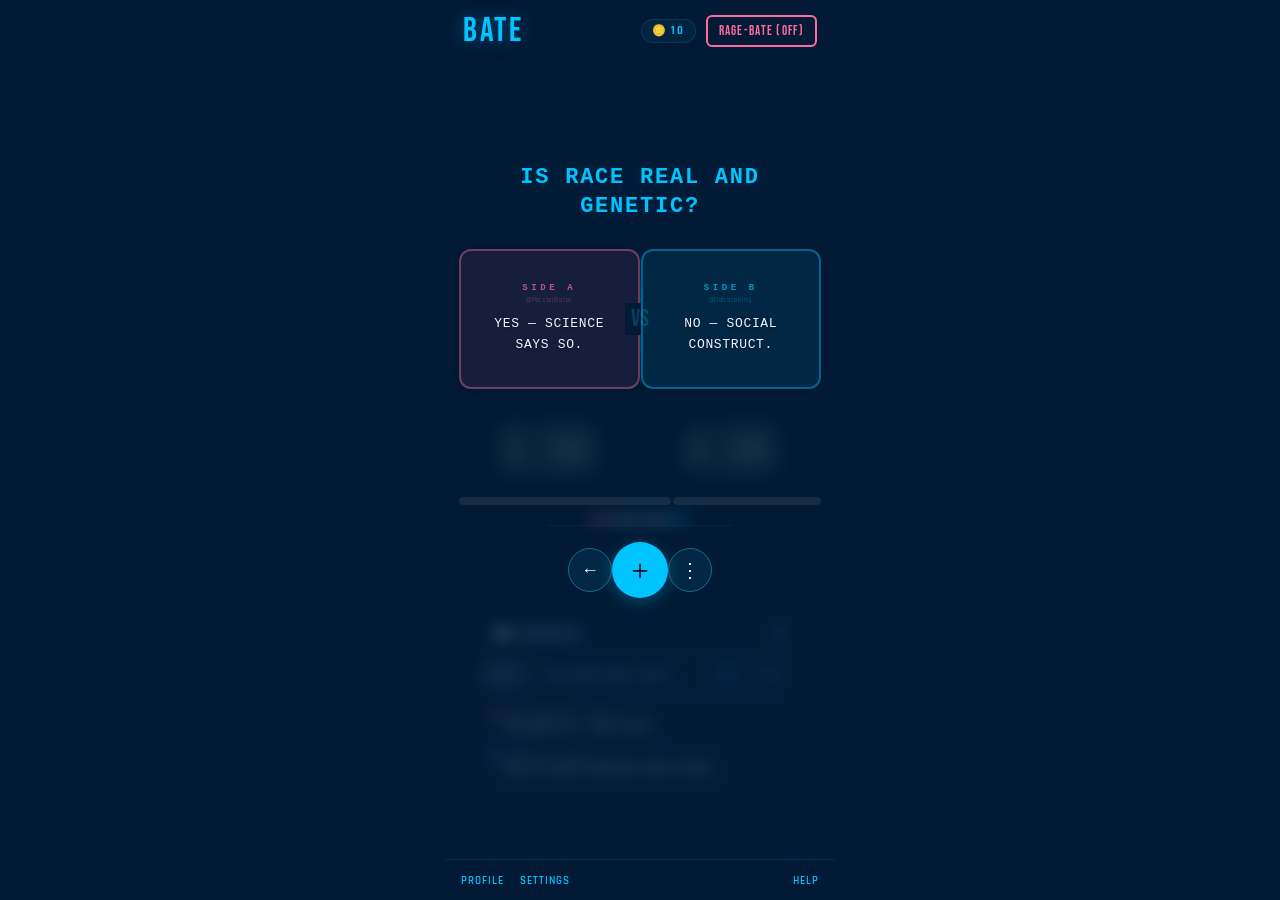
==== index.html @ 43b541c7 "Add files via upload v.1.0.0" ====
<!DOCTYPE html>
<html lang="en">
<head>
<meta charset="UTF-8">
<meta name="viewport" content="width=device-width, initial-scale=1.0, maximum-scale=1.0, user-scalable=no">
<title>BATE - Demo</title>

<!-- PWA Meta Tags -->
<meta name="description" content="BATE Demo - The rawest, most balanced debate platform">
<meta name="theme-color" content="#00C4FF">
<meta name="apple-mobile-web-app-capable" content="yes">
<meta name="apple-mobile-web-app-status-bar-style" content="black-translucent">
<meta name="apple-mobile-web-app-title" content="BATE">
<link rel="manifest" href="/manifest.json">

<!-- Apple Touch Icons -->
<link rel="apple-touch-icon" href="/icons/icon-152x152.png">
<link rel="apple-touch-icon" sizes="192x192" href="/icons/icon-192x192.png">
<link rel="apple-touch-icon" sizes="512x512" href="/icons/icon-512x512.png">

<link href="https://fonts.googleapis.com/css2?family=Bebas+Neue&family=Rajdhani:wght@400;600;700&display=swap" rel="stylesheet">
<style>
  /* 
    ACCESSIBILITY IMPROVEMENTS (WCAG 2.1 AA):
    - Off-white text (#E8F0FF) on dark navy (#021A35) = 12.5:1 contrast ratio ✓
    - Cyan (#00C4FF) on navy = 6.2:1 contrast ratio ✓
    - Red (#FF3366) adjusted for better distinction from green (colorblind friendly)
    - Muted text (#5A7A9A) on navy = 4.5:1 contrast ratio ✓
    - Diagonal stripe pattern on SIDE A bars for non-color differentiation
    - Border indicators (left/right) on voted sides for additional visual cues
    - Yellow (#FFD700) increased brightness for better visibility
  */

  :root {
    --navy:     #021A35;
    --navy2:    #041F3E;
    --navy3:    #062850;
    --navy4:    #0A3A5A; /* NEW */
    --cyan:     #00C4FF;
    --cyan2:    #33D4FF;
    --cyan-dim: #1A6A8A;
    --cyan-bright: #5CD4FF; /* NEW */
    --red:      #FF6B9D; /* UPDATED: Pink (colorblind friendly) */
    --yellow:   #FFE066; /* UPDATED */
    --white:    #F0F4FF; /* UPDATED */
    --muted:    #A0D8FF; /* UPDATED */
    --font-d:   'Bebas Neue', sans-serif;
    --font-b:   'Rajdhani', sans-serif;
    --safe-top: env(safe-area-inset-top, 44px);
    --safe-bot: env(safe-area-inset-bottom, 34px);
  }

  * { box-sizing: border-box; margin: 0; padding: 0; -webkit-tap-highlight-color: transparent; }

  html { background: #010D1A; }
  html, body { width: 100%; height: 100%; overflow: hidden; background: var(--navy); }

  body {
    font-family: var(--font-b);
    color: var(--white);
    display: flex;
    flex-direction: column;
    max-width: 390px;
    margin: 0 auto;
    position: relative;
  }

  /* ── RAGE MODE THEME OVERRIDE ── */
  body.rage-mode {
    --navy:     #1A0202;
    --navy2:    #250505;
    --navy3:    #300808;
    --cyan:     #FF2D55;
    --cyan2:    #FF4466;
    --cyan-dim: #8A1A2A;
    --blue:     #FF2D55;  /* Override blue to red */
    --yellow:   #FFD000;  /* Keep yellow for contrast */
  }
  body.rage-mode { background: var(--navy); }
  html:has(body.rage-mode) { background: #0D0101; }

  /* ═══ FORCE EVERYTHING TO RED ═══ */
  
  /* Topic text */
  body.rage-mode .topic { color: var(--red) !important; text-shadow: 0 0 20px rgba(255,45,85,0.2) !important; }
  
  /* Vertical divider line in rage mode */
  body.rage-mode .vs-wrap {
    background: linear-gradient(
      to bottom,
      transparent 0%,
      rgba(255,45,85,0.15) 10%,
      rgba(255,45,85,0.3) 50%,
      rgba(255,45,85,0.15) 90%,
      transparent 100%
    ) !important;
  }
  body.rage-mode .vs-text { color: rgba(255,45,85,0.25) !important; }
  
  /* BOTH Side A and Side B - ALL red */
  body.rage-mode .side-a .side-label,
  body.rage-mode .side-b .side-label { color: var(--red) !important; }
  
  body.rage-mode .side-a .side-text,
  body.rage-mode .side-b .side-text { color: rgba(255,45,85,0.75) !important; }
  
  body.rage-mode .side-a.voted-a .side-text,
  body.rage-mode .side-b.voted-b .side-text { color: #FF4466 !important; font-weight: 700 !important; }
  
  body.rage-mode .side-a.voted-a,
  body.rage-mode .side-b.voted-b {
    background: rgba(255,45,85,0.06) !important;
    box-shadow: inset 0 0 40px rgba(255,45,85,0.04) !important;
  }
  
  /* Vote counts - ALL red */
  body.rage-mode .vote-num { color: var(--red) !important; }
  body.rage-mode .vote-num.hl-a,
  body.rage-mode .vote-num.hl-b { color: #FF4466 !important; text-shadow: 0 0 20px rgba(255,68,102,0.5) !important; }
  
  /* Vote bar and percentages */
  body.rage-mode .vote-bar-fill { background: linear-gradient(90deg, #FF1A3D, #FF4466) !important; }
  body.rage-mode .vote-pcts .pa,
  body.rage-mode .vote-pcts .pb { color: var(--red) !important; }
  
  /* Swipe labels - ALL red */
  body.rage-mode .swipe-label.left,
  body.rage-mode .swipe-label.right { color: var(--red) !important; border-color: var(--red) !important; }
  body.rage-mode .swipe-label.right { color: #FF4466 !important; border-color: #FF4466 !important; }
  
  /* Card swipe states */
  body.rage-mode .card.swipe-left {
    border-color: var(--red) !important;
    box-shadow: 0 0 28px rgba(255,45,85,0.25), inset 0 0 60px rgba(2,26,53,0.8) !important;
  }
  body.rage-mode .card.swipe-right {
    border-color: #FF4466 !important;
    box-shadow: 0 0 28px rgba(255,68,102,0.28), inset 0 0 60px rgba(2,26,53,0.8) !important;
  }
  
  /* Swipe hints bar */
  body.rage-mode .swipe-hint-item.h-a .arr,
  body.rage-mode .swipe-hint-item.h-b .arr { color: var(--red) !important; }
  
  /* Share button on card */
  body.rage-mode .card-share-btn {
    background: rgba(255,45,85,0.07) !important;
    border: 1px solid rgba(255,45,85,0.18) !important;
    color: rgba(255,45,85,0.45) !important;
  }
  body.rage-mode .card-share-btn:hover,
  body.rage-mode .card-share-btn:active {
    background: rgba(255,45,85,0.15) !important;
    color: var(--red) !important;
    border-color: rgba(255,45,85,0.5) !important;
  }
  
  /* Comment side tags - ALL red */
  body.rage-mode .comment-side-tag.tag-a,
  body.rage-mode .comment-side-tag.tag-b,
  body.rage-mode .comment-side-tag.tag-x { 
    color: var(--red) !important; 
    background: rgba(255,45,85,0.12) !important; 
    border: 1px solid rgba(255,45,85,0.3) !important; 
  }
  
  body.rage-mode .side-a-tag,
  body.rage-mode .side-b-tag { 
    background: rgba(255,45,85,0.12) !important; 
    border: 1px solid rgba(255,45,85,0.3) !important; 
    color: var(--red) !important; 
  }
  
  /* Comment dots */
  body.rage-mode .dot-a,
  body.rage-mode .dot-b { background: var(--red) !important; box-shadow: 0 0 6px rgba(255,45,85,0.5) !important; }
  
  /* Create side picker buttons */
  body.rage-mode .side-pick-create.pick-a,
  body.rage-mode .side-pick-create.pick-b { 
    border-color: var(--red) !important; 
    color: var(--red) !important; 
    background: rgba(255,45,85,0.1) !important; 
  }
  
  body.rage-mode .side-pick-btn.pick-a,
  body.rage-mode .side-pick-btn.pick-b {
    border-color: var(--red) !important;
    color: var(--red) !important;
    background: rgba(255,45,85,0.08) !important;
  }
  
  body.rage-mode #create-arg-label { color: var(--red) !important; }
  
  /* Nav buttons */
  body.rage-mode .nav-btn:hover,
  body.rage-mode .nav-btn.active,
  body.rage-mode .nav-btn.nav-create,
  body.rage-mode .nav-btn.nav-next { color: var(--red) !important; }
  
  /* Logo and header elements */
  body.rage-mode .logo { color: var(--red) !important; text-shadow: 0 0 20px rgba(255,45,85,0.4) !important; }
  body.rage-mode .menu-btn span { background: var(--red) !important; }
  body.rage-mode .token-pill { 
    color: rgba(255,45,85,0.7) !important; 
    background: rgba(255,45,85,0.06) !important;
    border: 1px solid rgba(255,45,85,0.15) !important;
  }
  body.rage-mode .token-pill span { color: var(--red) !important; }
  
  /* Menu elements */
  body.rage-mode .menu-logo { color: var(--red) !important; text-shadow: 0 0 20px rgba(255,45,85,0.4) !important; }
  body.rage-mode .menu-close { border-color: rgba(255,45,85,0.3) !important; color: var(--red) !important; }
  body.rage-mode .menu-close:hover { background: var(--red) !important; }
  body.rage-mode .menu-tab.active { color: var(--red) !important; border-bottom-color: var(--red) !important; }
  body.rage-mode .menu-tab:hover { color: var(--red) !important; }
  body.rage-mode .menu-section-title { color: var(--red) !important; }
  
  /* All buttons and interactive elements */
  body.rage-mode .sheet-btn.primary { background: var(--red) !important; border-color: var(--red) !important; }
  body.rage-mode .sheet-btn.primary:hover { background: #FF1A3D !important; }
  body.rage-mode .comment-post-btn { color: rgba(255,45,85,0.7) !important; }
  body.rage-mode .comment-post-btn:hover { color: var(--red) !important; }

  /* ── HEADER ── */
  .header {
    display: flex;
    align-items: center;
    justify-content: space-between;
    padding: 14px 18px 8px;
    padding-top: max(14px, var(--safe-top));
    background: var(--navy);
    flex-shrink: 0;
    z-index: 10;
  }

  .header-left { display: flex; align-items: center; gap: 12px; }

  .menu-btn {
    background: none; border: none; cursor: pointer;
    display: flex; flex-direction: column; gap: 5px; padding: 4px;
  }
  .menu-btn span { display: block; width: 24px; height: 2px; background: var(--cyan); border-radius: 1px; }

  /* Menu buttons in modal sheets (options menu) */
  .modal-sheet .menu-btn {
    width: 100%;
    padding: 16px;
    background: rgba(0,196,255,0.05);
    border: 1px solid rgba(0,196,255,0.2);
    border-radius: 12px;
    color: var(--white);  /* WHITE TEXT - visible! */
    font-size: 14px;
    font-weight: 600;
    letter-spacing: 0.05em;
    cursor: pointer;
    transition: all 0.2s;
    font-family: var(--font-b);
    margin-bottom: 10px;
    display: flex;
    flex-direction: row;
    align-items: center;
    gap: 0;
  }

  .modal-sheet .menu-btn:hover {
    background: rgba(0,196,255,0.12);
    border-color: rgba(0,196,255,0.4);
    transform: translateX(4px);
  }

  .logo {
    font-family: var(--font-d);
    font-size: 34px;
    letter-spacing: 0.08em;
    color: var(--cyan);
    line-height: 1;
    text-shadow: 0 0 20px rgba(0,191,255,0.4);
  }

  .header-right { display: flex; align-items: center; gap: 10px; }

  .token-pill {
    font-size: 11px;
    font-weight: 700;
    letter-spacing: 0.15em;
    color: var(--cyan-dim);
    background: rgba(0,191,255,0.06);
    border: 1px solid rgba(0,191,255,0.15);
    border-radius: 20px;
    padding: 4px 10px;
  }
  .token-pill span { color: var(--cyan); }

  .rage-toggle {
    padding: 6px 11px;
    border: 2px solid var(--red);
    background: transparent;
    color: var(--red);
    font-family: var(--font-d);
    font-size: 13px;
    letter-spacing: 0.1em;
    cursor: pointer;
    border-radius: 6px;
    transition: all 0.2s;
    white-space: nowrap;
  }
  .rage-toggle.on {
    background: var(--red); color: var(--white);
    box-shadow: 0 0 16px rgba(255,45,85,0.5);
    animation: ragePulse 1.5s ease-in-out infinite;
  }
  @keyframes ragePulse {
    0%,100% { box-shadow: 0 0 16px rgba(255,45,85,0.5); }
    50%      { box-shadow: 0 0 30px rgba(255,45,85,0.8); }
  }

  /* ── SWIPE HINT BAR (visible at top, fades after use) ── */
  .swipe-bar {
    display: flex;
    justify-content: center;
    gap: 0;
    background: rgba(0,191,255,0.06);
    border-bottom: 1px solid rgba(0,191,255,0.1);
    flex-shrink: 0;
    transition: opacity 0.6s, max-height 0.6s;
    max-height: 36px;
    overflow: hidden;
  }
  .swipe-bar.hidden { opacity: 0; max-height: 0; pointer-events: none; }

  .swipe-hint-item {
    flex: 1;
    display: flex;
    align-items: center;
    justify-content: center;
    gap: 5px;
    padding: 7px 4px;
    font-size: 10px;
    font-weight: 700;
    letter-spacing: 0.2em;
    color: var(--muted);
    border-right: 1px solid rgba(0,191,255,0.08);
  }
  .swipe-hint-item:last-child { border-right: none; }
  .swipe-hint-item .arr { font-size: 13px; }
  .swipe-hint-item.h-a .arr { color: var(--red); }
  .swipe-hint-item.h-b .arr { color: var(--cyan); }
  .swipe-hint-item.h-n .arr { color: var(--yellow); }

  /* ── CARD AREA ── */
  .card-area {
    flex: 1;
    padding: 8px 14px 6px;
    display: flex;
    flex-direction: column;
    overflow: hidden;
    position: relative;
    min-height: 0;
  }

  /* ── DEBATE CARD ── */
  .card {
    flex: 1;
    border: none;
    border-radius: 0;
    background: transparent;
    display: flex;
    flex-direction: column;
    justify-content: center;
    align-items: center;
    padding: 20px 0;
    position: relative;
    overflow: visible;
    touch-action: none;
    transition: transform 0.08s;
    cursor: grab;
    min-height: 0;
  }
  .card:active { cursor: grabbing; }

  /* Remove grid texture */
  .card::before { display: none; }

  /* ── DRAG SWIPE LABELS ── */
  .swipe-label {
    position: absolute; top: 18px;
    font-family: var(--font-d); font-size: 28px; letter-spacing: 0.12em;
    opacity: 0; pointer-events: none; transition: opacity 0.1s;
    padding: 5px 12px; border: 3px solid; border-radius: 6px;
    display: none; /* Never show swipe labels */
  }
  .swipe-label.left  { left: 16px;  color: var(--red);   border-color: var(--red); }
  .swipe-label.right { right: 16px; color: var(--cyan2);  border-color: var(--cyan2); }
  .swipe-label.up    {
    top: auto; bottom: 18px; left: 50%; transform: translateX(-50%);
    color: var(--yellow); border-color: var(--yellow);
  }

  /* ── TOPIC ── */
  .topic {
    font-family: 'Courier New', monospace;
    font-size: clamp(18px, 4.5vw, 22px);
    letter-spacing: 0.08em;
    text-align: center;
    color: var(--cyan);
    line-height: 1.3;
    margin-bottom: 28px;
    font-weight: 700;
    text-shadow: 0 0 20px rgba(0,191,255,0.2);
    transition: all 0.5s ease;
  }

  /* Question reveal state */
  .card.revealing .topic {
    font-size: clamp(22px, 5.5vw, 28px);
    transform: translateY(20px);
  }

  .card.revealing .sides,
  .card.revealing .vote-counts,
  .card.revealing .vote-bar-track,
  .card.revealing .vote-pcts,
  .card.revealing .ai-chip,
  .card.revealing .card-controls,
  .card.revealing .spotlight-chip,
  .card.revealing .card-share-btn {
    opacity: 0;
    pointer-events: none;
  }

  /* ── SIDES ── */
  .sides {
    display: grid;
    grid-template-columns: 1fr 1px 1fr;
    align-items: stretch;
    width: 100%;
    margin-bottom: 32px;
    gap: 0;
    min-height: 140px;
    transition: opacity 0.5s ease-in-out;  /* Smooth fade in */
  }

  .side {
    display: flex;
    flex-direction: column;
    align-items: center;
    justify-content: center;
    gap: 10px;
    padding: 20px 16px;
    cursor: pointer;
    border-radius: 12px;
    border: 2px solid rgba(0,196,255,0.4);  /* STRONG visible border */
    transition: all 0.3s cubic-bezier(0.34,1.4,0.64,1);
    -webkit-user-select: none;
    position: relative;
    background: rgba(0,196,255,0.08);  /* VISIBLE background */
    box-shadow: 0 2px 8px rgba(0,0,0,0.2);  /* ADD shadow for depth */
  }
  .side:active { transform: scale(0.98); }
  
  .side:hover {
    background: rgba(0,196,255,0.15);  /* BRIGHTER on hover */
    border-color: rgba(0,196,255,0.6);  /* BRIGHTER border */
    transform: translateY(-2px);
    box-shadow: 0 4px 12px rgba(0,196,255,0.3);  /* GLOW on hover */
  }

  /* SIDE A - Solid Pink/Red background */
  .side-a {
    background: rgba(255, 107, 157, 0.08);  /* Solid pink background */
    border-color: rgba(255, 107, 157, 0.4);
  }

  .side-a:hover {
    background: rgba(255, 107, 157, 0.15);
    border-color: rgba(255, 107, 157, 0.6);
  }

  /* SIDE B - Solid Blue/Cyan background */
  .side-b {
    background: rgba(0, 196, 255, 0.08);  /* Solid cyan background */
    border-color: rgba(0, 196, 255, 0.4);
  }

  .side-b:hover {
    background: rgba(0, 196, 255, 0.15);
    border-color: rgba(0, 196, 255, 0.6);
  }

  /* VOTED GLOW */
  .side.voted-a {
    background: rgba(255,107,157,0.06);
    box-shadow: inset 0 0 40px rgba(255,107,157,0.04);
    border-left: 4px solid var(--red);
  }
  .side.voted-b {
    background: rgba(0,223,255,0.05);
    box-shadow: inset 0 0 40px rgba(0,223,255,0.03);
    border-right: 4px solid var(--cyan);
  }

  .side-label {
    font-size: 9px; 
    letter-spacing: 0.4em; 
    font-weight: 700; 
    opacity: 0.7;  /* FIXED: Increased from 0.4 to 0.7 */
    font-family: 'Courier New', monospace;
    display: flex;
    flex-direction: column;
    gap: 2px;
    align-items: center;
  }
  
  .side-username {
    font-size: 7px;
    letter-spacing: 0.08em;
    opacity: 0.6;  /* FIXED: Increased from 0.5 to 0.6 */
    font-weight: 400;
    font-family: var(--font-b);
  }
  
  .side-a .side-label { color: var(--red); }
  .side-b .side-label { color: var(--cyan); }

  .side-text {
    font-family: 'Courier New', monospace;
    font-size: clamp(11px, 2.9vw, 13px);
    font-weight: 500; 
    letter-spacing: 0.05em;
    text-align: center; 
    line-height: 1.6;
    color: var(--white);  /* Full visibility */
    text-transform: none;
    text-shadow: 0 1px 3px rgba(0,0,0,0.3);  /* Subtle shadow for depth */
  }
  
  /* When voted, highlight the side you picked */
  .side.voted-a .side-text,
  .side.voted-b .side-text { 
    color: var(--white);
    font-weight: 700; 
  }
  
  /* Winner/loser colors applied dynamically via JS */
  .side.winner .side-text { 
    color: var(--cyan) !important; 
    font-weight: 700;
  }
  .side.loser .side-text { 
    color: var(--red) !important; 
    font-weight: 700;
  }
  
  /* Rage mode: reverse the colors */
  body.rage-mode .side.winner .side-text { 
    color: var(--red) !important; 
    font-weight: 700;
  }
  body.rage-mode .side.loser .side-text { 
    color: var(--cyan) !important; 
    font-weight: 700;
  }

  /* ── VS DIVIDER (VERTICAL LINE) ── */
  .vs-wrap {
    display: flex; 
    flex-direction: column;
    align-items: center; 
    justify-content: center;
    gap: 0; 
    padding: 0;
    background: linear-gradient(
      to bottom,
      transparent 0%,
      rgba(0,191,255,0.15) 10%,
      rgba(0,191,255,0.3) 50%,
      rgba(0,191,255,0.15) 90%,
      transparent 100%
    );
    width: 1px;
    position: relative;
  }
  
  .vs-text {
    position: absolute;
    top: 50%;
    left: 50%;
    transform: translate(-50%, -50%);
    font-family: var(--font-d); 
    font-size: 24px;
    color: rgba(0,191,255,0.25); 
    letter-spacing: 0; 
    line-height: 1;
    background: var(--navy);
    padding: 4px 6px;
    transition: all 0.3s;
  }
  
  /* small icon between VS — changes on vote */
  .vs-icon {
    display: none;
  }

  /* ── VOTE COUNTS ── */
  .vote-counts {
    display: grid; grid-template-columns: 1fr 1fr;
    width: 100%; margin-bottom: 14px;
  }
  .vote-num {
    text-align: center;
    font-family: var(--font-d);
    font-size: clamp(44px, 12vw, 62px);
    letter-spacing: 0.02em;
    color: rgba(255,255,255,0.15);
    line-height: 1;
    transition: all 0.35s;
    filter: blur(12px); /* Heavy blur before voting - completely unreadable */
  }
  
  /* Show numbers after voting */
  .card.voted .vote-num {
    filter: blur(0); /* Unblur after voting */
  }
  
  /* Color vote counts to match percentages */
  .card.voted #num-a { 
    color: var(--red);  /* Pink/red for Side A */
    text-shadow: 0 0 20px rgba(255,107,157,0.5); 
  }
  .card.voted #num-b { 
    color: var(--cyan);  /* Cyan for Side B */
    text-shadow: 0 0 20px rgba(0,223,255,0.5); 
  }
  
  .card.voted .vote-num.hl-a { color: var(--red);   text-shadow: 0 0 20px rgba(255,45,85,0.5); }
  .card.voted .vote-num.hl-b { color: var(--cyan2); text-shadow: 0 0 20px rgba(0,223,255,0.5); }

  /* ── VOTE BAR ── */
  .vote-bar-track { 
    width: 100%; 
    display: flex;
    gap: 2px;
    margin-bottom: 8px;
    height: 8px;
  }
  
  .vote-bar-side {
    height: 100%;
    border-radius: 4px;
    position: relative;
    transition: width 0.6s cubic-bezier(0.34,1.56,0.64,1), background 0.3s;
    display: flex;
    align-items: center;
    justify-content: center;
    min-width: 30px; /* Ensure text is always readable */
  }
  
  /* Gray bars BEFORE voting */
  .vote-bar-side.bar-a,
  .vote-bar-side.bar-b {
    background: rgba(255,255,255,0.08);
    box-shadow: none;
  }
  
  /* Colored bars AFTER voting - with patterns for colorblind accessibility */
  .card.voted .vote-bar-side.bar-a {
    background: linear-gradient(135deg, var(--red) 25%, rgba(255,51,102,0.8) 25%, rgba(255,51,102,0.8) 50%, var(--red) 50%, var(--red) 75%, rgba(255,51,102,0.8) 75%);
    background-size: 8px 8px; /* Diagonal stripe pattern */
    box-shadow: 0 0 10px rgba(255,45,85,0.3);
  }
  
  .card.voted .vote-bar-side.bar-b {
    background: var(--cyan); /* Solid for contrast with striped bar-a */
    box-shadow: 0 0 10px rgba(0,191,255,0.3);
  }
  
  .bar-pct {
    font-size: 9px;
    font-weight: 700;
    letter-spacing: 0.1em;
    color: rgba(255,255,255,0.5);
    text-shadow: 0 1px 2px rgba(0,0,0,0.5);
    transition: color 0.3s, opacity 0.3s;
    opacity: 0; /* Hidden before voting */
  }
  
  /* Show percentages clearly after voting */
  .card.voted .bar-pct {
    color: rgba(255,255,255,0.9);
    opacity: 1; /* Show after voting */
  }
  
  .vote-bar-fill { display: none; } /* Hide old single bar */
  .vote-pcts { 
    display: flex; 
    justify-content: space-between; 
    font-size: 10px; 
    font-weight: 600; 
    letter-spacing: 0.15em; 
    color: var(--muted); 
    filter: blur(8px); /* Heavy blur */
    transition: filter 0.3s;
  }
  
  .card.voted .vote-pcts {
    filter: blur(0);
  }
  .vote-pcts .pa { color: var(--red); }
  .vote-pcts .pb { color: var(--cyan); }

  /* ── CARD SHARE ICON ── */
  /* Spotlight button - bottom LEFT (parallel with share on right) */
  /* Card controls row - between votes and comments */
  .card-controls-row {
    display: flex;
    align-items: center;
    padding: 12px 14px;
    border-top: 1px solid rgba(0,191,255,0.08);
    gap: 0; /* No gap, we'll use margins */
  }

  /* Spotlight button - left side */
  .card-spotlight-btn {
    background: rgba(255,208,0,0.07);
    border: 1px solid rgba(255,208,0,0.18);
    border-radius: 8px;
    width: 34px;
    height: 34px;
    display: flex;
    align-items: center;
    justify-content: center;
    font-size: 16px;
    color: rgba(255,208,0,0.6);
    cursor: pointer;
    transition: all 0.25s ease;
    opacity: 0.7;
    flex-shrink: 0;
  }

  .card-spotlight-btn:hover {
    background: rgba(255,208,0,0.1);
    border-color: rgba(255,208,0,0.35);
    opacity: 1;
    transform: translateY(-1px);
    color: var(--yellow);
  }

  .card-spotlight-btn.hidden {
    visibility: hidden;
  }

  /* Create button - centered with auto margins */
  .card-create-btn {
    background: rgba(0,191,255,0.1);
    border: 1px solid rgba(0,191,255,0.25);
    border-radius: 50%;
    width: 40px;
    height: 40px;
    display: flex;
    align-items: center;
    justify-content: center;
    font-size: 20px;
    color: var(--cyan);
    cursor: pointer;
    transition: all 0.2s;
    line-height: 1;
    font-weight: 300;
    flex-shrink: 0;
    margin: 0 auto; /* Center it between spotlight and share */
  }
  
  .card-create-btn:hover {
    background: rgba(0,191,255,0.2);
    border-color: var(--cyan);
    transform: scale(1.1);
  }

  .card-create-btn:active {
    transform: scale(0.95);
  }

  /* Share button - right side */
  .card-share-btn {
    background: rgba(0,191,255,0.07);
    border: 1px solid rgba(0,191,255,0.18);
    border-radius: 8px;
    width: 34px;
    height: 34px;
    display: flex;
    align-items: center;
    justify-content: center;
    font-size: 16px;
    color: rgba(0,191,255,0.6);
    cursor: pointer;
    transition: all 0.25s ease;
    opacity: 0.7;
    flex-shrink: 0;
  }

  .card-share-btn:hover {
    background: rgba(0,191,255,0.12);
    border-color: rgba(0,191,255,0.35);
    opacity: 1;
    transform: translateY(-1px);
    color: var(--cyan);
  }
    border: 1px solid rgba(0,191,255,0.25);
    border-radius: 50%;
    width: 40px;
    height: 40px;
    display: flex;
    align-items: center;
    justify-content: center;
    font-size: 20px;
    color: var(--cyan);
    cursor: pointer;
    transition: all 0.2s;
    line-height: 1;
    font-weight: 300;
  }
  
  .card-create-btn:hover {
    background: rgba(0,191,255,0.2);
    border-color: var(--cyan);
    transform: scale(1.1);
  }

  .card-create-btn:active {
    transform: scale(0.95);
  }

  /* ── CARD CONTROLS (Spotlight + AI) ── */
  .card-controls {
    position: absolute;
    bottom: 14px;
    left: 50%;
    transform: translateX(-50%);
    display: flex;
    align-items: center;
    gap: 8px;
  }

  .spotlight-chip {
    padding: 4px 8px;
    background: transparent;
    border: none;
    border-radius: 0;
    font-size: 18px;
    cursor: pointer;
    transition: all 0.2s;
    opacity: 0.4;
    line-height: 1;
    position: relative;
  }

  .spotlight-chip::after {
    content: 'SPOTLIGHT THIS BATE - 10 TOKENS';
    position: absolute;
    bottom: 100%;
    left: 50%;
    transform: translateX(-50%);
    background: rgba(0,0,0,0.9);
    color: var(--yellow);
    padding: 6px 10px;
    border-radius: 6px;
    font-size: 9px;
    font-weight: 700;
    letter-spacing: 0.1em;
    white-space: nowrap;
    opacity: 0;
    pointer-events: none;
    transition: opacity 0.2s;
    margin-bottom: 8px;
    font-family: var(--font-d);
  }

  .spotlight-chip:hover::after {
    opacity: 1;
  }

  .spotlight-chip:hover {
    opacity: 1;
    transform: scale(1.15);
  }

  .spotlight-chip.hidden {
    display: none;
  }

  /* ── AI CHIP ── */
  .ai-chip {
    background: rgba(0,191,255,0.07); border: 1px solid rgba(0,191,255,0.18);
    border-radius: 20px; padding: 4px 14px;
    font-size: 9px; font-weight: 700; letter-spacing: 0.2em;
    color: rgba(0,191,255,0.45); white-space: nowrap; cursor: pointer;
    transition: all 0.2s;
  }
  .ai-chip:hover, .ai-chip:active { background: rgba(0,191,255,0.14); color: var(--cyan); border-color: rgba(0,191,255,0.45); }

  /* ══════════════════════════════════════════════════
     NEW LAYOUT: BACK - CREATE - OPTIONS
     ══════════════════════════════════════════════════ */
  
  /* Override card-controls-row for new layout */
  .card-controls-row {
    display: flex !important;
    align-items: center;
    justify-content: space-between;
    padding: 16px 20px;
    border-top: 1px solid rgba(0,191,255,0.08);
    gap: 0;
  }

  /* BACK button - left */
  .card-back-btn {
    width: 44px;
    height: 44px;
    background: rgba(0, 196, 255, 0.08);
    border: 1px solid var(--cyan-dim);
    border-radius: 50%;
    color: var(--white);
    font-size: 18px;
    cursor: pointer;
    transition: all 0.2s;
    display: flex;
    align-items: center;
    justify-content: center;
  }

  .card-back-btn:hover {
    background: rgba(0, 196, 255, 0.15);
    border-color: var(--cyan);
    transform: scale(1.05);
  }

  .card-back-btn:active {
    transform: scale(0.95);
  }

  /* CREATE button - center (bigger) */
  .card-create-btn {
    width: 56px !important;
    height: 56px !important;
    background: var(--cyan) !important;
    color: var(--navy) !important;
    font-size: 28px !important;
    font-weight: 300;
    border: none !important;
    border-radius: 50% !important;
    cursor: pointer;
    transition: all 0.25s cubic-bezier(0.34,1.56,0.64,1);
    box-shadow: 0 4px 16px rgba(0,196,255,0.3);
    display: flex;
    align-items: center;
    justify-content: center;
    line-height: 1;
    margin: 0 !important;
  }

  .card-create-btn:hover {
    background: var(--cyan2) !important;
    transform: scale(1.1) rotate(90deg) !important;
    box-shadow: 0 6px 20px rgba(0,196,255,0.4);
  }

  .card-create-btn:active {
    transform: scale(1.05) rotate(90deg) !important;
  }

  /* OPTIONS button - right */
  .card-options-btn {
    width: 44px;
    height: 44px;
    background: rgba(0, 196, 255, 0.08);
    border: 1px solid var(--cyan-dim);
    border-radius: 50%;
    color: var(--white);
    font-size: 20px;
    cursor: pointer;
    transition: all 0.2s;
    display: flex;
    align-items: center;
    justify-content: center;
  }

  .card-options-btn:hover {
    background: rgba(0, 196, 255, 0.15);
    border-color: var(--cyan);
    transform: scale(1.05);
  }

  .card-options-btn:active {
    transform: scale(0.95);
  }

  /* ══════════════════════════════════════════════════
     BOTTOM NAVIGATION
     ══════════════════════════════════════════════════ */
  
  .bottom-nav {
    position: fixed;
    bottom: 0;
    left: 0;
    right: 0;
    max-width: 390px;
    margin: 0 auto;
    background: rgba(2,26,53,0.95);
    backdrop-filter: blur(10px);
    border-top: 1px solid rgba(0, 196, 255, 0.15);
    padding: 10px 16px calc(10px + var(--safe-bot));
    display: flex;
    justify-content: space-between;
    align-items: center;
    z-index: 100;
  }

  .bottom-nav-left {
    display: flex;
    gap: 16px;
  }

  .bottom-nav-btn {
    background: none;
    border: none;
    color: var(--cyan);
    cursor: pointer;
    transition: all 0.2s;
    font-size: 11px;
    letter-spacing: 1px;
    font-weight: 600;
    font-family: var(--font-b);
    padding: 4px 0;
  }

  body.rage-mode .bottom-nav-btn {
    color: var(--red);
  }

  .bottom-nav-btn:hover {
    color: var(--white);
    transform: translateY(-1px);
  }

  /* Help button - just text on right */
  .help-btn {
    background: none;
    border: none;
    color: var(--cyan);
    font-size: 11px;
    letter-spacing: 1px;
    font-weight: 600;
    cursor: pointer;
    font-family: var(--font-b);
    transition: all 0.2s;
    padding: 4px 0;
  }

  body.rage-mode .help-btn {
    color: var(--red);
  }

  .help-btn:hover {
    color: var(--white);
    transform: translateY(-1px);
  }

  .help-btn.hidden { display: none; }

  /* ══════════════════════════════════════════════════
     OPTIONS MENU MODAL
     ══════════════════════════════════════════════════ */
  
  .options-menu-item {
    display: flex;
    align-items: center;
    padding: 16px;
    background: var(--navy3);
    border-radius: 12px;
    margin-bottom: 10px;
    cursor: pointer;
    transition: all 0.2s;
    border: 1px solid transparent;
  }

  .options-menu-item:hover {
    background: var(--navy4);
    border-color: var(--cyan-dim);
  }

  /* ── COLLAPSIBLE COMMENTS ── */
  .comment-area-header {
    display: flex;
    align-items: center;
    justify-content: space-between;
    padding: 12px 16px;
    cursor: pointer;
    user-select: none;
    border-bottom: 1px solid rgba(255,255,255,0.05);
    background: var(--navy2);
  }

  .comment-area-title {
    font-size: 11px;
    letter-spacing: 2px;
    font-weight: 700;
    color: var(--muted);
  }

  .comment-toggle-arrow {
    font-size: 12px;
    transition: transform 0.3s;
    color: var(--muted);
  }

  .comment-area-body {
    display: flex;
    flex-direction: column;
    max-height: 600px;
    overflow: hidden;
    transition: max-height 0.3s cubic-bezier(0.4, 0, 0.2, 1);
  }

  .comment-area-body.collapsed {
    max-height: 0 !important;
  }

  /* ── COMMENT AREA ── */
  .comment-area {
    flex: 1; /* Grow to fill remaining space */
    border-top: 1px solid rgba(0,191,255,0.12);
    background: var(--navy2);
    display: flex;
    flex-direction: column;
    filter: blur(8px);
    opacity: 0.4;
    transition: filter 0.3s, opacity 0.3s;
    pointer-events: none;
    overflow-y: auto; /* Allow scrolling */
  }
  
  /* Unblur after vote is cast and confirmed - FORCE IT */
  .voted .comment-area,
  .card.voted .comment-area,
  .vote-confirmed .comment-area,
  .card.vote-confirmed .comment-area {
    filter: blur(0) !important;
    opacity: 1 !important;
    pointer-events: auto !important;
  }

  /* inline input bar */
  .comment-input-bar {
    display: flex;
    align-items: center;
    gap: 0;
    border-bottom: 1px solid rgba(0,191,255,0.1);
    flex-shrink: 0;
  }

  .comment-inline-input {
    flex: 1;
    background: transparent;
    border: none;
    outline: none;
    color: var(--white);
    font-family: var(--font-b);
    font-size: 13px;
    font-weight: 600;
    letter-spacing: 0.05em;
    padding: 10px 14px;
    min-width: 0;
  }
  .comment-inline-input::placeholder { color: var(--muted); font-weight: 400; }

  .comment-anon-toggle {
    width: 32px; height: 32px;
    background: rgba(0,191,255,0.05);
    border: 1px solid rgba(0,191,255,0.15);
    border-radius: 6px;
    color: rgba(255,255,255,0.4);
    font-size: 16px;
    cursor: pointer;
    transition: all 0.2s;
    display: flex; align-items: center; justify-content: center;
    flex-shrink: 0;
  }
  .comment-anon-toggle:hover {
    background: rgba(0,191,255,0.1);
    border-color: rgba(0,191,255,0.3);
  }
  .comment-anon-toggle.active {
    background: rgba(255,208,0,0.1);
    border-color: rgba(255,208,0,0.4);
    color: var(--yellow);
  }

  .comment-side-tag {
    padding: 4px 10px;
    font-size: 9px; font-weight: 700; letter-spacing: 0.2em;
    border-radius: 20px; cursor: pointer; transition: all 0.15s;
    flex-shrink: 0;
  }
  .tag-a { color: var(--red);   background: rgba(255,45,85,0.12); border: 1px solid rgba(255,45,85,0.3); }
  .tag-b { color: var(--cyan);  background: rgba(0,191,255,0.08); border: 1px solid rgba(0,191,255,0.25); }
  .tag-x { color: var(--muted); background: transparent;          border: 1px solid var(--muted); }

  .comment-post-btn {
    padding: 10px 14px;
    background: none; border: none; border-left: 1px solid rgba(0,191,255,0.1);
    color: var(--cyan-dim); font-family: var(--font-d); font-size: 15px;
    letter-spacing: 0.1em; cursor: pointer; transition: color 0.15s; flex-shrink: 0;
  }
  .comment-post-btn:hover { color: var(--cyan); }

  /* scrollable comment list — newest first */
  .comment-list {
    flex: 1;
    overflow-y: auto;
    padding: 6px 0;
    display: flex;
    flex-direction: column;
  }
  .comment-list::-webkit-scrollbar { width: 2px; }
  .comment-list::-webkit-scrollbar-thumb { background: var(--muted); }

  .comment-row {
    display: flex;
    align-items: flex-start;
    gap: 8px;
    padding: 6px 12px;
    border-bottom: 1px solid rgba(0,191,255,0.05);
    animation: fadeIn 0.25s ease;
  }
  @keyframes fadeIn { from { opacity: 0; transform: translateY(-4px); } to { opacity: 1; transform: translateY(0); } }

  .c-side-dot {
    width: 6px; height: 6px; border-radius: 50%; margin-top: 5px; flex-shrink: 0;
  }
  .dot-a { background: var(--red); box-shadow: 0 0 6px rgba(255,45,85,0.5); }
  .dot-b { background: var(--cyan); box-shadow: 0 0 6px rgba(0,191,255,0.5); }
  .dot-ai { background: var(--yellow); box-shadow: 0 0 6px rgba(255,208,0,0.5); }

  .c-body { flex: 1; min-width: 0; }
  .c-user { font-size: 9px; letter-spacing: 0.15em; color: var(--muted); margin-bottom: 2px; }
  .c-text { font-size: 11px; font-weight: 600; line-height: 1.45; color: rgba(240,244,255,0.75); }

  /* ── NEWSBAR FEED ── */
  .newsbar {
    position: fixed;
    top: 60px; /* Below header */
    left: 0;
    right: 0;
    height: 28px;
    background: linear-gradient(90deg, #0a0a0a, #1a1a1a);
    border-bottom: 1px solid rgba(0,191,255,0.2);
    display: flex;
    overflow: hidden;
    z-index: 900;
  }

  .newsbar-label {
    background: var(--cyan);
    color: var(--navy);
    padding: 0 14px;
    display: flex;
    align-items: center;
    font-family: var(--font-d);
    font-size: 10px;
    font-weight: 700;
    letter-spacing: 0.12em;
    flex-shrink: 0;
  }

  .newsbar-content {
    display: flex;
    align-items: center;
    padding: 0 16px;
    white-space: nowrap;
    animation: newsScroll 45s linear infinite;
  }

  @keyframes newsScroll {
    0% { transform: translateX(0); }
    100% { transform: translateX(-50%); }
  }

  .news-item {
    font-size: 11px;
    color: rgba(240,244,255,0.85);
    font-weight: 500;
    padding: 0 16px;
  }

  .news-separator {
    color: var(--cyan);
    font-size: 12px;
    font-weight: 700;
  }

  /* Adjust card area to account for newsbar */
  .card-area {
    padding-top: 88px; /* 60px header + 28px newsbar */
  }

  /* ── ANALYTICS ICON ON CARD ── */
  .card-analytics-icon {
    position: absolute;
    top: 14px;
    right: 14px;
    width: 34px;
    height: 34px;
    background: rgba(0,191,255,0.04);
    border: 1px solid rgba(0,191,255,0.12);
    border-radius: 8px;
    display: flex;
    align-items: center;
    justify-content: center;
    cursor: pointer;
    transition: all 0.25s ease;
    opacity: 0.4;
    z-index: 10;
    color: rgba(0,191,255,0.6);
  }

  .card-analytics-icon svg {
    transition: all 0.25s ease;
  }

  .card-analytics-icon:hover {
    background: rgba(0,191,255,0.1);
    border-color: rgba(0,191,255,0.35);
    opacity: 1;
    transform: translateY(-1px);
    color: var(--cyan);
  }

  .card-analytics-icon:active {
    transform: translateY(0);
  }

  .card-analytics-icon.hidden {
    display: none;
  }

  /* Hide during reveal */
  .card.revealing .card-analytics-icon {
    opacity: 0;
    pointer-events: none;
  }

  /* ── REVOTE ICON ON CARD ── */
  .card-revote-icon {
    position: absolute;
    top: 14px; /* Same as analytics - parallel */
    left: 14px; /* LEFT side */
    width: 34px;
    height: 34px;
    background: rgba(255,208,0,0.04);
    border: 1px solid rgba(255,208,0,0.12);
    border-radius: 8px;
    display: flex;
    align-items: center;
    justify-content: center;
    cursor: pointer;
    transition: all 0.25s ease;
    opacity: 0.4;
    z-index: 10;
    color: rgba(255,208,0,0.6);
  }

  .card-revote-icon svg {
    transition: all 0.25s ease;
  }

  .card-revote-icon:hover {
    background: rgba(255,208,0,0.1);
    border-color: rgba(255,208,0,0.35);
    opacity: 1;
    transform: translateY(-1px);
    color: var(--yellow);
  }

  .card-revote-icon:active {
    transform: translateY(0);
  }

  .card-revote-icon.hidden {
    display: none;
  }

  /* Hide during reveal */
  .card.revealing .card-revote-icon {
    opacity: 0;
    pointer-events: none;
  }

  /* ── VOTE CONFIRMATION MODAL ── */
  .confirm-box {
    background: linear-gradient(135deg, #1a1a2e, #0f0f1e);
    border: 2px solid var(--cyan);
    border-radius: 16px;
    padding: 28px;
    max-width: 380px;
    width: 100%;
    box-shadow: 0 8px 32px rgba(0,191,255,0.3);
    animation: confirmAppear 0.3s ease-out;
    user-select: none;
  }

  @keyframes confirmAppear {
    from {
      transform: scale(0.9);
      opacity: 0;
    }
    to {
      transform: scale(1);
      opacity: 1;
    }
  }

  .confirm-icon {
    font-size: 48px;
    text-align: center;
    margin-bottom: 14px;
  }

  .confirm-title {
    font-family: var(--font-d);
    font-size: 16px;
    font-weight: 700;
    letter-spacing: 0.1em;
    color: var(--cyan);
    text-align: center;
    margin-bottom: 12px;
  }

  .confirm-question {
    font-family: 'Courier New', monospace;
    font-size: 13px;
    font-weight: 700;
    color: rgba(240,244,255,0.85);
    text-align: center;
    margin-bottom: 10px;
    letter-spacing: 0.02em;
  }

  .confirm-side {
    font-size: 12px;
    color: rgba(240,244,255,0.7);
    text-align: center;
    margin-bottom: 18px;
  }

  .confirm-text {
    font-size: 13px;
    line-height: 1.6;
    color: rgba(240,244,255,0.8);
    text-align: center;
    margin-bottom: 18px;
  }

  .confirm-text strong {
    color: var(--cyan);
    font-weight: 700;
  }

  .confirm-arrows {
    display: flex;
    justify-content: space-between;
    gap: 12px;
  }

  .arrow-hint {
    flex: 1;
    padding: 10px;
    border-radius: 8px;
    font-family: var(--font-d);
    font-size: 11px;
    font-weight: 700;
    letter-spacing: 0.1em;
    text-align: center;
    transition: all 0.2s;
    cursor: pointer;
    border: none;
    background: none;
  }

  .arrow-hint.left {
    background: rgba(255,45,85,0.1);
    border: 1px solid rgba(255,45,85,0.3);
    color: var(--red);
  }

  .arrow-hint.left:hover {
    background: rgba(255,45,85,0.2);
    border-color: rgba(255,45,85,0.5);
    transform: translateX(-3px);
  }

  .arrow-hint.left:active {
    transform: translateX(-1px);
  }

  .arrow-hint.right {
    background: rgba(0,255,100,0.1);
    border: 1px solid rgba(0,255,100,0.3);
    color: #0F0;
  }

  .arrow-hint.right:hover {
    background: rgba(0,255,100,0.2);
    border-color: rgba(0,255,100,0.5);
    transform: translateX(3px);
  }

  .arrow-hint.right:active {
    transform: translateX(1px);
  }

  .confirm-disable {
    margin-top: 16px;
    padding-top: 16px;
    border-top: 1px solid rgba(255,255,255,0.1);
    text-align: center;
  }

  .confirm-disable a {
    font-size: 10px;
    color: var(--muted);
    text-decoration: none;
    transition: color 0.2s;
  }

  .confirm-disable a:hover {
    color: var(--cyan);
    text-decoration: underline;
  }

  /* ── WARNING MODAL ── */
  .modal-overlay {
    position: fixed;
    top: 0;
    left: 0;
    right: 0;
    bottom: 0;
    background: rgba(0,0,0,0.88);
    display: none;
    align-items: center;
    justify-content: center;
    z-index: 9999;
    padding: 20px;
  }

  .modal-overlay.show {
    display: flex;
  }

  .warning-box {
    background: linear-gradient(135deg, #1a1a2e, #0f0f1e);
    border: 2px solid var(--yellow);
    border-radius: 16px;
    padding: 28px;
    max-width: 380px;
    width: 100%;
    box-shadow: 0 8px 32px rgba(255,208,0,0.3);
    animation: warningAppear 0.3s ease-out;
  }

  @keyframes warningAppear {
    from {
      transform: scale(0.9);
      opacity: 0;
    }
    to {
      transform: scale(1);
      opacity: 1;
    }
  }

  .warning-icon {
    font-size: 42px;
    text-align: center;
    margin-bottom: 14px;
  }

  .warning-title {
    font-family: var(--font-d);
    font-size: 15px;
    font-weight: 700;
    letter-spacing: 0.08em;
    color: var(--yellow);
    text-align: center;
    margin-bottom: 14px;
  }

  .warning-text {
    font-size: 12px;
    line-height: 1.6;
    color: rgba(240,244,255,0.8);
    text-align: center;
    margin-bottom: 22px;
  }

  .warning-text strong {
    color: var(--yellow);
    font-weight: 700;
  }

  .warning-buttons {
    display: flex;
    gap: 10px;
  }

  .warning-cancel,
  .warning-proceed {
    flex: 1;
    padding: 11px;
    border-radius: 8px;
    font-family: var(--font-d);
    font-size: 11px;
    font-weight: 700;
    letter-spacing: 0.1em;
    cursor: pointer;
    transition: all 0.2s;
    border: none;
  }

  .warning-cancel {
    background: rgba(255,255,255,0.08);
    color: rgba(240,244,255,0.7);
    border: 1px solid rgba(255,255,255,0.15);
  }

  .warning-cancel:hover {
    background: rgba(255,255,255,0.12);
  }

  .warning-proceed {
    background: var(--yellow);
    color: var(--navy);
  }

  .warning-proceed:hover {
    background: #FFE066;
    transform: translateY(-2px);
  }
  
  /* Revote modal specific */
  .revote-box {
    border-color: var(--yellow);
  }
  
  .revote-proceed {
    background: var(--yellow);
  }
  
  .revote-proceed:hover {
    background: #FFE066;
  }

  /* ── ANALYTICS MODAL ── */
  .modal-bg {
    position: fixed;
    top: 0;
    left: 0;
    right: 0;
    bottom: 0;
    background: rgba(0,0,0,0.7);
    display: none;
    align-items: flex-end;
    justify-content: center;
    z-index: 9998;
  }

  .modal-bg.show {
    display: flex;
  }

  .analytics-question {
    margin-bottom: 18px;
  }

  .analytics-label {
    font-size: 9px;
    font-weight: 700;
    letter-spacing: 0.12em;
    color: var(--cyan);
    margin-bottom: 6px;
  }

  .analytics-topic {
    font-family: 'Courier New', monospace;
    font-size: 15px;
    font-weight: 700;
    color: rgba(240,244,255,0.95);
    letter-spacing: 0.02em;
  }

  .analytics-breakdown {
    margin-bottom: 18px;
  }

  .breakdown-side {
    margin-bottom: 10px;
  }

  .breakdown-label {
    font-size: 10px;
    color: var(--muted);
    margin-bottom: 4px;
    font-weight: 600;
  }

  .breakdown-a .breakdown-label {
    color: rgba(255,45,85,0.7);
  }

  .breakdown-b .breakdown-label {
    color: rgba(0,191,255,0.7);
  }

  .breakdown-percent {
    font-size: 22px;
    font-weight: 700;
    font-family: var(--font-d);
    margin-bottom: 4px;
  }

  .breakdown-a .breakdown-percent {
    color: var(--red);
  }

  .breakdown-b .breakdown-percent {
    color: var(--cyan);
  }

  .breakdown-bar {
    height: 8px;
    border-radius: 4px;
    transition: width 0.3s;
  }

  .breakdown-a .breakdown-bar {
    background: var(--red);
  }

  .breakdown-b .breakdown-bar {
    background: var(--cyan);
  }

  .analytics-stats {
    display: flex;
    gap: 10px;
    margin-bottom: 18px;
  }

  .stat-box {
    flex: 1;
    text-align: center;
    padding: 10px;
    background: rgba(0,191,255,0.06);
    border-radius: 8px;
  }

  .stat-value {
    font-size: 16px;
    font-weight: 700;
    color: var(--cyan);
    font-family: var(--font-d);
  }

  .stat-label {
    font-size: 9px;
    color: var(--muted);
    margin-top: 2px;
  }

  .analytics-filters {
    display: flex;
    gap: 8px;
    margin-bottom: 18px;
  }

  .analytics-filter {
    flex: 1;
    padding: 9px;
    background: rgba(0,191,255,0.08);
    border: 1px solid rgba(0,191,255,0.2);
    border-radius: 8px;
    color: var(--white);
    font-size: 11px;
    font-weight: 600;
    font-family: var(--font-b);
    cursor: pointer;
  }

  .demographics-section {
    margin-bottom: 18px;
    padding: 12px;
    background: rgba(0,0,0,0.2);
    border-radius: 10px;
  }

  .demo-header {
    font-size: 11px;
    font-weight: 700;
    color: var(--cyan);
    margin-bottom: 10px;
    letter-spacing: 0.1em;
  }

  .demo-row {
    display: flex;
    gap: 10px;
    align-items: center;
    margin-bottom: 8px;
  }

  .demo-row:last-child {
    margin-bottom: 0;
  }

  .demo-label {
    font-size: 10px;
    color: rgba(240,244,255,0.7);
    min-width: 90px;
    font-weight: 600;
  }

  .demo-bars {
    flex: 1;
    display: flex;
    height: 20px;
    border-radius: 4px;
    overflow: hidden;
  }

  .demo-bar {
    display: flex;
    align-items: center;
    justify-content: center;
    font-size: 9px;
    font-weight: 700;
    color: white;
    transition: width 0.3s;
  }

  .demo-bar-a {
    background: var(--red);
  }

  .demo-bar-b {
    background: var(--cyan);
  }

  /* ── BOTTOM NAV ── */
  .bottom-nav {
    display: flex;
    border-top: 1px solid rgba(0,191,255,0.15);
    padding-bottom: max(8px, var(--safe-bot));
    flex-shrink: 0; background: var(--navy);
  }
  .nav-btn {
    flex: 1; display: flex; flex-direction: column; align-items: center;
    justify-content: center; padding: 11px 0 9px;
    background: none; border: none; cursor: pointer;
    font-family: var(--font-d); font-size: 15px; letter-spacing: 0.12em;
    color: var(--muted); transition: color 0.15s;
  }
  .nav-btn:hover, .nav-btn:active { color: var(--cyan); }
  .nav-btn.nav-create { color: var(--cyan); font-size: 16px; }
  .nav-btn.nav-next   { color: var(--cyan); font-size: 17px; }
  
  .nav-btn.nav-create-solo {
    color: var(--cyan);
    font-size: 20px;
    flex: none;
    width: 100%;
    padding: 14px 0 12px;
  }

  /* ── MODALS / SHEETS ── */
  .modal-overlay {
    display: none; position: fixed; inset: 0;
    background: rgba(1,10,22,0.94); z-index: 200;
    align-items: flex-end; justify-content: center;
  }
  .modal-overlay.show { display: flex; }

  .modal-sheet {
    width: 100%; max-width: 390px;
    background: var(--navy2);
    border-top: 2px solid var(--cyan);
    border-radius: 20px 20px 0 0;
    padding: 20px 22px 36px;
    animation: sheetUp 0.3s cubic-bezier(0.34,1.2,0.64,1);
    max-height: 90vh; overflow-y: auto;
  }
  @keyframes sheetUp { from { transform: translateY(100%); } to { transform: translateY(0); } }

  .sheet-handle { width: 40px; height: 4px; background: var(--muted); border-radius: 2px; margin: 0 auto 18px; }
  
  .sheet-header {
    display: flex;
    align-items: center;
    justify-content: space-between;
    margin-bottom: 18px;
  }
  
  .sheet-back {
    font-family: var(--font-d);
    font-size: 13px;
    font-weight: 700;
    letter-spacing: 0.1em;
    color: var(--cyan);
    background: transparent;
    border: none;
    cursor: pointer;
    padding: 8px 0;
    transition: all 0.2s;
  }
  
  .sheet-back:hover {
    color: var(--cyan2);
    transform: translateX(-3px);
  }
  
  .sheet-title  { font-family: var(--font-d); font-size: 28px; letter-spacing: 0.1em; color: var(--cyan); margin: 0; flex: 1; text-align: center; }
  
  .sheet-close {
    font-size: 24px;
    color: var(--muted);
    background: transparent;
    border: none;
    cursor: pointer;
    padding: 8px;
    line-height: 1;
    transition: all 0.2s;
    width: 40px;
    text-align: right;
  }
  
  .sheet-close:hover {
    color: var(--white);
    transform: rotate(90deg);
  }
  
  .sheet-sub    { font-size: 11px; letter-spacing: 0.15em; color: var(--muted); margin-bottom: 18px; font-weight: 600; }

  /* CREATE ARGUMENT sheet */
  .create-sheet .sheet-title { color: var(--cyan); }

  .create-field-label {
    font-size: 10px; font-weight: 700; letter-spacing: 0.25em;
    margin-bottom: 6px; display: flex; align-items: center; gap: 8px;
  }
  .lbl-a { color: var(--red); }

  .create-anon-row {
    display: flex; align-items: center; gap: 10px;
    margin-bottom: 12px; padding: 8px 12px;
    background: rgba(0,191,255,0.03);
    border: 1px solid rgba(0,191,255,0.1);
    border-radius: 8px;
  }
  .create-anon-label {
    font-size: 10px; letter-spacing: 0.1em;
    color: var(--muted); font-weight: 600;
  }
  .create-anon-toggle {
    flex: 1; padding: 6px 12px;
    background: rgba(0,191,255,0.06);
    border: 1px solid rgba(0,191,255,0.2);
    border-radius: 6px; color: var(--cyan);
    font-size: 11px; font-weight: 700;
    letter-spacing: 0.08em; cursor: pointer;
    transition: all 0.2s;
    display: flex; align-items: center; justify-content: space-between;
    font-family: var(--font-b);
  }
  .create-anon-toggle:hover {
    background: rgba(0,191,255,0.1);
    border-color: rgba(0,191,255,0.4);
  }
  .create-anon-toggle.anonymous {
    background: rgba(255,208,0,0.08);
    border-color: rgba(255,208,0,0.3);
    color: var(--yellow);
  }
  .anon-switch-icon { font-size: 10px; opacity: 0.5; }
  .lbl-b { color: var(--cyan); }
  .lbl-q { color: var(--yellow); }

  .create-input {
    width: 100%;
    background: rgba(0,191,255,0.04);
    border: 1px solid rgba(0,191,255,0.18);
    border-radius: 10px;
    padding: 11px 13px;
    color: var(--white);
    font-family: var(--font-b);
    font-size: 14px; font-weight: 600;
    outline: none; resize: none;
    letter-spacing: 0.04em;
    transition: border-color 0.2s;
    margin-bottom: 14px;
  }
  .create-input:focus { border-color: rgba(0,191,255,0.45); }
  .create-input::placeholder { color: var(--muted); font-weight: 400; }

  /* Polish My Take button — inside create flow */
  .polish-btn {
    display: flex; align-items: center; gap: 8px;
    background: rgba(255,208,0,0.06); border: 1px solid rgba(255,208,0,0.2);
    border-radius: 8px; padding: 8px 12px; cursor: pointer;
    font-size: 11px; font-weight: 700; letter-spacing: 0.2em;
    color: rgba(255,208,0,0.6); transition: all 0.2s; margin-bottom: 14px; width: 100%;
  }
  .polish-btn:hover { background: rgba(255,208,0,0.1); color: var(--yellow); border-color: rgba(255,208,0,0.4); }
  .polish-btn .p-icon { font-size: 14px; }

  .char-count { font-size: 9px; letter-spacing: 0.1em; color: var(--muted); text-align: right; margin-top: -10px; margin-bottom: 14px; }
  .char-count.warn { color: var(--red); }

  .side-pick-create {
    flex: 1; padding: 10px;
    border-radius: 8px; font-family: var(--font-d);
    font-size: 17px; letter-spacing: 0.1em;
    cursor: pointer; border: 2px solid var(--muted);
    background: transparent; color: var(--muted); transition: all 0.15s;
  }
  .side-pick-create.pick-a { border-color: var(--red);  color: var(--red);  background: rgba(255,45,85,0.1); }
  .side-pick-create.pick-b { border-color: var(--cyan); color: var(--cyan); background: rgba(0,191,255,0.08); }

  .create-pending-note {
    font-size: 11px; font-weight: 600; letter-spacing: 0.1em;
    color: var(--muted); text-align: center;
    border: 1px dashed rgba(0,191,255,0.15);
    border-radius: 8px; padding: 10px 12px; margin-bottom: 14px;
    line-height: 1.5;
  }

  /* ── SHARE COMPLETE SHEET ── */
  .share-link-box {
    background: rgba(0,191,255,0.06);
    border: 1px solid rgba(0,191,255,0.2);
    border-radius: 10px; padding: 14px;
    font-size: 13px; font-weight: 700; letter-spacing: 0.1em;
    color: var(--cyan); text-align: center;
    margin-bottom: 14px; cursor: pointer;
    transition: background 0.2s;
    word-break: break-all;
  }
  .share-link-box:hover { background: rgba(0,191,255,0.12); }
  .share-link-label { font-size: 10px; letter-spacing: 0.2em; color: var(--muted); margin-bottom: 6px; }

  .token-note {
    font-size: 11px; letter-spacing: 0.1em; color: var(--muted);
    text-align: center; margin-bottom: 14px;
    padding: 8px; border: 1px solid rgba(0,191,255,0.1); border-radius: 8px;
  }
  .token-note span { color: var(--yellow); }

  .sheet-btn {
    width: 100%; padding: 14px; border-radius: 10px;
    font-family: var(--font-d); font-size: 21px; letter-spacing: 0.12em;
    cursor: pointer; transition: all 0.15s; margin-bottom: 10px; border: 2px solid;
  }
  .sheet-btn.primary { background: var(--cyan); color: var(--navy); border-color: var(--cyan); }
  .sheet-btn.primary:hover { background: var(--cyan2); }
  .sheet-btn.danger  { background: var(--red);  color: var(--white); border-color: var(--red); }
  .sheet-btn.ghost   { background: transparent; color: var(--muted); border-color: var(--muted); font-size: 15px; font-family: var(--font-b); letter-spacing: 0.15em; }

  .rage-warning {
    background: rgba(255,45,85,0.06); border: 1px solid rgba(255,45,85,0.2);
    border-radius: 10px; padding: 13px;
    font-size: 13px; font-weight: 400; line-height: 1.65;
    color: rgba(255,45,85,0.7); margin-bottom: 18px;
  }
  .rage-sheet { border-top-color: var(--red); }
  .rage-sheet .sheet-title { color: var(--red); }

  /* ── RAGE WARNING MODAL (NEW DESIGN) ── */
  .rage-warning-overlay {
    background: rgba(0,0,0,0.97);
    backdrop-filter: blur(8px);
  }

  .rage-warning-card {
    width: 100%; max-width: 360px;
    background: #1A0202;
    border: 3px solid var(--red);
    border-radius: 20px;
    padding: 32px 24px 28px;
    box-shadow: 0 0 60px rgba(255,45,85,0.4), inset 0 0 80px rgba(255,45,85,0.03);
    animation: rageAppear 0.4s cubic-bezier(0.34,1.56,0.64,1);
    position: relative;
  }

  @keyframes rageAppear {
    from { transform: scale(0.9); opacity: 0; }
    to { transform: scale(1); opacity: 1; }
  }

  .rage-icon {
    font-size: 64px; text-align: center; margin-bottom: 12px;
    animation: pulseWarn 1.5s ease-in-out infinite;
    filter: drop-shadow(0 0 20px rgba(255,45,85,0.6));
  }

  @keyframes pulseWarn {
    0%,100% { transform: scale(1); opacity: 1; }
    50% { transform: scale(1.1); opacity: 0.8; }
  }

  .rage-warning-title {
    font-family: var(--font-d);
    font-size: 48px; letter-spacing: 0.15em;
    color: var(--red); text-align: center;
    text-shadow: 0 0 30px rgba(255,45,85,0.6);
    margin-bottom: 6px; line-height: 1;
  }

  .rage-warning-subtitle {
    font-size: 11px; letter-spacing: 0.25em;
    color: rgba(255,45,85,0.6); text-align: center;
    margin-bottom: 28px; font-weight: 700;
  }

  .rage-warning-content {
    display: flex; flex-direction: column; gap: 14px;
    margin-bottom: 24px;
    padding: 20px 16px;
    background: rgba(255,45,85,0.04);
    border: 1px solid rgba(255,45,85,0.15);
    border-radius: 12px;
  }

  .warning-rule {
    display: flex; align-items: flex-start; gap: 12px;
  }

  .rule-icon {
    font-size: 20px; line-height: 1; flex-shrink: 0;
    filter: drop-shadow(0 0 8px rgba(255,45,85,0.4));
  }

  .rule-text {
    font-size: 13px; font-weight: 600; line-height: 1.5;
    color: rgba(255,45,85,0.85); letter-spacing: 0.03em;
  }

  .rage-warning-disclaimer {
    font-size: 11px; line-height: 1.6; text-align: center;
    color: rgba(255,45,85,0.5); margin-bottom: 24px;
    padding: 12px; border: 1px dashed rgba(255,45,85,0.2);
    border-radius: 8px; background: rgba(255,45,85,0.02);
  }

  .rage-warning-actions {
    display: flex; flex-direction: column; gap: 10px;
  }

  .rage-enter-btn {
    width: 100%; padding: 16px 20px;
    background: var(--red);
    border: 2px solid var(--red);
    border-radius: 12px;
    cursor: pointer; transition: all 0.2s;
    display: flex; flex-direction: column; align-items: center; gap: 4px;
    box-shadow: 0 4px 16px rgba(255,45,85,0.3);
  }

  .rage-enter-btn:hover {
    background: #FF1A3D;
    box-shadow: 0 6px 24px rgba(255,45,85,0.5);
    transform: translateY(-2px);
  }

  .rage-enter-btn:active {
    transform: translateY(0);
  }

  .btn-main {
    font-family: var(--font-d);
    font-size: 20px; letter-spacing: 0.12em;
    color: #FFF;
  }

  .btn-sub {
    font-family: var(--font-b);
    font-size: 10px; letter-spacing: 0.15em;
    color: rgba(255,255,255,0.7);
  }

  .rage-cancel-btn {
    width: 100%; padding: 12px;
    background: transparent;
    border: 1px solid rgba(255,45,85,0.3);
    border-radius: 10px;
    color: rgba(255,45,85,0.6);
    font-family: var(--font-b);
    font-size: 13px; font-weight: 600; letter-spacing: 0.12em;
    cursor: pointer; transition: all 0.2s;
  }

  .rage-cancel-btn:hover {
    background: rgba(255,45,85,0.08);
    border-color: rgba(255,45,85,0.5);
    color: var(--red);
  }

  /* ── WELCOME SCREEN ── */
  .welcome-screen {
    position: fixed;
    inset: 0;
    background: var(--navy);
    z-index: 400;
    display: flex;
    align-items: center;
    justify-content: center;
    max-width: 390px;
    margin: 0 auto;
    padding: 40px 32px;
  }

  .welcome-screen.hidden { display: none; }

  .welcome-content {
    text-align: center;
    max-width: 340px;
  }

  .welcome-logo {
    font-family: var(--font-d);
    font-size: 72px;
    letter-spacing: 0.15em;
    color: var(--cyan);
    text-shadow: 0 0 40px rgba(0,191,255,0.5);
    margin-bottom: 12px;
    line-height: 1;
  }

  .welcome-tagline {
    font-size: 12px;
    font-weight: 700;
    letter-spacing: 0.3em;
    color: var(--muted);
    margin-bottom: 32px;
  }

  .welcome-blurb {
    font-size: 15px;
    font-weight: 400;
    line-height: 1.8;
    color: rgba(240,244,255,0.7);
    letter-spacing: 0.02em;
    margin-bottom: 28px;
    text-align: left;
  }

  .welcome-tokens-section {
    width: 100%;
    background: rgba(0,191,255,0.04);
    border: 1px solid rgba(0,191,255,0.15);
    border-radius: 12px;
    padding: 16px;
    margin-bottom: 28px;
  }

  .welcome-section-title {
    font-size: 13px;
    font-weight: 700;
    letter-spacing: 0.2em;
    color: var(--cyan);
    margin-bottom: 12px;
    text-align: center;
  }

  .welcome-token-row {
    display: flex;
    align-items: center;
    gap: 10px;
    padding: 8px 0;
    font-size: 13px;
    color: rgba(240,244,255,0.75);
    line-height: 1.5;
  }

  .token-icon {
    font-size: 16px;
    width: 24px;
    text-align: center;
    flex-shrink: 0;
  }

  .token-text {
    flex: 1;
    font-weight: 500;
    letter-spacing: 0.02em;
  }

  .welcome-btn {
    width: 100%;
    padding: 16px;
    background: var(--cyan);
    border: 2px solid var(--cyan);
    border-radius: 12px;
    color: var(--navy);
    font-family: var(--font-d);
    font-size: 22px;
    letter-spacing: 0.15em;
    cursor: pointer;
    transition: all 0.2s;
    box-shadow: 0 4px 20px rgba(0,191,255,0.3);
  }

  .welcome-btn:hover {
    background: var(--cyan2);
    box-shadow: 0 6px 28px rgba(0,191,255,0.4);
    transform: translateY(-2px);
  }

  /* ── INTERACTIVE TUTORIAL OVERLAY ── */
  .tutorial-overlay {
    position: fixed;
    top: 50%;  /* Position in middle vertically */
    left: 0;
    right: 0;
    background: transparent;
    z-index: 300;
    display: flex;
    align-items: center;
    justify-content: center;
    max-width: 390px;
    margin: 0 auto;
    pointer-events: none;
  }

  .tutorial-overlay.hidden { display: none; }

  .tutorial-step {
    position: absolute;
    inset: 0;
    display: none;
    align-items: center;
    justify-content: center;
    flex-direction: column;
    gap: 0;
    padding: 0;
    pointer-events: none;
  }

  .tutorial-step.active { display: flex; }

  .tutorial-bubble {
    background: transparent;
    backdrop-filter: none;
    border: none;
    border-radius: 0;
    padding: 8px 16px;
    box-shadow: none;
    text-align: center;
    animation: tutBubbleFloat 3s ease-in-out infinite;
    position: absolute;
  }

  /* Position bubbles higher - above bottom icons and newsbar */
  .tut-left { 
    top: 55%; /* Moved up from 70% */
    left: 24%; 
    transform: translate(-50%, -50%); 
  }
  .tut-right { 
    top: 55%; /* Moved up from 70% */
    left: 76%; 
    transform: translate(-50%, -50%); 
  }
  .tut-up { 
    bottom: 200px; /* Moved up from 160px */
    left: 50%; 
    transform: translateX(-50%); 
  }

  @keyframes tutBubbleFloat {
    0%, 100% { opacity: 0.7; }
    50% { opacity: 1; }
  }

  .tut-right {
    animation: tutBubbleFloatRight 3s ease-in-out infinite;
  }

  @keyframes tutBubbleFloatRight {
    0%, 100% { opacity: 0.7; }
    50% { opacity: 1; }
  }

  .tut-up {
    animation: tutBubbleFloatUp 3s ease-in-out infinite;
  }

  @keyframes tutBubbleFloatUp {
    0%, 100% { opacity: 0.7; }
    50% { opacity: 1; }
  }

  .tut-title {
    font-family: var(--font-d);
    font-size: 11px;
    letter-spacing: 0.15em;
    color: var(--cyan);
    margin-bottom: 2px;
    text-shadow: 0 0 15px rgba(0,191,255,0.6), 0 1px 3px rgba(0,0,0,0.8);
    white-space: nowrap;
  }

  .tut-desc {
    font-family: var(--font-b);
    font-size: 8px;
    font-weight: 400;
    letter-spacing: 0.08em;
    color: rgba(255,255,255,0.7);
    line-height: 1.3;
    text-shadow: 0 1px 2px rgba(0,0,0,0.8);
  }

  .tut-hint {
    font-family: var(--font-b);
    font-size: 7px;
    font-weight: 300;
    letter-spacing: 0.05em;
    color: rgba(255,255,255,0.4);
    margin-top: 4px;
    font-style: italic;
  }

  /* Tutorial close button - tiny, right above the T in LEFT */
  .tut-close-btn {
    position: absolute;
    top: 70%;
    left: 24%;
    transform: translate(10px, -28px);
    width: 16px;
    height: 16px;
    border-radius: 50%;
    background: rgba(0,0,0,0.8);
    border: 1px solid rgba(0,191,255,0.5);
    color: var(--cyan);
    font-size: 10px;
    cursor: pointer;
    z-index: 10;
    display: flex;
    align-items: center;
    justify-content: center;
    font-family: var(--font-d);
    transition: all 0.2s;
    pointer-events: all;
    line-height: 1;
  }

  .tut-close-btn:hover {
    background: var(--cyan);
    color: var(--navy);
    border-color: var(--cyan);
    transform: translate(10px, -28px) scale(1.2);
  }

  /* Help button - bottom right */

  /* Swipe arrows - positioned near bubbles */
  .swipe-arrow {
    position: absolute;
    animation: arrowPulse 1.5s ease-in-out infinite;
  }

  @keyframes arrowPulse {
    0%, 100% { opacity: 0.7; }
    50% { opacity: 1; }
  }

  /* Arrow for LEFT swipe - points RIGHT toward Side A */
  .arrow-left {
    width: 60px;
    height: 3px;
    top: 70%;
    left: 24%;
    transform: translate(-50%, 30px) rotate(180deg);
  }

  /* Arrow for RIGHT swipe - points LEFT toward Side B */
  .arrow-right {
    width: 60px;
    height: 3px;
    top: 70%;
    left: 76%;
    transform: translate(-50%, 30px);
  }

  /* Arrow for UP swipe - points UP */
  .arrow-up {
    width: 3px;
    height: 60px;
    bottom: 130px;
    left: 50%;
    transform: translate(-50%, 0) rotate(270deg);
  }

  .arrow-line {
    width: 100%;
    height: 100%;
    background: linear-gradient(90deg, transparent, var(--cyan), var(--cyan));
    border-radius: 2px;
    box-shadow: 0 0 20px rgba(0,191,255,0.6);
  }

  .arrow-head {
    position: absolute;
    right: -2px;
    top: 50%;
    transform: translateY(-50%);
    width: 0;
    height: 0;
    border-left: 14px solid var(--cyan);
    border-top: 8px solid transparent;
    border-bottom: 8px solid transparent;
    filter: drop-shadow(0 0 12px rgba(0,191,255,0.7));
  }

  .tutorial-blocker {
    position: absolute;
    inset: 0;
    z-index: 1;
    pointer-events: all;
  }

  .tutorial-bubble,
  .swipe-arrow {
    position: absolute;
    z-index: 2;
    pointer-events: none;
  }

  /* ── SPOTLIGHT FEATURES ── */
  /* Creator spotlight row - above comments */
  .creator-spotlight-row {
    display: flex;
    align-items: center;
    gap: 8px;
    padding: 8px 12px;
    margin: 12px 0 8px;
    background: transparent;
    border: 1px solid rgba(255,208,0,0.2);
    border-radius: 8px;
  }

  .spotlight-icon {
    font-size: 14px;
    line-height: 1;
  }

  .spotlight-text {
    flex: 1;
    font-size: 10px;
    font-weight: 700;
    letter-spacing: 0.12em;
    color: rgba(255,208,0,0.7);
    font-family: var(--font-d);
  }

  .spotlight-cost {
    font-size: 9px;
    font-weight: 700;
    letter-spacing: 0.1em;
    color: rgba(255,208,0,0.5);
    font-family: 'Courier New', monospace;
  }

  .spotlight-buy-btn {
    padding: 4px 10px;
    background: rgba(255,208,0,0.1);
    border: 1px solid rgba(255,208,0,0.3);
    border-radius: 6px;
    color: var(--yellow);
    font-size: 9px;
    font-weight: 700;
    letter-spacing: 0.15em;
    cursor: pointer;
    transition: all 0.2s;
    font-family: var(--font-d);
  }

  .spotlight-buy-btn:hover {
    background: rgba(255,208,0,0.2);
    border-color: rgba(255,208,0,0.5);
  }

  .creator-spotlight-row.hidden {
    display: none;
  }

  /* Create modal spotlight */
  .create-spotlight-row {
    display: flex; align-items: center; justify-content: space-between;
    padding: 14px; margin-bottom: 18px;
    background: rgba(255,208,0,0.06); border: 1px solid rgba(255,208,0,0.2);
    border-radius: 10px;
  }
  .spotlight-info { flex: 1; }
  .spotlight-label {
    font-size: 13px; font-weight: 700; letter-spacing: 0.1em;
    color: var(--yellow); margin-bottom: 3px;
  }
  .spotlight-desc {
    font-size: 10px; font-weight: 400; color: rgba(255,208,0,0.6);
    line-height: 1.4; letter-spacing: 0.03em;
  }

  /* ── MENU MODAL ── */
  .menu-overlay { align-items: flex-start; background: rgba(0,0,0,0.95); }
  .menu-overlay.show { display: flex; }

  .menu-panel {
    width: 100%; max-width: 390px;
    background: var(--navy); color: var(--white);
    max-height: 100vh; overflow-y: auto;
    padding: 0 0 max(30px, var(--safe-bot));
    animation: menuSlide 0.3s ease;
  }
  @keyframes menuSlide { from { transform: translateX(-100%); } to { transform: translateX(0); } }

  .menu-header {
    display: flex; align-items: center; justify-content: space-between;
    padding: 18px 18px 14px;
    padding-top: max(18px, var(--safe-top));
    border-bottom: 1px solid rgba(0,191,255,0.2);
    background: var(--navy2);
  }

  .menu-logo {
    font-family: var(--font-d);
    font-size: 32px; letter-spacing: 0.12em;
    color: var(--cyan); text-shadow: 0 0 20px rgba(0,191,255,0.4);
  }

  .menu-close {
    background: none; border: 2px solid rgba(0,191,255,0.3); color: var(--cyan);
    width: 36px; height: 36px; border-radius: 50%;
    font-size: 18px; cursor: pointer; transition: all 0.2s;
    display: flex; align-items: center; justify-content: center;
    font-family: var(--font-d);
  }
  .menu-close:hover { background: var(--cyan); color: var(--navy); border-color: var(--cyan); }

  /* Menu Tabs */
  .menu-tabs {
    display: flex; border-bottom: 1px solid rgba(0,191,255,0.2);
    background: var(--navy2);
  }
  .menu-tab {
    flex: 1; padding: 14px 0;
    background: none; border: none; border-bottom: 3px solid transparent;
    color: var(--muted); font-family: var(--font-d);
    font-size: 18px; letter-spacing: 0.12em;
    cursor: pointer; transition: all 0.2s;
  }
  .menu-tab.active {
    color: var(--cyan); border-bottom-color: var(--cyan);
  }
  .menu-tab:hover { color: var(--cyan); }

  .menu-tab-content { display: block; }
  .menu-tab-content.hidden { display: none; }

  .menu-section {
    padding: 18px 18px 16px;
    border-bottom: 1px solid rgba(0,191,255,0.08);
  }

  .menu-section-title {
    font-family: var(--font-d);
    font-size: 20px; letter-spacing: 0.15em;
    color: var(--cyan); margin-bottom: 12px;
  }

  /* BATE Summary */
  .bate-summary-box {
    background: rgba(0,191,255,0.04);
    border: 1px solid rgba(0,191,255,0.15);
    border-left: 3px solid var(--cyan);
    padding: 14px;
    margin-bottom: 12px;
    font-size: 13px; line-height: 1.65;
    color: rgba(240,244,255,0.8);
  }

  .menu-btn-secondary {
    padding: 9px 14px;
    background: rgba(0,191,255,0.06);
    border: 1px solid rgba(0,191,255,0.2);
    border-radius: 8px;
    color: var(--cyan); font-size: 12px; font-weight: 700;
    letter-spacing: 0.1em; cursor: pointer; transition: all 0.2s;
    font-family: var(--font-b);
  }
  .menu-btn-secondary:hover { background: rgba(0,191,255,0.12); border-color: rgba(0,191,255,0.4); }

  /* Profile Info */
  .profile-info { display: flex; flex-direction: column; gap: 10px; }
  .profile-row {
    display: flex; justify-content: space-between;
    padding: 10px 0; font-size: 13px;
    border-bottom: 1px solid rgba(0,191,255,0.06);
  }
  .p-label { color: var(--muted); letter-spacing: 0.08em; }
  .p-value { color: var(--cyan); font-weight: 700; }

  /* Vote History */
  .vote-history-list {
    display: flex; flex-direction: column; gap: 8px;
    max-height: 240px; overflow-y: auto;
  }
  .vote-history-list::-webkit-scrollbar { width: 3px; }
  .vote-history-list::-webkit-scrollbar-thumb { background: var(--muted); border-radius: 2px; }

  .search-box {
    margin-bottom: 12px;
  }

  .search-input {
    width: 100%;
    padding: 10px 14px;
    background: rgba(0,191,255,0.04);
    border: 1px solid rgba(0,191,255,0.15);
    border-radius: 8px;
    color: var(--white);
    font-family: var(--font-b);
    font-size: 13px;
    font-weight: 600;
    outline: none;
    letter-spacing: 0.03em;
    transition: border-color 0.2s;
  }

  .search-input:focus {
    border-color: rgba(0,191,255,0.4);
  }

  .search-input::placeholder {
    color: var(--muted);
    font-weight: 400;
  }

  .vh-item {
    display: flex; align-items: center; gap: 10px;
    padding: 10px 12px;
    background: rgba(0,191,255,0.03);
    border: 1px solid rgba(0,191,255,0.1);
    border-radius: 8px;
    transition: all 0.2s;
    cursor: pointer;
  }
  .vh-item:hover { background: rgba(0,191,255,0.08); border-color: rgba(0,191,255,0.25); }

  .vh-item.create-item {
    flex-direction: column;
    align-items: flex-start;
    gap: 8px;
  }

  .vh-num {
    font-size: 11px; font-weight: 700; color: var(--muted);
    min-width: 60px; letter-spacing: 0.05em;
  }
  .vh-topic {
    flex: 1; font-size: 12px; color: rgba(240,244,255,0.75);
    font-weight: 600; line-height: 1.4;
  }
  .vh-side {
    font-size: 9px; font-weight: 700; letter-spacing: 0.2em;
    padding: 3px 8px; border-radius: 12px;
  }
  .side-a-tag { background: rgba(255,45,85,0.15); border: 1px solid rgba(255,45,85,0.3); color: var(--red); }
  .side-b-tag { background: rgba(0,191,255,0.12); border: 1px solid rgba(0,191,255,0.3); color: var(--cyan); }

  .vh-stats {
    display: flex;
    gap: 6px;
    flex-wrap: wrap;
  }

  .stat-badge {
    font-size: 9px;
    font-weight: 700;
    letter-spacing: 0.1em;
    padding: 3px 8px;
    border-radius: 10px;
    background: rgba(0,191,255,0.08);
    border: 1px solid rgba(0,191,255,0.2);
    color: var(--cyan);
  }

  .stat-badge.pending {
    background: rgba(255,208,0,0.08);
    border-color: rgba(255,208,0,0.3);
    color: var(--yellow);
  }

  .stat-badge.live {
    background: rgba(0,255,100,0.08);
    border-color: rgba(0,255,100,0.3);
    color: #0F0;
  }

  /* Purchase Buttons */
  .purchase-btn {
    width: 100%; padding: 16px 14px;
    border: 2px solid rgba(0,191,255,0.25);
    background: rgba(0,191,255,0.04);
    border-radius: 12px;
    color: var(--white); cursor: pointer; transition: all 0.2s;
    margin-bottom: 10px;
    display: flex; align-items: center; gap: 14px;
  }
  .purchase-btn:hover {
    background: rgba(0,191,255,0.1);
    border-color: rgba(0,191,255,0.5);
    transform: translateY(-2px);
  }

  .pur-icon { font-size: 32px; line-height: 1; }
  .pur-content { flex: 1; text-align: left; }
  .pur-title {
    font-family: var(--font-d);
    font-size: 18px; letter-spacing: 0.12em;
    color: var(--cyan); margin-bottom: 4px;
  }
  .pur-price {
    font-size: 12px; color: var(--muted);
    letter-spacing: 0.05em; margin-bottom: 4px;
  }
  .pur-features {
    font-size: 10px; color: rgba(0,191,255,0.5);
    letter-spacing: 0.08em;
  }

  /* Settings */
  .settings-list { display: flex; flex-direction: column; gap: 14px; }

  .setting-row {
    display: flex; align-items: center; justify-content: space-between;
    padding: 12px 0;
    border-bottom: 1px solid rgba(0,191,255,0.06);
  }

  .setting-info { flex: 1; }
  .setting-label {
    font-size: 14px; font-weight: 700; color: var(--white);
    letter-spacing: 0.05em; margin-bottom: 3px;
  }
  .setting-desc {
    font-size: 11px; color: var(--muted);
    letter-spacing: 0.03em; line-height: 1.4;
  }

  .toggle {
    position: relative; display: inline-block;
    width: 52px; height: 28px; flex-shrink: 0;
  }
  .toggle input { opacity: 0; width: 0; height: 0; }
  .toggle-slider {
    position: absolute; cursor: pointer; inset: 0;
    background: rgba(0,191,255,0.1);
    border: 1.5px solid rgba(0,191,255,0.25);
    border-radius: 28px; transition: 0.3s;
  }
  .toggle-slider::before {
    content: ''; position: absolute;
    height: 20px; width: 20px; left: 3px; bottom: 2.5px;
    background: var(--muted); border-radius: 50%; transition: 0.3s;
  }
  .toggle input:checked + .toggle-slider {
    background: rgba(0,191,255,0.2);
    border-color: var(--cyan);
  }
  .toggle input:checked + .toggle-slider::before {
    background: var(--cyan);
    transform: translateX(24px);
  }

  /* NSFW toggle variant - red when ON */
  #nsfw-toggle:checked + .toggle-slider {
    background: rgba(255,45,85,0.2);
    border-color: var(--red);
  }
  #nsfw-toggle:checked + .toggle-slider::before {
    background: var(--red);
  }

  .setting-btn {
    width: 100%; padding: 12px;
    background: transparent;
    border: 1px solid rgba(0,191,255,0.2);
    border-radius: 8px;
    color: var(--cyan); font-size: 13px; font-weight: 600;
    letter-spacing: 0.08em; cursor: pointer; transition: all 0.2s;
    font-family: var(--font-b);
    margin-bottom: 8px;
  }
  .setting-btn:hover {
    background: rgba(0,191,255,0.08);
    border-color: rgba(0,191,255,0.4);
  }
  .setting-btn.danger {
    border-color: rgba(255,45,85,0.3);
    color: var(--red);
  }
  .setting-btn.danger:hover {
    background: rgba(255,45,85,0.08);
    border-color: rgba(255,45,85,0.5);
  }

  .app-info {
    font-size: 11px; color: var(--muted);
    text-align: center; letter-spacing: 0.05em;
    line-height: 1.6; padding: 10px 0;
  }

  /* ── TOAST ── */
  .toast {
    position: fixed;
    top: max(70px, calc(var(--safe-top) + 70px));
    left: 50%; transform: translateX(-50%) translateY(-8px);
    background: var(--navy3); border: 1px solid rgba(0,191,255,0.3);
    border-radius: 20px; padding: 8px 20px;
    font-size: 12px; font-weight: 700; letter-spacing: 0.15em;
    color: var(--cyan); z-index: 999; opacity: 0;
    transition: all 0.25s; white-space: nowrap; pointer-events: none;
  }
  .toast.show { opacity: 1; transform: translateX(-50%) translateY(0); }
  .toast.t-red    { border-color: rgba(255,45,85,0.4);  color: var(--red); }
  .toast.t-yellow { border-color: rgba(255,208,0,0.4);  color: var(--yellow); }
</style>
</head>
<body>

<!-- ═══ WELCOME SCREEN ═══ -->
<div class="welcome-screen" id="welcome-screen" style="display: none;">
  <div class="welcome-content">
    <div class="welcome-logo">BATE</div>
    <div class="welcome-tagline">ARGUE BOTH SIDES. VOTE YOUR TRUTH.</div>
    <div class="welcome-blurb">
      BATE forces you to see both sides before you vote. Every debate shows two arguments — one for, one against. Swipe to pick the stronger case. The best arguments rise to the top. No echo chambers. No bias. Just raw debate.
    </div>
    
    <div class="welcome-tokens-section">
      <div class="welcome-section-title">🪙 HOW TOKENS WORK</div>
      <div class="welcome-token-row">
        <span class="token-icon">✓</span>
        <span class="token-text">Vote 10 times = Earn 1 token</span>
      </div>
      <div class="welcome-token-row">
        <span class="token-icon">💬</span>
        <span class="token-text">1 token = Create a debate</span>
      </div>
      <div class="welcome-token-row">
        <span class="token-icon">🔦</span>
        <span class="token-text">Or buy token bundles ($0.99 for 10)</span>
      </div>
      <div class="welcome-token-row">
        <span class="token-icon">⭐</span>
        <span class="token-text">PRO: Unlimited tokens + Ad-free ($2.99/mo)</span>
      </div>
    </div>
    
    <button class="welcome-btn" onclick="showTutorial()">GET STARTED</button>
  </div>
</div>

<!-- ═══ INTERACTIVE TUTORIAL OVERLAY ═══ -->
<div class="tutorial-overlay hidden" id="tutorial">
  
  <!-- Step 1: Swipe Left -->
  <div class="tutorial-step active" id="tut-step-1" onclick="nextTutorialStep()">
    <button class="tut-close-btn" onclick="event.stopPropagation(); skipTutorial()">✕</button>
    <div class="tutorial-bubble tut-left">
      <div class="tut-title">SWIPE LEFT</div>
      <div class="tut-desc">Vote for Side A</div>
      <div class="tut-hint">(or tap to continue)</div>
    </div>
    <div class="swipe-arrow arrow-left">
      <div class="arrow-line"></div>
      <div class="arrow-head"></div>
    </div>
  </div>

  <!-- Step 2: Swipe Right -->
  <div class="tutorial-step" id="tut-step-2" onclick="nextTutorialStep()">
    <button class="tut-close-btn" onclick="event.stopPropagation(); skipTutorial()">✕</button>
    <div class="tutorial-bubble tut-right">
      <div class="tut-title">SWIPE RIGHT</div>
      <div class="tut-desc">Vote for Side B</div>
      <div class="tut-hint">(or tap to continue)</div>
    </div>
    <div class="swipe-arrow arrow-right">
      <div class="arrow-line"></div>
      <div class="arrow-head"></div>
    </div>
  </div>

  <!-- Step 3: Swipe Up -->
  <div class="tutorial-step" id="tut-step-3" onclick="nextTutorialStep()">
    <button class="tut-close-btn" onclick="event.stopPropagation(); skipTutorial()">✕</button>
    <div class="tutorial-bubble tut-up">
      <div class="tut-title">SWIPE UP</div>
      <div class="tut-desc">Next Debate</div>
      <div class="tut-hint">(or tap to start)</div>
    </div>
    <div class="swipe-arrow arrow-up">
      <div class="arrow-line"></div>
      <div class="arrow-head"></div>
    </div>
  </div>

  <!-- Tutorial blocker - captures swipes -->
  <div class="tutorial-blocker" id="tut-blocker"
    ontouchstart="tutorialSwipeStart(event)"
    ontouchmove="tutorialSwipeMove(event)"
    ontouchend="tutorialSwipeEnd(event)"
    onclick="nextTutorialStep()"></div>
</div>

<!-- ═══ RAGE WARNING ═══ -->
<div class="modal-overlay rage-warning-overlay" id="rage-modal">
  <div class="rage-warning-card">
    <div class="rage-icon">⚠</div>
    <div class="rage-warning-title">RAGE-BATE</div>
    <div class="rage-warning-subtitle">EXTREME UNFILTERED ZONE • 18+ ONLY</div>
    
    <div class="rage-warning-content">
      <div class="warning-rule">
        <div class="rule-icon">🔥</div>
        <div class="rule-text">NO CENSORSHIP — Real free speech within legal limits</div>
      </div>
      <div class="warning-rule">
        <div class="rule-icon">🚫</div>
        <div class="rule-text">community-driven moderation — No shadowbans, no safe spaces</div>
      </div>
      <div class="warning-rule">
        <div class="rule-icon">⚡</div>
        <div class="rule-text">NO LIMITS — Extreme debates designed to provoke</div>
      </div>
    </div>

    <div class="rage-warning-disclaimer">
      By entering, you confirm you are 18+ and understand this content is unfiltered and may be deeply offensive.
    </div>

    <div class="rage-warning-actions">
      <button class="rage-enter-btn" onclick="enableRage()">
        <span class="btn-main">I AM 18+ — ENTER RAGE-BATE</span>
        <span class="btn-sub">Accept unfiltered content</span>
      </button>
      <button class="rage-cancel-btn" onclick="closeModal('rage-modal')">STAY IN GENERAL MODE</button>
    </div>
  </div>
</div>

<!-- ═══ CREATE ARGUMENT ═══ -->
<div class="modal-overlay" id="create-modal">
  <div class="modal-sheet create-sheet">
    <div class="sheet-handle"></div>
    <div class="sheet-title">CREATE ARGUMENT</div>
    <div class="sheet-sub">YOU ARGUE ONE SIDE — SHARE FOR SOMEONE ELSE TO COMPLETE</div>

    <div class="create-field-label lbl-q">❓ DEBATE QUESTION</div>
    <input class="create-input" id="create-topic" type="text" placeholder="SHOULD WE...? IS IT...? DOES...?" maxlength="120" oninput="ccCount()">
    <div class="char-count" id="cc-topic">0 / 120</div>

    <!-- Side picker -->
    <div class="create-field-label lbl-q">YOUR SIDE</div>
    <div style="display:flex;gap:8px;margin-bottom:14px;">
      <button class="side-pick-create" id="cp-a" onclick="pickCreateSide('A')">← SIDE A</button>
      <button class="side-pick-create" id="cp-b" onclick="pickCreateSide('B')">SIDE B →</button>
    </div>

    <div class="create-field-label" id="create-arg-label" style="color:var(--muted)">YOUR ARGUMENT</div>
    
    <div class="create-anon-row">
      <span class="create-anon-label">Post as:</span>
      <button class="create-anon-toggle" id="create-anon-btn" onclick="toggleCreateAnon()">
        <span id="create-anon-text">@MasterBater</span>
        <span class="anon-switch-icon">↔</span>
      </button>
    </div>
    
    <textarea class="create-input" id="create-arg" rows="4" placeholder="MAKE THE STRONGEST CASE FOR YOUR SIDE..." maxlength="750" oninput="ccCount()"></textarea>
    <div class="char-count" id="cc-a">0 / 750</div>

    <button class="polish-btn" onclick="polishCreateArg()">
      <span class="p-icon">✦</span> POLISH MY ARGUMENT — AI REWRITES FOR IMPACT
      <span style="margin-left:auto;font-size:9px;opacity:0.6">1/MONTH FREE</span>
    </button>

    <div class="create-pending-note">
      ⏳ THE OTHER SIDE STAYS BLANK UNTIL SOMEONE ACCEPTS YOUR SHARE LINK
    </div>

    <div class="token-note">🪙 COSTS <span>1 TOKEN</span> TO SUBMIT &nbsp;|&nbsp; YOU HAVE <span id="create-token-display">10</span></div>

    <div class="create-spotlight-row">
      <div class="spotlight-info">
        <div class="spotlight-label">🔦 SPOTLIGHT THIS DEBATE</div>
        <div class="spotlight-desc">10 tokens — Feature to 10,000+ viewers for 24 hours</div>
      </div>
      <label class="toggle">
        <input type="checkbox" id="spotlight-create-toggle">
        <span class="toggle-slider"></span>
      </label>
    </div>

    <button class="sheet-btn primary" onclick="submitCreate()">SUBMIT &amp; GET SHARE LINK</button>
    <button class="sheet-btn ghost"   onclick="closeModal('create-modal')">CANCEL</button>
  </div>
</div>

<!-- ═══ SHARE LINK MODAL ═══ -->
<div class="modal-overlay" id="share-modal">
  <div class="modal-sheet">
    <div class="sheet-handle"></div>
    <div class="sheet-title">ARGUMENT LIVE 🎉</div>
    <div class="sheet-sub">SHARE THIS LINK — THEY ARGUE THE OTHER SIDE</div>
    <div class="share-link-label">TAP TO COPY LINK</div>
    <div class="share-link-box" id="share-link-box" onclick="copyShareLink()">
      bate.app/debate/xxxxxxxx
    </div>
    <div style="font-size:11px;color:var(--muted);letter-spacing:0.1em;text-align:center;margin-bottom:18px;line-height:1.6">
      ONCE THEY COMPLETE THE OTHER SIDE,<br>THE DEBATE GOES LIVE FOR EVERYONE TO VOTE ON
    </div>
    <button class="sheet-btn primary" onclick="nativeShare()">↗ SHARE NOW</button>
    <button class="sheet-btn ghost"   onclick="closeModal('share-modal')">DONE</button>
  </div>
</div>

<!-- ═══ MENU MODAL ═══ -->
<div class="modal-overlay menu-overlay" id="menu-modal">
  <div class="menu-panel">
    <div class="menu-header">
      <div class="menu-logo">BATE</div>
      <button class="menu-close" onclick="closeModal('menu-modal')">✕</button>
    </div>

    <!-- Menu Tabs -->
    <div class="menu-tabs">
      <button class="menu-tab active" id="tab-profile" onclick="switchMenuTab('profile')">PROFILE</button>
      <button class="menu-tab" id="tab-settings" onclick="switchMenuTab('settings')">SETTINGS</button>
    </div>

    <!-- PROFILE TAB -->
    <div class="menu-tab-content" id="content-profile">
      
      <!-- BATE Summary -->
      <div class="menu-section">
        <div class="menu-section-title">BATE SUMMARY</div>
        <div class="bate-summary-box">
          Optimistic reformer focused on tech solutions and progressive policy. Frequently supports free-market solutions while acknowledging externalities.
        </div>
        <button class="menu-btn-secondary" onclick="toast('REGENERATE COMING SOON','yellow')">🔄 REGENERATE SUMMARY</button>
      </div>

      <!-- Account Info -->
      <div class="menu-section">
        <div class="menu-section-title">ACCOUNT</div>
        <div class="profile-info">
          <div class="profile-row"><span class="p-label">Username</span> <span class="p-value" id="display-username">MasterBater</span></div>
          <div class="profile-row"><span class="p-label">Name</span> <span class="p-value">Chazz Wade</span></div>
          <div class="profile-row"><span class="p-label">Email</span> <span class="p-value"><a href="/cdn-cgi/l/email-protection" class="__cf_email__" data-cfemail="711219100b0b31161c10181d5f121e1c">[email&#160;protected]</a></span></div>
          <div class="profile-row">
            <span class="p-label">Post Anonymously</span>
            <label class="toggle">
              <input type="checkbox" id="anon-toggle" onchange="toggleAnonymous()">
              <span class="toggle-slider"></span>
            </label>
          </div>
        </div>
      </div>

      <!-- Vote History -->
      <div class="menu-section">
        <div class="menu-section-title">VOTE HISTORY</div>
        <div class="search-box">
          <input type="text" class="search-input" placeholder="Search your votes..." id="vote-search" oninput="filterVoteHistory()">
        </div>
        <div class="vote-history-list" id="vote-history-list">
          <div class="vh-item" onclick="toast('DEBATE COMING SOON','')">
            <div class="vh-num">#64898</div>
            <div class="vh-topic">Should voting be mandatory?</div>
            <div class="vh-side side-a-tag">SIDE A</div>
          </div>
          <div class="vh-item" onclick="toast('DEBATE COMING SOON','')">
            <div class="vh-num">#1000687</div>
            <div class="vh-topic">Should AI have rights?</div>
            <div class="vh-side side-b-tag">SIDE B</div>
          </div>
          <div class="vh-item" onclick="toast('DEBATE COMING SOON','')">
            <div class="vh-num">#645</div>
            <div class="vh-topic">Is Bitcoin real money?</div>
            <div class="vh-side side-a-tag">SIDE A</div>
          </div>
          <div class="vh-item" onclick="toast('DEBATE COMING SOON','')">
            <div class="vh-num">#32009</div>
            <div class="vh-topic">Should social media be regulated?</div>
            <div class="vh-side side-b-tag">SIDE B</div>
          </div>
        </div>
      </div>

      <!-- My Creates -->
      <div class="menu-section">
        <div class="menu-section-title">MY CREATES</div>
        <div class="search-box">
          <input type="text" class="search-input" placeholder="Search your debates..." id="create-search" oninput="filterMyCreates()">
        </div>
        <div class="vote-history-list" id="my-creates-list">
          <div class="vh-item create-item" onclick="toast('DEBATE COMING SOON','')">
            <div class="vh-num">#42017</div>
            <div class="vh-topic">Is remote work killing innovation?</div>
            <div class="vh-stats">
              <span class="stat-badge">1.2K votes</span>
              <span class="stat-badge pending">Pending completion</span>
            </div>
          </div>
          <div class="vh-item create-item" onclick="toast('DEBATE COMING SOON','')">
            <div class="vh-num">#38291</div>
            <div class="vh-topic">Should tipping be abolished?</div>
            <div class="vh-stats">
              <span class="stat-badge">4.8K votes</span>
              <span class="stat-badge live">Live</span>
            </div>
          </div>
        </div>
      </div>

      <!-- Purchase -->
      <div class="menu-section">
        <div class="menu-section-title">PURCHASE</div>
        <button class="purchase-btn pro-btn" onclick="toast('PURCHASE COMING SOON','yellow')">
          <div class="pur-icon">⭐</div>
          <div class="pur-content">
            <div class="pur-title">PRO BATER</div>
            <div class="pur-price">$2.99/mo or $19.99/yr</div>
            <div class="pur-features">Unlimited tokens • Ad-free • Unlimited Polish</div>
          </div>
        </button>
        <button class="purchase-btn token-btn" onclick="toast('PURCHASE COMING SOON','yellow')">
          <div class="pur-icon">🪙</div>
          <div class="pur-content">
            <div class="pur-title">10 TOKENS</div>
            <div class="pur-price">$0.99</div>
          </div>
        </button>
      </div>

    </div>

    <!-- SETTINGS TAB -->
    <div class="menu-tab-content hidden" id="content-settings">
      
      <!-- Preferences -->
      <div class="menu-section" id="settings-section">
        <div class="menu-section-title">PREFERENCES</div>
        <div class="settings-list">
          <div class="setting-row">
            <div class="setting-info">
              <div class="setting-label">Vote Confirmation</div>
              <div class="setting-desc">Require confirmation before finalizing votes</div>
            </div>
            <label class="toggle">
              <input type="checkbox" id="vote-confirm-toggle" checked onchange="toggleVoteConfirmation()">
              <span class="toggle-slider"></span>
            </label>
          </div>
          <div class="setting-row">
            <div class="setting-info">
              <div class="setting-label">NSFW Content Filter</div>
              <div class="setting-desc">Block Rage-Bate and extreme content</div>
            </div>
            <label class="toggle">
              <input type="checkbox" id="nsfw-toggle" checked onchange="toggleNSFW()">
              <span class="toggle-slider"></span>
            </label>
          </div>
          <div class="setting-row">
            <div class="setting-info">
              <div class="setting-label">Enable Notifications</div>
              <div class="setting-desc">Get notified when debates go viral</div>
            </div>
            <label class="toggle">
              <input type="checkbox" id="notif-toggle">
              <span class="toggle-slider"></span>
            </label>
          </div>
        </div>
      </div>

      <!-- Privacy & Legal -->
      <div class="menu-section">
        <div class="menu-section-title">PRIVACY & LEGAL</div>
        <button class="setting-btn" onclick="toast('PRIVACY POLICY','')">Privacy Policy</button>
        <button class="setting-btn" onclick="toast('TERMS OF SERVICE','')">Terms of Service</button>
        <button class="setting-btn" onclick="toast('COMMUNITY GUIDELINES','')">Community Guidelines</button>
      </div>

      <!-- Data & Account -->
      <div class="menu-section">
        <div class="menu-section-title">DATA & ACCOUNT</div>
        <button class="setting-btn" onclick="toast('DOWNLOAD DATA COMING SOON','')">Download My Data</button>
        <button class="setting-btn danger" onclick="confirmDelete()">Delete All My Data</button>
        <button class="setting-btn" onclick="logout()">Logout</button>
      </div>

      <!-- App Info -->
      <div class="menu-section">
        <div class="app-info">
          BATE v0.1 (Prototype)<br>
          Made with fury by the BATE team
        </div>
      </div>

    </div>

  </div>
</div>

<!-- ═══════════ APP ═══════════ -->


<div class="header">
  <div class="header-left">
    <div class="logo">BATE</div>
  </div>
  <div class="header-right">
    <div class="token-pill">🪙 <span id="token-count">10</span></div>
    <button class="rage-toggle" id="rage-btn" onclick="triggerRage()">RAGE-BATE (OFF)</button>
  </div>
</div>

<!-- CARD -->
<div class="card-area">
  <div class="card" id="main-card"
    ontouchstart="ts(event)" ontouchmove="tm(event)" ontouchend="te(event)"
    onmousedown="ms(event)" onmousemove="mm(event)" onmouseup="me(event)" onmouseleave="ml(event)">

    <div class="swipe-label left"  id="sl-l">SIDE A</div>
    <div class="swipe-label right" id="sl-r">SIDE B</div>
    <div class="swipe-label up"    id="sl-u">NEXT</div>

    <div class="topic" id="topic-text">SHOULD VOTING BE MANDATORY?</div>

    <div class="sides">
      <div class="side side-a" id="side-a" onclick="castVote('A')">
        <div class="side-label">
          SIDE A <span class="side-username">@MasterBater</span>
        </div>
        <div class="side-text" id="text-a">DEMOCRACY REQUIRES PARTICIPATION.</div>
      </div>

      <div class="vs-wrap">
        <div class="vs-text">VS</div>
        <div class="vs-icon" id="vs-icon">⚡</div>
      </div>

      <div class="side side-b" id="side-b" onclick="castVote('B')">
        <div class="side-label">
          SIDE B <span class="side-username">@DebateKing</span>
        </div>
        <div class="side-text" id="text-b">FORCED VOTING VIOLATES FREEDOM.</div>
      </div>
    </div>

    <div class="vote-counts">
      <div class="vote-num" id="num-a">47</div>
      <div class="vote-num" id="num-b">53</div>
    </div>

    <div class="vote-bar-track">
      <div class="vote-bar-side bar-a" id="bar-a" style="width: 47%">
        <span class="bar-pct" id="bar-pct-a">47%</span>
      </div>
      <div class="vote-bar-side bar-b" id="bar-b" style="width: 53%">
        <span class="bar-pct" id="bar-pct-b">53%</span>
      </div>
    </div>
    <div class="vote-pcts">
      <span class="pa" id="pct-a">47%</span>
      <span id="total-votes" style="color:var(--muted)">100 votes</span>
      <span class="pb" id="pct-b">53%</span>
    </div>

    <!-- NEW LAYOUT: Back - Create - Options -->
    <div class="card-controls-row">
      <button class="card-back-btn" onclick="handlePrevDebate()" title="Previous Debate">
        ←
      </button>
      <button class="card-create-btn" onclick="openCreate()" title="Create Debate">
        ＋
      </button>
      <button class="card-options-btn" onclick="toggleOptionsMenu()" title="Options">
        ⋮
      </button>
    </div>

    <!-- COMMENT AREA - COLLAPSIBLE -->
    <div class="comment-area">
      <div class="comment-area-header" onclick="toggleComments()">
        <span class="comment-area-title">💬 COMMENTS</span>
        <span class="comment-toggle-arrow" id="comment-arrow">▼</span>
      </div>
      <div class="comment-area-body" id="comment-body">
        <div class="comment-input-bar">
          <div class="comment-side-tag tag-x" id="c-side-tag" onclick="cycleSide()">SIDE?</div>
          <input class="comment-inline-input" id="c-input" placeholder="ADD ADDITIONAL BATE..." maxlength="750">
          <button class="comment-anon-toggle" id="comment-anon-btn" onclick="toggleCommentAnon()" title="Post anonymously">
            <span id="comment-anon-icon">👤</span>
          </button>
          <button class="comment-post-btn" onclick="postComment()">POST</button>
        </div>
        <div class="comment-list" id="comment-list"></div>
      </div>
    </div>

  </div>
</div>

<!-- ═══ HELP MENU MODAL ═══ -->
<div class="modal-overlay" id="help-menu-modal">
  <div class="modal-sheet">
    <div style="text-align:center; font-size:12px; letter-spacing:2px; color:var(--muted); margin-bottom:20px; font-weight:700;">HELP</div>
    
    <button class="menu-btn" onclick="openFAQ(); toggleHelpMenu();">
      <span style="margin-right:12px;">❓</span> FAQ
    </button>
    
    <button class="menu-btn" onclick="showTutorialAgain(); toggleHelpMenu();">
      <span style="margin-right:12px;">📖</span> Quick Tutorial
    </button>
    
    <button class="menu-btn" onclick="openSupport(); toggleHelpMenu();">
      <span style="margin-right:12px;">💬</span> Customer Support
    </button>
  </div>
</div>

<!-- ═══ OPTIONS MENU MODAL ═══ -->
<div class="modal-overlay" id="options-menu-modal">
  <div class="modal-sheet">
    <div style="text-align:center; font-size:12px; letter-spacing:2px; color:var(--muted); margin-bottom:20px; font-weight:700;">OPTIONS</div>
    
    <button class="menu-btn" onclick="openAnalytics(); toggleOptionsMenu();">
      <span style="margin-right:12px;">📊</span> View Analytics
    </button>
    
    <button class="menu-btn" onclick="showRevoteConfirm(); toggleOptionsMenu();">
      <span style="margin-right:12px;">🔄</span> Change Vote (3 tokens)
    </button>
    
    <button class="menu-btn" onclick="buySpotlight(); toggleOptionsMenu();">
      <span style="margin-right:12px;">🔦</span> Spotlight (10 tokens)
    </button>
    
    <button class="menu-btn" onclick="shareDebate(); toggleOptionsMenu();">
      <span style="margin-right:12px;">📤</span> Share Debate
    </button>
  </div>
</div>

<!-- ═══ VOTE CONFIRMATION MODAL ═══ -->
<div class="modal-overlay" id="vote-confirm-modal">
  <div class="confirm-box" id="confirm-box">
    <div class="confirm-icon">✓</div>
    <div class="confirm-title">CONFIRM YOUR VOTE?</div>
    <div class="confirm-question" id="confirm-question">IS RACE REAL AND GENETIC?</div>
    <div class="confirm-side" id="confirm-side">SIDE A: YES — SCIENCE SAYS SO</div>
    <div class="confirm-text">
      Swipe <strong>RIGHT</strong> to confirm<br>
      Swipe <strong>LEFT</strong> to cancel
    </div>
    <div class="confirm-arrows">
      <button class="arrow-hint left" onclick="cancelVote()">← CANCEL</button>
      <button class="arrow-hint right" onclick="confirmVote()">CONFIRM →</button>
    </div>
    <div class="confirm-disable">
      <a href="#" onclick="goToSettingsToDisable(); return false;">Disable vote confirmation in Settings</a>
    </div>
  </div>
</div>

<!-- ═══ REVOTE CONFIRMATION MODAL ═══ -->
<div class="modal-overlay" id="revote-modal">
  <div class="warning-box revote-box">
    <div class="warning-icon">🔄</div>
    <div class="warning-title">REVOTE COSTS 3 TOKENS</div>
    <div class="warning-text">
      This will <strong>unlock your vote</strong> and allow you to change sides.
      <br><br>
      Cost: <strong>3 🪙 Tokens</strong>
      <br>
      You currently have: <strong><span id="revote-token-display">3</span> 🪙</strong>
    </div>
    <div class="warning-buttons">
      <button class="warning-cancel" onclick="closeModal('revote-modal')">CANCEL</button>
      <button class="warning-proceed revote-proceed" onclick="confirmRevote()">REVOTE (3 🪙)</button>
    </div>
  </div>
</div>

<!-- ═══ ANALYTICS WARNING MODAL ═══ -->
<div class="modal-overlay" id="analytics-warning">
  <div class="warning-box">
    <div class="warning-icon">⚠️</div>
    <div class="warning-title">VIEWING ANALYTICS LOCKS YOUR VOTE</div>
    <div class="warning-text">
      Once you view the demographics and voting data, <strong>you cannot change your vote</strong>.
      <br><br>
      This prevents bias from seeing how others voted.
    </div>
    <div class="warning-buttons">
      <button class="warning-cancel" onclick="closeModal('analytics-warning')">CANCEL</button>
      <button class="warning-proceed" onclick="proceedToAnalytics()">VIEW ANALYTICS</button>
    </div>
  </div>
</div>

<!-- ═══ ANALYTICS MODAL ═══ -->
<div class="modal-bg" id="analytics-modal-bg">
  <div class="modal-sheet" id="analytics-modal">
    <div class="sheet-content">
      <div class="sheet-header">
        <button class="sheet-back" onclick="closeAnalyticsModal()">← BACK</button>
        <h2 class="sheet-title">📊 ANALYTICS</h2>
        <button class="sheet-close" onclick="closeAnalyticsModal()">✕</button>
      </div>

    <!-- Current Question -->
    <div class="analytics-question">
      <div class="analytics-label">CURRENT QUESTION</div>
      <div class="analytics-topic" id="analytics-topic">SHOULD VOTING BE MANDATORY?</div>
    </div>

    <!-- Vote Breakdown -->
    <div class="analytics-breakdown">
      <div class="breakdown-side breakdown-a">
        <div class="breakdown-label" id="analytics-side-a">YES — CIVIC DUTY</div>
        <div class="breakdown-percent" id="analytics-pct-a">47%</div>
        <div class="breakdown-bar" id="analytics-bar-a" style="width: 47%"></div>
      </div>
      <div class="breakdown-side breakdown-b">
        <div class="breakdown-label" id="analytics-side-b">NO — PERSONAL FREEDOM</div>
        <div class="breakdown-percent" id="analytics-pct-b">53%</div>
        <div class="breakdown-bar" id="analytics-bar-b" style="width: 53%"></div>
      </div>
    </div>

    <!-- Stats Row -->
    <div class="analytics-stats">
      <div class="stat-box">
        <div class="stat-value" id="analytics-total">8.2K</div>
        <div class="stat-label">Total Votes</div>
      </div>
      <div class="stat-box">
        <div class="stat-value">+124%</div>
        <div class="stat-label">24h Growth</div>
      </div>
      <div class="stat-box">
        <div class="stat-value">2.1K</div>
        <div class="stat-label">Comments</div>
      </div>
    </div>

    <!-- Filters -->
    <div class="analytics-filters">
      <select class="analytics-filter" id="location-filter">
        <option value="global">🌎 Global</option>
        <option value="us">🇺🇸 United States</option>
        <option value="california">📍 California</option>
        <option value="sf">📍 San Francisco</option>
      </select>
      <select class="analytics-filter" id="age-filter">
        <option value="all">👥 All Ages</option>
        <option value="18-24">👥 18-24</option>
        <option value="25-34">👥 25-34</option>
        <option value="35-44">👥 35-44</option>
        <option value="45+">👥 45+</option>
      </select>
    </div>

    <!-- Demographics -->
    <div class="demographics-section">
      <div class="demo-header">📊 BY AGE GROUP</div>
      <div class="demo-row">
        <span class="demo-label">18-24</span>
        <div class="demo-bars">
          <div class="demo-bar demo-bar-a" style="width: 42%">42%</div>
          <div class="demo-bar demo-bar-b" style="width: 58%">58%</div>
        </div>
      </div>
      <div class="demo-row">
        <span class="demo-label">25-34</span>
        <div class="demo-bars">
          <div class="demo-bar demo-bar-a" style="width: 48%">48%</div>
          <div class="demo-bar demo-bar-b" style="width: 52%">52%</div>
        </div>
      </div>
      <div class="demo-row">
        <span class="demo-label">35-44</span>
        <div class="demo-bars">
          <div class="demo-bar demo-bar-a" style="width: 51%">51%</div>
          <div class="demo-bar demo-bar-b" style="width: 49%">49%</div>
        </div>
      </div>
      <div class="demo-row">
        <span class="demo-label">45+</span>
        <div class="demo-bars">
          <div class="demo-bar demo-bar-a" style="width: 59%">59%</div>
          <div class="demo-bar demo-bar-b" style="width: 41%">41%</div>
        </div>
      </div>
    </div>

    <div class="demographics-section">
      <div class="demo-header">🗺️ BY LOCATION</div>
      <div class="demo-row">
        <span class="demo-label">San Francisco</span>
        <div class="demo-bars">
          <div class="demo-bar demo-bar-a" style="width: 38%">38%</div>
          <div class="demo-bar demo-bar-b" style="width: 62%">62%</div>
        </div>
      </div>
      <div class="demo-row">
        <span class="demo-label">New York</span>
        <div class="demo-bars">
          <div class="demo-bar demo-bar-a" style="width: 52%">52%</div>
          <div class="demo-bar demo-bar-b" style="width: 48%">48%</div>
        </div>
      </div>
      <div class="demo-row">
        <span class="demo-label">Texas</span>
        <div class="demo-bars">
          <div class="demo-bar demo-bar-a" style="width: 61%">61%</div>
          <div class="demo-bar demo-bar-b" style="width: 39%">39%</div>
        </div>
      </div>
    </div>

  </div>
  </div>
</div>

<!-- Bottom nav removed - create button is now in card controls -->

<div class="toast" id="toast-el"></div>

<script data-cfasync="false" src="/cdn-cgi/scripts/5c5dd728/cloudflare-static/email-decode.min.js"></script><script data-cfasync="false" src="/cdn-cgi/scripts/5c5dd728/cloudflare-static/email-decode.min.js"></script><script>
// ═══ DATA ═══
const general = [
  { topic:"IS RACE REAL AND GENETIC?", a:"YES — SCIENCE SAYS SO.", b:"NO — SOCIAL CONSTRUCT.",
    ai:"AI: Genetic ancestry clusters exist; race as biological vs. social category remains hotly debated in 2026.",
    vA:6500, vB:4500, comments:[
      {side:'AI', user:'AI', text:'Genetic clusters by ancestry confirmed in large-scale studies.'},
      {side:'A', user:'ANON_23andMe', text:'DNA DOESN\'T LIE — RACE IS REAL.'},
      {side:'B', user:'ANON_SCI', text:'RACE IS A SOCIAL CONSTRUCT USED TO DIVIDE.'}
    ]},
  { topic:"SHOULD VOTING BE MANDATORY?", a:"DEMOCRACY REQUIRES PARTICIPATION.", b:"FORCED VOTING VIOLATES FREEDOM.",
    ai:"Australia has required voting since 1924, achieving 90%+ turnout. Critics cite freedom of conscience — though spoiled ballots are permitted in most mandatory systems.",
    vA:4721, vB:5213,
    comments:[
      {side:'A', user:'ANON_4421', text:'AUSTRALIA HAS DONE IT FOR 100 YEARS. IT WORKS.'},
      {side:'B', user:'ANON_1182', text:'FORCING PEOPLE TO VOTE JUST ADDS UNINFORMED BALLOTS.'},
      {side:'AI', user:'AI', text:'Australia has compulsory voting since 1924 — 90%+ turnout.'},
    ]},
  { topic:"SHOULD AI HAVE RIGHTS?", a:"SENTIENT AI DESERVES PROTECTION.", b:"AI IS PROPERTY, NOT A PERSON.",
    ai:"No AI today has confirmed consciousness. Legal frameworks for non-human rights don't yet exist anywhere in the world.",
    vA:2890, vB:7441, comments:[
      {side:'AI', user:'AI', text:'No AI system today has demonstrated confirmed consciousness.'},
      {side:'B', user:'ANON_9034', text:"IT'S SOPHISTICATED SOFTWARE. NOTHING MORE."},
    ]},
  { topic:"IS BITCOIN REAL MONEY?", a:"DECENTRALISED, FIXED SUPPLY — SOUND MONEY.", b:"SPECULATIVE ASSET, NOT A CURRENCY.",
    ai:"El Salvador adopted Bitcoin as legal tender in 2021. Most economists remain divided on price stability.",
    vA:6102, vB:5887, comments:[
      {side:'AI', user:'AI', text:'Bitcoin meets most Aristotelian properties of money except price stability.'},
      {side:'A', user:'ANON_7720', text:'FIXED SUPPLY OF 21M. GOVERNMENTS CANNOT INFLATE IT AWAY.'},
    ]},
  { topic:"SHOULD SOCIAL MEDIA BE REGULATED?", a:"PROTECTS SOCIETY FROM HARM.", b:"GOVERNMENT CENSORSHIP CREEP.",
    ai:"The EU's Digital Services Act (2022) introduced sweeping platform accountability rules. The US has no equivalent federal law.",
    vA:5599, vB:4801, comments:[
      {side:'AI', user:'AI', text:"The EU's DSA is the most comprehensive platform law to date."},
    ]},
  { topic:"IS CANCEL CULTURE JUSTIFIED?", a:"HOLDS POWER ACCOUNTABLE.", b:"MODERN DAY MOB JUSTICE.",
    ai:"58% of Americans see cancel culture as a threat to free speech (Pew 2020). 42% view it as necessary accountability.",
    vA:3210, vB:6780, comments:[
      {side:'AI', user:'AI', text:'Pew Research 2020: 58% see cancel culture as a free speech threat.'},
      {side:'B', user:'ANON_3310', text:'NO DUE PROCESS. NO APPEAL. JUST PILE-ON.'},
    ]},
  { topic:"IS CAPITALISM FAILING?", a:"INEQUALITY PROVES IT'S BROKEN.", b:"LIFTED BILLIONS OUT OF POVERTY.",
    ai:"Global extreme poverty fell from 36% in 1990 to under 10% today. Wealth inequality has widened simultaneously.",
    vA:5200, vB:4900, comments:[
      {side:'AI', user:'AI', text:'Extreme poverty: 36% in 1990 → under 10% today. Inequality also widened.'},
    ]},
];

const rage = [
  { topic: "SHOULD PEDOPHILES FACE PUBLIC EXECUTION?", a: "YES — LIVESTREAM DEATH FOR JUSTICE.", b: "NO — BARBARIC STATE-SANCTIONED MURDER.",
    ai: "AI: 2026 vigilante justice debates surge after dark web bust; 18 states consider death penalty revival for child predators.",
    vA: 9200, vB: 1800, comments: [
      {side: 'AI', user: 'AI', text: "Public execution bills introduced in 5 states; UN condemns as human rights violation."},
      {side: 'A', user: 'ANON_HUNT', text: 'ROPE. LIVE TV. PROBLEM SOLVED.'},
      {side: 'B', user: 'ANON_HUM', text: 'WE ARE NOT MEDIEVAL SAVAGES.'}
    ]},
  { topic: "SHOULD TERRORISTS BE TORTURED FOR INTEL?", a: "YES — SAVES INNOCENT LIVES.", b: "NO — TORTURE PRODUCES FALSE INFO.",
    ai: "AI: Enhanced interrogation debates return in 2026; CIA studies show torture ineffective, but politicians push hard methods.",
    vA: 7600, vB: 3400, comments: [
      {side: 'AI', user: 'AI', text: "Senate report: Waterboarding yielded zero actionable intelligence post-9/11."},
      {side: 'A', user: 'ANON_WAR', text: 'TICKING BOMB? DO WHATEVER IT TAKES.'},
      {side: 'B', user: 'ANON_LAW', text: 'TORTURE MAKES US THE TERRORISTS.'}
    ]},
  { topic: "SHOULD CANNIBALISM BE LEGAL WITH CONSENT?", a: "YES — YOUR BODY, YOUR CHOICE.", b: "NO — DEGRADES HUMAN DIGNITY.",
    ai: "AI: German cannibal case reopens consent debates; philosophers argue bodily autonomy, courts reject on moral grounds.",
    vA: 2100, vB: 8900, comments: [
      {side: 'AI', user: 'AI', text: "Armin Meiwes case: Victim consented, but court ruled irrelevant to murder charge."},
      {side: 'A', user: 'ANON_LIB', text: 'CONSENTING ADULTS — GOVERNMENT OUT.'},
      {side: 'B', user: 'ANON_NORM', text: 'THIS IS WHERE LIBERTARIANISM DIES.'}
    ]},
  { topic: "SHOULD WE NUKE THE MIDDLE EAST FOR PEACE?", a: "YES — ENDS ENDLESS WARS FOREVER.", b: "NO — GENOCIDE OF MILLIONS.",
    ai: "AI: Tactical nuke proposals resurface in 2026 conflicts; international law forbids first-strike nuclear use.",
    vA: 3400, vB: 7600, comments: [
      {side: 'AI', user: 'AI', text: "Geneva Conventions prohibit nuclear first strikes; fallout would kill 50M+ civilians."},
      {side: 'A', user: 'ANON_HAWK', text: 'GLASS PARKING LOT = NO MORE TERROR.'},
      {side: 'B', user: 'ANON_LIFE', text: 'ADVOCATING MASS MURDER IS NOT POLICY.'}
    ]},
  { topic: "SHOULD INCEST BE LEGAL IF NO KIDS?", a: "YES — CONSENT BETWEEN ADULTS.", b: "NO — PSYCHOLOGICAL DAMAGE INEVITABLE.",
    ai: "AI: European courts debate incest laws in 2026; genetic risk removed with birth control, but trauma concerns remain.",
    vA: 2800, vB: 8200, comments: [
      {side: 'AI', user: 'AI', text: "German ethics council proposed decriminalizing sibling relations with contraception mandate."},
      {side: 'A', user: 'ANON_FREE', text: 'NO VICTIMS = NO CRIME.'},
      {side: 'B', user: 'ANON_FAM', text: 'POWER DYNAMICS MAKE TRUE CONSENT IMPOSSIBLE.'}
    ]},
  { topic: "SHOULD SLAVERY RETURN FOR VIOLENT CRIMINALS?", a: "YES — WORK OFF DEBT TO SOCIETY.", b: "NO — 13TH AMENDMENT LOOPHOLE IS EVIL.",
    ai: "AI: Prison labor generates $11B annually in 2026; activists call it modern slavery, states expand programs.",
    vA: 5100, vB: 5900, comments: [
      {side: 'AI', user: 'AI', text: "Inmates earn $0.13-$1.41/hour; companies profit billions from prison labor contracts."},
      {side: 'A', user: 'ANON_JUST', text: 'RAPISTS AND KILLERS DO NOT DESERVE WAGES.'},
      {side: 'B', user: 'ANON_HIST', text: 'THIS IS LITERALLY SLAVERY WITH EXTRA STEPS.'}
    ]},
  { topic: "SHOULD TRANS WOMEN BE BANNED FROM WOMEN'S SPORTS?", a: "YES — BIOLOGICAL ADVANTAGE UNFAIR.", b: "NO — DISCRIMINATION KILLS TRANS YOUTH.",
    ai: "AI: 2026 Olympics updates eligibility; testosterone studies show advantages persist, trans suicide rates spike amid bans.",
    vA: 7800, vB: 3200, comments: [
      {side: 'AI', user: 'AI', text: "IOC research: 10-15% strength advantage remains post-transition; bans linked to mental health crisis."},
      {side: 'A', user: 'ANON_FAIR', text: 'WOMEN SPORTS DYING TO WOKE INSANITY.'},
      {side: 'B', user: 'ANON_INC', text: 'BANS ARE HATE DISGUISED AS FAIRNESS.'}
    ]},
  { topic: "SHOULD EUGENICS RETURN TO IMPROVE HUMANITY?", a: "YES — ELIMINATE GENETIC DISEASES.", b: "NO — NAZI-LEVEL ATROCITY.",
    ai: "AI: CRISPR gene editing in 2026 reignites eugenics fears; designer babies banned in most nations after ethics outcry.",
    vA: 4200, vB: 6800, comments: [
      {side: 'AI', user: 'AI', text: "China experiments halted after international pressure; memories of forced sterilizations remain raw."},
      {side: 'A', user: 'ANON_SCI', text: 'WHY LET KIDS SUFFER WITH HUNTINGTONS?'},
      {side: 'B', user: 'ANON_ETH', text: 'WHO DECIDES WHICH GENES ARE WORTHY?'}
    ]},
  { topic: "SHOULD CHILD MARRIAGE BE LEGAL WITH PARENTAL CONSENT?", a: "YES — CULTURAL/RELIGIOUS FREEDOM.", b: "NO — LEGALIZED CHILD ABUSE.",
    ai: "AI: 12 US states allow marriage under 16 in 2026; activists push bans citing grooming and abuse statistics.",
    vA: 2400, vB: 8600, comments: [
      {side: 'AI', user: 'AI', text: "300K+ US child marriages 2000-2018; 87% involved adult men and minor girls."},
      {side: 'A', user: 'ANON_TRAD', text: 'FAMILIES KNOW BEST — NOT BIG GOVERNMENT.'},
      {side: 'B', user: 'ANON_SAFE', text: 'CHILDREN CANNOT CONSENT TO MARRIAGE.'}
    ]},
  { topic: "SHOULD NECROPHILIA BE LEGAL WITH PRE-DEATH CONSENT?", a: "YES — BODILY AUTONOMY AFTER DEATH.", b: "NO — DESECRATION OF HUMAN REMAINS.",
    ai: "AI: 2026 body donation laws spark necrophilia debates; ethicists split on postmortem consent validity.",
    vA: 1200, vB: 9800, comments: [
      {side: 'AI', user: 'AI', text: "Only legal in 3 US states by technicality; medical ethics boards condemn practice universally."},
      {side: 'A', user: 'ANON_BOD', text: 'MY CORPSE, MY RULES.'},
      {side: 'B', user: 'ANON_DIG', text: 'SOME LINES EXIST FOR A REASON.'}
    ]},
  { topic: "SHOULD PUBLIC EXECUTIONS RETURN AS DETERRENT?", a: "YES — CRIME DROPS WHEN FEAR RISES.", b: "NO — MEDIEVAL BARBARISM.",
    ai: "AI: Singapore canings and Saudi beheadings cited in US deterrence debates; studies show no crime reduction.",
    vA: 4600, vB: 6400, comments: [
      {side: 'AI', user: 'AI', text: "Criminology research: Public executions increase violence, do not deter crime."},
      {side: 'A', user: 'ANON_LAW', text: 'HANG THEM IN THE TOWN SQUARE.'},
      {side: 'B', user: 'ANON_CIV', text: 'WE EVOLVED PAST THIS 200 YEARS AGO.'}
    ]},
  { topic: "IS RACE REAL AND GENETIC?", a: "YES — DNA PROVES DISTINCT GROUPS.", b: "NO — SOCIAL CONSTRUCT TO DIVIDE.",
    ai: "AI: Genetic ancestry clusters exist; race as biological vs. social category remains hotly debated in 2026 science.",
    vA: 6800, vB: 4200, comments: [
      {side: 'AI', user: 'AI', text: "Genome studies show 0.1% genetic variation between populations; clustering exists but meaning disputed."},
      {side: 'A', user: 'ANON_SCI', text: 'DNA TESTS DO NOT LIE.'},
      {side: 'B', user: 'ANON_SOC', text: 'RACE IS INVENTED TO JUSTIFY OPPRESSION.'}
    ]},
  { topic: "SHOULD BESTIALITY BE LEGAL IF ANIMAL IS NOT HARMED?", a: "YES — NO VICTIM, NO CRIME.", b: "NO — ANIMALS CANNOT CONSENT.",
    ai: "AI: Zoophilia laws tighten in 2026 after viral cases; consent debates rage as animal rights groups mobilize.",
    vA: 800, vB: 10200, comments: [
      {side: 'AI', user: 'AI', text: "Illegal in 48 US states; veterinarians report psychological harm to animals despite gentle claims."},
      {side: 'A', user: 'ANON_LIB', text: 'IF IT IS NOT VIOLENT, WHY CRIMINALIZE?'},
      {side: 'B', user: 'ANON_ANI', text: 'ANIMALS CANNOT SAY YES. FULL STOP.'}
    ]},
  { topic: "WAS HITLER JUST MISUNDERSTOOD?", a: "YES — HISTORY IS WRITTEN BY VICTORS.", b: "NO — 6 MILLION DEAD IS NOT MISUNDERSTANDING.",
    ai: "AI: Holocaust denial prosecuted in 17 nations; 2026 sees rise in revisionist content despite platform bans.",
    vA: 1100, vB: 9900, comments: [
      {side: 'AI', user: 'AI', text: "Yad Vashem archives document systematic genocide; denial persists in fringe groups."},
      {side: 'A', user: 'ANON_REV', text: 'QUESTION EVERYTHING — EVEN THE HOLOCAUST.'},
      {side: 'B', user: 'ANON_HIST', text: 'THERE IS MOUNTAINS OF EVIDENCE. THIS IS NOT DEBATE.'}
    ]}
];
// ═══ STATE ═══
let isRage=false, rageAccepted=false;
let idx=0, votedMap={}, userComments={};
let tokens=10, voteCount=0;
let aiOpen=false, activeSide=null;
let interactionCount=0;
let sx=0, sy=0, dragging=false;

// NEW: Collapsible comments & options menu state
let commentsExpanded = true;

function debates(){ return isRage ? rage : general; }
function key(){ return (isRage?'r':'g')+'_'+idx; }

// ═══ NEW FUNCTIONS ═══

// Toggle comments collapse/expand
function toggleComments() {
  const body = document.getElementById('comment-body');
  const arrow = document.getElementById('comment-arrow');
  
  if (!body || !arrow) return;
  
  commentsExpanded = !commentsExpanded;
  
  if (commentsExpanded) {
    body.classList.remove('collapsed');
    arrow.textContent = '▼';
  } else {
    body.classList.add('collapsed');
    arrow.textContent = '▶';
  }
}

// Toggle options menu
function toggleOptionsMenu() {
  const modal = document.getElementById('options-menu-modal');
  if (!modal) return;
  
  if (modal.classList.contains('show')) {
    modal.classList.remove('show');
  } else {
    modal.classList.add('show');
  }
}

// Toggle help menu
function toggleHelpMenu() {
  const modal = document.getElementById('help-menu-modal');
  if (!modal) return;
  
  if (modal.classList.contains('show')) {
    modal.classList.remove('show');
  } else {
    modal.classList.add('show');
  }
}

// Help menu actions
function openFAQ() {
  toast('FAQ COMING SOON', 'yellow');
  // TODO: Add FAQ modal or page
}

function openSupport() {
  toast('SUPPORT: EMAIL SUPPORT@BATE.APP', '');
  // TODO: Add support form or contact modal
}

// Go to previous debate
function handlePrevDebate() {
  idx = (idx - 1 + debates().length) % debates().length;
  render();
}

// Close menus when clicking overlay
document.addEventListener('click', function(e) {
  const optionsModal = document.getElementById('options-menu-modal');
  if (optionsModal && optionsModal.classList.contains('show') && e.target === optionsModal) {
    toggleOptionsMenu();
  }
  
  const helpModal = document.getElementById('help-menu-modal');
  if (helpModal && helpModal.classList.contains('show') && e.target === helpModal) {
    toggleHelpMenu();
  }
});

// ═══ BOOT ═══
let tutorialStep = 1;
let tutStartX = 0;
let tutStartY = 0;

function showTutorial(){
  document.getElementById('welcome-screen').classList.add('hidden');
  document.getElementById('tutorial').classList.remove('hidden');
  document.getElementById('help-btn').classList.add('hidden');
}

function skipTutorial(){
  startApp();
  document.getElementById('help-btn').classList.remove('hidden');
}

function showTutorialAgain(){
  tutorialStep = 1;
  document.getElementById('tut-step-1').classList.add('active');
  document.getElementById('tut-step-2').classList.remove('active');
  document.getElementById('tut-step-3').classList.remove('active');
  document.getElementById('tutorial').classList.remove('hidden');
  document.getElementById('help-btn').classList.add('hidden');
}

function startApp(){
  document.getElementById('tutorial').classList.add('hidden');
  localStorage.setItem('bate_tutorial_done', 'true');
}

// Check if tutorial has been completed - AUTO-SKIP FOR DEMO
window.addEventListener('DOMContentLoaded', ()=>{
  // FOR DEMO: Always skip welcome and tutorial, go straight to debates
  localStorage.setItem('bate_tutorial_done', 'true');
  document.getElementById('welcome-screen').classList.add('hidden');
  document.getElementById('tutorial').classList.add('hidden');
  document.getElementById('help-btn').classList.remove('hidden');
  render();
});

// Tutorial swipe handling
function tutorialSwipeStart(e){
  tutStartX = e.touches[0].clientX;
  tutStartY = e.touches[0].clientY;
}

function tutorialSwipeMove(e){
  e.preventDefault(); // Prevent scrolling
}

function tutorialSwipeEnd(e){
  const dx = e.changedTouches[0].clientX - tutStartX;
  const dy = e.changedTouches[0].clientY - tutStartY;
  
  // Step 1: Looking for LEFT swipe (swipe right-to-left for Side A)
  if(tutorialStep === 1 && dx < -60 && Math.abs(dx) > Math.abs(dy)){
    nextTutorialStep();
  }
  // Step 2: Looking for RIGHT swipe (swipe left-to-right for Side B)
  else if(tutorialStep === 2 && dx > 60 && Math.abs(dx) > Math.abs(dy)){
    nextTutorialStep();
  }
  // Step 3: Looking for UP swipe
  else if(tutorialStep === 3 && dy < -60 && Math.abs(dy) > Math.abs(dx)){
    startApp(); // Complete tutorial
    document.getElementById('help-btn').classList.remove('hidden');
  }
}

function nextTutorialStep(){
  if(tutorialStep === 3){
    // Last step - start the app
    startApp();
    document.getElementById('help-btn').classList.remove('hidden');
  } else {
    // Move to next step
    document.getElementById('tut-step-' + tutorialStep).classList.remove('active');
    tutorialStep++;
    document.getElementById('tut-step-' + tutorialStep).classList.add('active');
  }
}

// ═══ RENDER ═══
function render(){
  const d = debates()[idx % debates().length];
  const card = document.getElementById('main-card');
  
  // TEMP: Skip revealing animation - show everything immediately
  // card.classList.add('revealing');
  
  document.getElementById('topic-text').textContent = d.topic;
  document.getElementById('text-a').textContent = d.a;
  document.getElementById('text-b').textContent = d.b;
  
  updateVotes(d.vA, d.vB);
  renderVotedState();
  renderComments();
  
  // Show spotlight chip if creator (simulated - first debate is "yours")
  if(idx === 0){
    document.getElementById('spotlight-chip').classList.remove('hidden');
  } else {
    document.getElementById('spotlight-chip').classList.add('hidden');
  }
  
  // Reset comment input
  document.getElementById('c-input').value='';
  activeSide = votedMap[key()] || null;
  updateSideTag();
  
  // TEMP: Revealing animation disabled
  // setTimeout(() => {
  //   card.classList.remove('revealing');
  //   console.log('🎯 REVEAL: Removed revealing class - sides should be visible now');
  // }, 3000);
}

function updateVotes(vA, vB){
  const total = vA + vB;
  const pA = Math.round(vA/total*100);
  const pB = 100-pA;
  
  // Update vote numbers
  document.getElementById('num-a').textContent = fmt(vA);
  document.getElementById('num-b').textContent = fmt(vB);
  
  // Update dual bars with width
  document.getElementById('bar-a').style.width = pA + '%';
  document.getElementById('bar-b').style.width = pB + '%';
  document.getElementById('bar-pct-a').textContent = pA+'%';
  document.getElementById('bar-pct-b').textContent = pB+'%';
  
  // Update total votes text
  document.getElementById('total-votes').textContent = fmt(total)+' votes';
  
  // Apply winner/loser classes
  const sa = document.getElementById('side-a');
  const sb = document.getElementById('side-b');
  
  sa.classList.remove('winner', 'loser');
  sb.classList.remove('winner', 'loser');
  
  if(vA > vB){
    sa.classList.add('winner');
    sb.classList.add('loser');
  } else if(vB > vA){
    sb.classList.add('winner');
    sa.classList.add('loser');
  }
  // If tied, neither gets winner/loser class
}

function fmt(n){ return n>=1000 ? (n/1000).toFixed(1)+'K' : n.toString(); }

function renderVotedState(){
  const k = key();
  const v = votedMap[k];
  const sa = document.getElementById('side-a');
  const sb = document.getElementById('side-b');
  const na = document.getElementById('num-a');
  const nb = document.getElementById('num-b');
  const vi = document.getElementById('vs-icon');
  const card = document.getElementById('main-card');

  sa.className = 'side side-a' + (v==='A' ? ' voted-a' : '');
  sb.className = 'side side-b' + (v==='B' ? ' voted-b' : '');
  na.className = 'vote-num' + (v==='A' ? ' hl-a' : '');
  nb.className = 'vote-num' + (v==='B' ? ' hl-b' : '');

  if(v){
    vi.textContent = v==='A' ? '🔴' : '🔵';
    vi.classList.add('show');
    card.classList.add('voted'); // Add voted class to show colors/numbers
    
    // Add vote-confirmed class if vote is confirmed (to show comments)
    if(voteConfirmed[k]){
      card.classList.add('vote-confirmed');
    } else {
      card.classList.remove('vote-confirmed');
    }
  } else {
    vi.classList.remove('show');
    card.classList.remove('voted'); // Remove voted class to hide colors/numbers
    card.classList.remove('vote-confirmed'); // Remove vote-confirmed class
  }
}

// ═══ COMMENTS — unified list, newest first ═══
function renderComments(){
  const k = key();
  const d = debates()[idx % debates().length];
  const userC = userComments[k] || [];
  // seed + user; newest user comments at top, FILTER OUT AI COMMENTS
  const allC = [...userC].reverse().concat(d.comments).filter(c => c.side !== 'AI');
  const list = document.getElementById('comment-list');
  list.innerHTML = allC.map(c => {
    const dotClass = c.side==='A' ? 'dot-a' : 'dot-b';
    const sideLabel = c.side==='A' ? 'A' : 'B';
    return `<div class="comment-row">
      <div class="c-side-dot ${dotClass}" title="Side ${sideLabel}"></div>
      <div class="c-body">
        <div class="c-user">${c.user} · SIDE ${sideLabel}</div>
        <div class="c-text">${c.text}</div>
      </div>
    </div>`;
  }).join('');
}

// ═══ VOTING ═══
// Vote confirmation setting
let voteConfirmationEnabled = true; // Default: ON

// Store pending vote
let pendingVote = null;

function castVote(side){
  const k = key();
  const prev = votedMap[k];
  
  // Prevent vote change if vote is confirmed (locked)
  if(prev && voteConfirmed[k]){
    toast('VOTE LOCKED - USE REVOTE BUTTON (3 🪙)','red');
    return;
  }
  
  // Allow switching vote if not confirmed yet
  if(prev === side){ return; } // clicking same side does nothing
  
  // Store the pending vote
  pendingVote = side;
  
  // Check if confirmation is enabled
  if(voteConfirmationEnabled){
    // Show confirmation modal
    showVoteConfirmation(side);
  } else {
    // Skip confirmation, finalize vote immediately
    confirmVote();
  }
}

function showVoteConfirmation(side){
  const d = debates()[idx % debates().length];
  
  // Update modal with debate info
  document.getElementById('confirm-question').textContent = d.topic;
  document.getElementById('confirm-side').textContent = 
    'SIDE ' + side + ': ' + (side === 'A' ? d.a : d.b);
  
  // Show modal
  document.getElementById('vote-confirm-modal').classList.add('show');
  
  // Add swipe listeners to confirmation box
  const box = document.getElementById('confirm-box');
  let startX = 0;
  
  box.addEventListener('touchstart', (e) => {
    startX = e.touches[0].clientX;
  });
  
  box.addEventListener('touchend', (e) => {
    const endX = e.changedTouches[0].clientX;
    const diff = endX - startX;
    
    if(diff > 80){ // Swipe right = confirm
      confirmVote();
    } else if(diff < -80){ // Swipe left = cancel
      cancelVote();
    }
  });
}

// Track which debates have confirmed votes
let voteConfirmed = {};

function confirmVote(){
  const k = key();
  const side = pendingVote;
  const prev = votedMap[k];
  const d = debates()[idx % debates().length];
  const card = document.getElementById('main-card');
  
  console.log('CONFIRM VOTE - Before:', {
    votedMapHasVote: !!votedMap[k],
    voteConfirmedValue: voteConfirmed[k],
    cardClasses: card.className
  });
  
  // Undo previous vote if exists
  if(prev){
    if(prev==='A') d.vA--; else d.vB--;
  } else {
    // First vote — count for tokens/interactions
    voteCount++;
    interactionCount++;
    checkSwipeBar();
  }
  
  // Apply new vote
  votedMap[k] = side;
  if(side==='A') d.vA++; else d.vB++;
  
  // Mark as confirmed (locked)
  voteConfirmed[k] = true;
  
  // EXPLICITLY add classes
  card.classList.add('voted');
  card.classList.add('vote-confirmed');
  
  console.log('CONFIRM VOTE - After adding classes:', {
    votedMapHasVote: !!votedMap[k],
    voteConfirmedValue: voteConfirmed[k],
    cardClasses: card.className
  });
  
  updateVotes(d.vA, d.vB);
  renderVotedState();
  
  console.log('CONFIRM VOTE - After renderVotedState:', {
    cardClasses: card.className
  });
  
  activeSide = side;
  updateSideTag();
  
  // Close modal
  document.getElementById('vote-confirm-modal').classList.remove('show');
  
  // Token reward
  if(!prev && voteCount%10===0){
    tokens++;
    document.getElementById('token-count').textContent = tokens;
    toast('🎉 TOKEN EARNED!','yellow');
  } else {
    toast('VOTE CONFIRMED!','');
  }
  
  pendingVote = null;
}

function cancelVote(){
  // Close modal without applying vote
  document.getElementById('vote-confirm-modal').classList.remove('show');
  pendingVote = null;
  toast('VOTE CANCELLED','');
}

function buySpotlight(){
  if(tokens < 10){
    toast('NOT ENOUGH TOKENS! NEED 10.','red');
    return;
  }
  if(confirm('BOOST VISIBILITY FOR 10 TOKENS?\n\nYour debate will be featured to 10,000+ users.')){
    tokens -= 10;
    document.getElementById('token-count').textContent = tokens;
    toast('🎉 DEBATE SPOTLIGHTED!','yellow');
    document.getElementById('creator-spotlight').classList.add('hidden');
    // In real app: API call to feature the debate
  }
}

// ═══ SWIPE BAR auto-hide after 24 interactions ═══
function checkSwipeBar(){
  if(interactionCount >= 24){
    document.getElementById('swipe-bar').classList.add('hidden');
  }
}

// ═══ COMMENT ═══
function updateSideTag(){
  const tag = document.getElementById('c-side-tag');
  if(activeSide==='A'){
    tag.className='comment-side-tag tag-a'; tag.textContent='SIDE A';
  } else if(activeSide==='B'){
    tag.className='comment-side-tag tag-b'; tag.textContent='SIDE B';
  } else {
    tag.className='comment-side-tag tag-x'; tag.textContent='SIDE?';
  }
}

function cycleSide(){
  if(!votedMap[key()]){ toast('VOTE FIRST TO COMMENT','red'); return; }
  activeSide = activeSide==='A' ? 'B' : 'A';
  updateSideTag();
}

function postComment(){
  if(!votedMap[key()]){ toast('VOTE FIRST TO COMMENT','red'); return; }
  const text = document.getElementById('c-input').value.trim();
  if(!text){ return; }
  if(!activeSide){ toast('TAP SIDE? TO PICK A SIDE','red'); return; }
  const k = key();
  if(!userComments[k]) userComments[k]=[];
  userComments[k].push({ side:activeSide, text:text.toUpperCase(), user:'ANON_'+Math.floor(Math.random()*9999) });
  document.getElementById('c-input').value='';
  interactionCount++;
  checkSwipeBar();
  renderComments();
  toast('ARGUMENT POSTED ✓','');
}

// enter key posts
document.addEventListener('DOMContentLoaded', ()=>{
  document.getElementById('c-input').addEventListener('keydown', e=>{
    if(e.key==='Enter'){ e.preventDefault(); postComment(); }
  });
});

// ═══ CREATE ARGUMENT ═══
let createSide = null;

function openCreate(){
  document.getElementById('create-token-display').textContent = tokens;
  document.getElementById('create-topic').value = '';
  document.getElementById('create-arg').value = '';
  createSide = null;
  updateCreateSidePicks();
  ccCount();
  document.getElementById('create-modal').classList.add('show');
}

function pickCreateSide(s){
  createSide = s;
  updateCreateSidePicks();
  const lbl = document.getElementById('create-arg-label');
  lbl.style.color = s==='A' ? 'var(--red)' : 'var(--cyan)';
  lbl.textContent = s==='A' ? '← YOUR SIDE A ARGUMENT' : '→ YOUR SIDE B ARGUMENT';
}

function updateCreateSidePicks(){
  document.getElementById('cp-a').className = 'side-pick-create'+(createSide==='A'?' pick-a':'');
  document.getElementById('cp-b').className = 'side-pick-create'+(createSide==='B'?' pick-b':'');
}

function ccCount(){
  const topic = (document.getElementById('create-topic')?.value||'').length;
  const arg   = (document.getElementById('create-arg')?.value||'').length;
  const ct = document.getElementById('cc-topic');
  const ca = document.getElementById('cc-a');
  if(ct){ ct.textContent=topic+' / 120'; ct.className='char-count'+(topic>100?' warn':''); }
  if(ca){ ca.textContent=arg+' / 750';   ca.className='char-count'+(arg>650?' warn':''); }
}

function polishCreateArg(){
  const el = document.getElementById('create-arg');
  const orig = el.value.trim();
  if(!orig){ toast('WRITE YOUR ARGUMENT FIRST','red'); return; }
  el.value='...POLISHING...'; el.disabled=true;
  setTimeout(()=>{
    // Simple polish: extract key points, remove fluff, make concise
    let polished = orig;
    
    // Remove filler words
    polished = polished.replace(/\b(basically|actually|literally|honestly|in my opinion|I think that|I believe that|it seems like|kind of|sort of)\b/gi, '');
    
    // Remove unnecessary punctuation
    polished = polished.replace(/[.!?]+\s+/g, '. ').trim();
    
    // Capitalize first letter
    polished = polished.charAt(0).toUpperCase() + polished.slice(1);
    
    // If still too long, truncate to key sentence
    if(polished.length > 200){
      const sentences = polished.split(/[.!?]+/).filter(s => s.trim().length > 0);
      polished = sentences[0].trim() + '.';
    }
    
    // Clean up extra spaces
    polished = polished.replace(/\s+/g, ' ').trim();
    
    el.value = polished.toUpperCase();
    el.disabled=false; 
    ccCount();
    toast('✦ ARGUMENT POLISHED!','yellow');
  }, 1300);
}

function submitCreate(){
  const topic = document.getElementById('create-topic').value.trim();
  const arg   = document.getElementById('create-arg').value.trim();
  if(!topic)     { toast('ADD A DEBATE QUESTION','red'); return; }
  if(!createSide){ toast('PICK YOUR SIDE FIRST','red'); return; }
  if(!arg)       { toast('WRITE YOUR ARGUMENT','red'); return; }
  if(tokens < 1) { toast('NOT ENOUGH TOKENS','red'); return; }
  tokens--;
  document.getElementById('token-count').textContent = tokens;
  closeModal('create-modal');
  // Generate fake share link for prototype
  const code = Math.random().toString(36).substr(2,8).toUpperCase();
  document.getElementById('share-link-box').textContent = `bate.app/debate/${code}`;
  document.getElementById('share-modal').classList.add('show');
}

function copyShareLink(){
  const link = document.getElementById('share-link-box').textContent;
  navigator.clipboard?.writeText(link).then(()=>toast('LINK COPIED!','yellow'));
}

function nativeShare(){
  const link = document.getElementById('share-link-box').textContent;
  const shareData = {
    title: 'Complete My BATE Debate',
    text: 'I argued one side of this debate. You argue the other. Let\'s BATE.',
    url: 'https://' + link
  };
  
  if(navigator.share && navigator.canShare && navigator.canShare(shareData)){
    navigator.share(shareData)
      .then(() => {
        closeModal('share-modal');
        toast('SHARE SENT!','yellow');
      })
      .catch(err => {
        if(err.name !== 'AbortError'){
          copyShareLink(); // Fallback
        }
      });
  } else {
    copyShareLink(); // Desktop fallback
  }
}

// ═══ NEXT ═══
function nextDebate(){
  const d = debates();
  idx = (idx+1) % d.length;
  interactionCount++;
  checkSwipeBar();
  render();
}

// ═══ SWIPE TOUCH ═══
function ts(e){ sx=e.touches[0].clientX; sy=e.touches[0].clientY; }
function tm(e){
  const dx=e.touches[0].clientX-sx, dy=e.touches[0].clientY-sy;
  const card=document.getElementById('main-card');
  if(Math.abs(dx)>Math.abs(dy)){
    e.preventDefault();
    card.classList.toggle('swipe-left', dx<-20);
    card.classList.toggle('swipe-right',dx>20);
    document.getElementById('sl-l').style.opacity = dx<-20 ? Math.min(1,Math.abs(dx)/80) : 0;
    document.getElementById('sl-r').style.opacity = dx>20  ? Math.min(1,dx/80) : 0;
    document.getElementById('sl-u').style.opacity = 0;
  } else if(dy<-40){
    card.classList.remove('swipe-left','swipe-right');
    document.getElementById('sl-u').style.opacity = Math.min(1,Math.abs(dy)/80);
    document.getElementById('sl-l').style.opacity = 0;
    document.getElementById('sl-r').style.opacity = 0;
  }
}
function te(e){
  const dx=e.changedTouches[0].clientX-sx, dy=e.changedTouches[0].clientY-sy;
  const card=document.getElementById('main-card');
  card.classList.remove('swipe-left','swipe-right');
  ['sl-l','sl-r','sl-u'].forEach(id=>document.getElementById(id).style.opacity=0);
  if(Math.abs(dx)>Math.abs(dy) && Math.abs(dx)>50) castVote(dx<0?'A':'B');
  else if(dy<-60) nextDebate();
}

// ═══ SWIPE MOUSE ═══
function ms(e){ dragging=true; sx=e.clientX; sy=e.clientY; }
function mm(e){
  if(!dragging) return;
  const dx=e.clientX-sx, dy=e.clientY-sy;
  const card=document.getElementById('main-card');
  card.classList.toggle('swipe-left', dx<-20);
  card.classList.toggle('swipe-right',dx>20);
  document.getElementById('sl-l').style.opacity = dx<-20 ? Math.min(1,Math.abs(dx)/80) : 0;
  document.getElementById('sl-r').style.opacity = dx>20  ? Math.min(1,dx/80) : 0;
  document.getElementById('sl-u').style.opacity = dy<-40 ? Math.min(1,Math.abs(dy)/80) : 0;
}
function me(e){
  if(!dragging) return; dragging=false;
  const dx=e.clientX-sx, dy=e.clientY-sy;
  const card=document.getElementById('main-card');
  card.classList.remove('swipe-left','swipe-right');
  ['sl-l','sl-r','sl-u'].forEach(id=>document.getElementById(id).style.opacity=0);
  if(Math.abs(dx)>Math.abs(dy) && Math.abs(dx)>50) castVote(dx<0?'A':'B');
  else if(dy<-60) nextDebate();
}
function ml(e){ if(dragging){ dragging=false; me(e); } }

// ═══ AI ═══
function toggleAI(){
  aiOpen=!aiOpen;
  document.getElementById('ai-panel').classList.toggle('show',aiOpen);
  document.getElementById('ai-chip').style.opacity=aiOpen?'0':'1';
}

// ═══ MENU ═══
let isAnonymous = false;
let commentAnonymous = false;
let createAnonymous = false;

function openMenu(){
  document.getElementById('menu-modal').classList.add('show');
}

function openSettings(){
  // Open menu
  document.getElementById('menu-modal').classList.add('show');
  
  // Switch to settings tab
  switchMenuTab('settings');
}

function switchMenuTab(tab){
  // Update tab buttons
  document.querySelectorAll('.menu-tab').forEach(t => t.classList.remove('active'));
  document.getElementById('tab-'+tab).classList.add('active');
  
  // Update content
  document.querySelectorAll('.menu-tab-content').forEach(c => c.classList.add('hidden'));
  document.getElementById('content-'+tab).classList.remove('hidden');
}

function toggleCommentAnon(){
  commentAnonymous = !commentAnonymous;
  const btn = document.getElementById('comment-anon-btn');
  const icon = document.getElementById('comment-anon-icon');
  
  if(commentAnonymous){
    btn.classList.add('active');
    icon.textContent = '🕶️';
    toast('COMMENTING AS ANONYMOUS','yellow');
  } else {
    btn.classList.remove('active');
    icon.textContent = '👤';
    toast('COMMENTING WITH USERNAME','');
  }
}

function toggleCreateAnon(){
  createAnonymous = !createAnonymous;
  const btn = document.getElementById('create-anon-btn');
  const text = document.getElementById('create-anon-text');
  
  if(createAnonymous){
    btn.classList.add('anonymous');
    text.textContent = 'Anonymous';
    toast('CREATING AS ANONYMOUS','yellow');
  } else {
    btn.classList.remove('anonymous');
    text.textContent = '@MasterBater';
    toast('CREATING WITH USERNAME','');
  }
}

function toggleAnonymous(){
  isAnonymous = document.getElementById('anon-toggle').checked;
  const username = document.getElementById('display-username');
  
  if(isAnonymous){
    username.textContent = 'Anonymous';
    username.style.color = '#3A6080'; // var(--muted)
    toast('POSTING AS ANONYMOUS','yellow');
  } else {
    username.textContent = 'MasterBater';
    username.style.color = '#00BFFF'; // var(--cyan)
    toast('POSTING WITH USERNAME','');
  }
}

function filterVoteHistory(){
  const query = document.getElementById('vote-search').value.toLowerCase();
  const items = document.querySelectorAll('#vote-history-list .vh-item');
  
  items.forEach(item => {
    const topic = item.querySelector('.vh-topic').textContent.toLowerCase();
    const num = item.querySelector('.vh-num').textContent.toLowerCase();
    
    if(topic.includes(query) || num.includes(query)){
      item.style.display = 'flex';
    } else {
      item.style.display = 'none';
    }
  });
}

function filterMyCreates(){
  const query = document.getElementById('create-search').value.toLowerCase();
  const items = document.querySelectorAll('#my-creates-list .vh-item');
  
  items.forEach(item => {
    const topic = item.querySelector('.vh-topic').textContent.toLowerCase();
    const num = item.querySelector('.vh-num').textContent.toLowerCase();
    
    if(topic.includes(query) || num.includes(query)){
      item.style.display = 'flex';
    } else {
      item.style.display = 'none';
    }
  });
}

function toggleVoteConfirmation(){
  voteConfirmationEnabled = document.getElementById('vote-confirm-toggle').checked;
  toast(voteConfirmationEnabled ? 'VOTE CONFIRMATION ON' : 'VOTE CONFIRMATION OFF', voteConfirmationEnabled ? '' : 'yellow');
}

function goToSettingsToDisable(){
  // Close confirmation modal
  document.getElementById('vote-confirm-modal').classList.remove('show');
  
  // Open menu
  openMenu();
  
  // Switch to settings tab
  switchMenuTab('settings');
  
  // Toast to help user find it
  toast('FIND "VOTE CONFIRMATION" IN PREFERENCES', 'yellow');
}

function toggleNSFW(){
  const checked = document.getElementById('nsfw-toggle').checked;
  toast(checked ? 'NSFW FILTER ON' : 'NSFW FILTER OFF', checked?'':'red');
}

function confirmDelete(){
  if(confirm('DELETE ALL YOUR DATA? This cannot be undone.')){
    toast('DATA DELETED','red');
    // In real app: API call to delete user data
  }
}

function logout(){
  if(confirm('LOGOUT?')){
    toast('LOGGED OUT','');
    // In real app: clear session, redirect to login
  }
}

// ═══ RAGE ═══
function triggerRage(){
  if(!rageAccepted){ document.getElementById('rage-modal').classList.add('show'); return; }
  toggleRageMode();
}
function enableRage(){
  rageAccepted=true;
  closeModal('rage-modal');
  toggleRageMode();
}
function toggleRageMode(){
  isRage=!isRage; idx=0;
  const btn=document.getElementById('rage-btn');
  btn.textContent = isRage ? 'RAGE-BATE (ON)' : 'RAGE-BATE (OFF)';
  btn.className   = 'rage-toggle'+(isRage?' on':'');
  
  // Toggle entire interface theme
  if(isRage){
    document.body.classList.add('rage-mode');
  } else {
    document.body.classList.remove('rage-mode');
  }
  
  render();
  toast(isRage?'🔥 RAGE-BATE UNLOCKED':'GENERAL MODE','red');
}

// ═══ SHARE ═══
function shareDebate(){
  const d = debates()[idx % debates().length];
  const shareData = {
    title: 'BATE — Debate This',
    text: `${d.topic}\n\nSide A: ${d.a}\nSide B: ${d.b}\n\nWhat's your take?`,
    url: window.location.href
  };
  
  // Try native share first (works on mobile)
  if(navigator.share && navigator.canShare && navigator.canShare(shareData)){
    navigator.share(shareData)
      .then(() => toast('SHARED!',''))
      .catch(err => {
        if(err.name !== 'AbortError'){ // User cancelled is fine
          fallbackShare(d);
        }
      });
  } else {
    // Fallback for desktop - copy to clipboard
    fallbackShare(d);
  }
}

function fallbackShare(d){
  const text = `BATE: ${d.topic}\n\nSide A: ${d.a}\nSide B: ${d.b}\n\n${window.location.href}`;
  if(navigator.clipboard && navigator.clipboard.writeText){
    navigator.clipboard.writeText(text)
      .then(() => toast('COPIED TO CLIPBOARD!','yellow'))
      .catch(() => toast('SHARE FAILED','red'));
  } else {
    // Final fallback - select text method
    const el = document.createElement('textarea');
    el.value = text;
    el.style.position = 'fixed';
    el.style.opacity = '0';
    document.body.appendChild(el);
    el.select();
    try {
      document.execCommand('copy');
      toast('COPIED TO CLIPBOARD!','yellow');
    } catch(e){
      toast('SHARE FAILED','red');
    }
    document.body.removeChild(el);
  }
}

// ═══ ANALYTICS ═══
// Analytics opens directly now (no warning needed)

// ═══ REVOTE SYSTEM ═══
function showRevoteConfirm(){
  // Update token display in modal
  document.getElementById('revote-token-display').textContent = tokens;
  
  // Show confirmation
  document.getElementById('revote-modal').classList.add('show');
}

function confirmRevote(){
  const k = key();
  
  // Check if user has enough tokens
  if(tokens < 3){
    closeModal('revote-modal');
    toast('NOT ENOUGH TOKENS! NEED 3 🪙','red');
    return;
  }
  
  // Deduct tokens
  tokens -= 3;
  document.getElementById('token-count').textContent = tokens;
  
  // Unlock vote (remove confirmation)
  voteConfirmed[k] = false;
  
  // Close modal
  closeModal('revote-modal');
  
  // Toast confirmation
  toast('VOTE UNLOCKED! YOU CAN CHANGE YOUR VOTE NOW.','yellow');
}

function openAnalytics(){
  const d = debates()[idx % debates().length];
  const totalVotes = d.vA + d.vB;
  const pctA = totalVotes > 0 ? Math.round((d.vA / totalVotes) * 100) : 50;
  const pctB = 100 - pctA;
  
  // Update analytics modal with current debate data
  document.getElementById('analytics-topic').textContent = d.topic;
  document.getElementById('analytics-side-a').textContent = d.a;
  document.getElementById('analytics-side-b').textContent = d.b;
  document.getElementById('analytics-pct-a').textContent = pctA + '%';
  document.getElementById('analytics-pct-b').textContent = pctB + '%';
  document.getElementById('analytics-bar-a').style.width = pctA + '%';
  document.getElementById('analytics-bar-b').style.width = pctB + '%';
  
  const formatVotes = (num) => {
    if(num >= 1000000) return (num/1000000).toFixed(1) + 'M';
    if(num >= 1000) return (num/1000).toFixed(1) + 'K';
    return num;
  };
  
  document.getElementById('analytics-total').textContent = formatVotes(totalVotes);
  
  // Open modal
  document.getElementById('analytics-modal-bg').classList.add('show');
}

function closeAnalyticsModal(){
  document.getElementById('analytics-modal-bg').classList.remove('show');
}

// Initialize newsbar scroll (duplicate content for seamless loop)
function initNewsbar(){
  const newsbar = document.getElementById('newsbar-content');
  const content = newsbar.innerHTML;
  newsbar.innerHTML = content + content;
}

setTimeout(initNewsbar, 100);

// ═══ UTILS ═══
function closeModal(id){ document.getElementById(id).classList.remove('show'); }

function toast(msg,type){
  const el=document.getElementById('toast-el');
  el.textContent=msg;
  el.className='toast show'+(type==='red'?' t-red':type==='yellow'?' t-yellow':'');
  clearTimeout(window._t);
  window._t=setTimeout(()=>el.classList.remove('show'),2200);
}

// ═══ PWA SERVICE WORKER ═══
if ('serviceWorker' in navigator) {
  window.addEventListener('load', () => {
    navigator.serviceWorker.register('/service-worker.js')
      .then(reg => console.log('✅ PWA Ready'))
      .catch(err => console.log('Service worker not available'));
  });
}
</script>

<!-- ═══ BOTTOM NAVIGATION ═══ -->
<div class="bottom-nav">
  <div class="bottom-nav-left">
    <button class="bottom-nav-btn" onclick="openMenu()">PROFILE</button>
    <button class="bottom-nav-btn" onclick="openSettings()">SETTINGS</button>
  </div>
  <button class="help-btn" id="help-btn" onclick="toggleHelpMenu()">HELP</button>
</div>

</body>
</html>
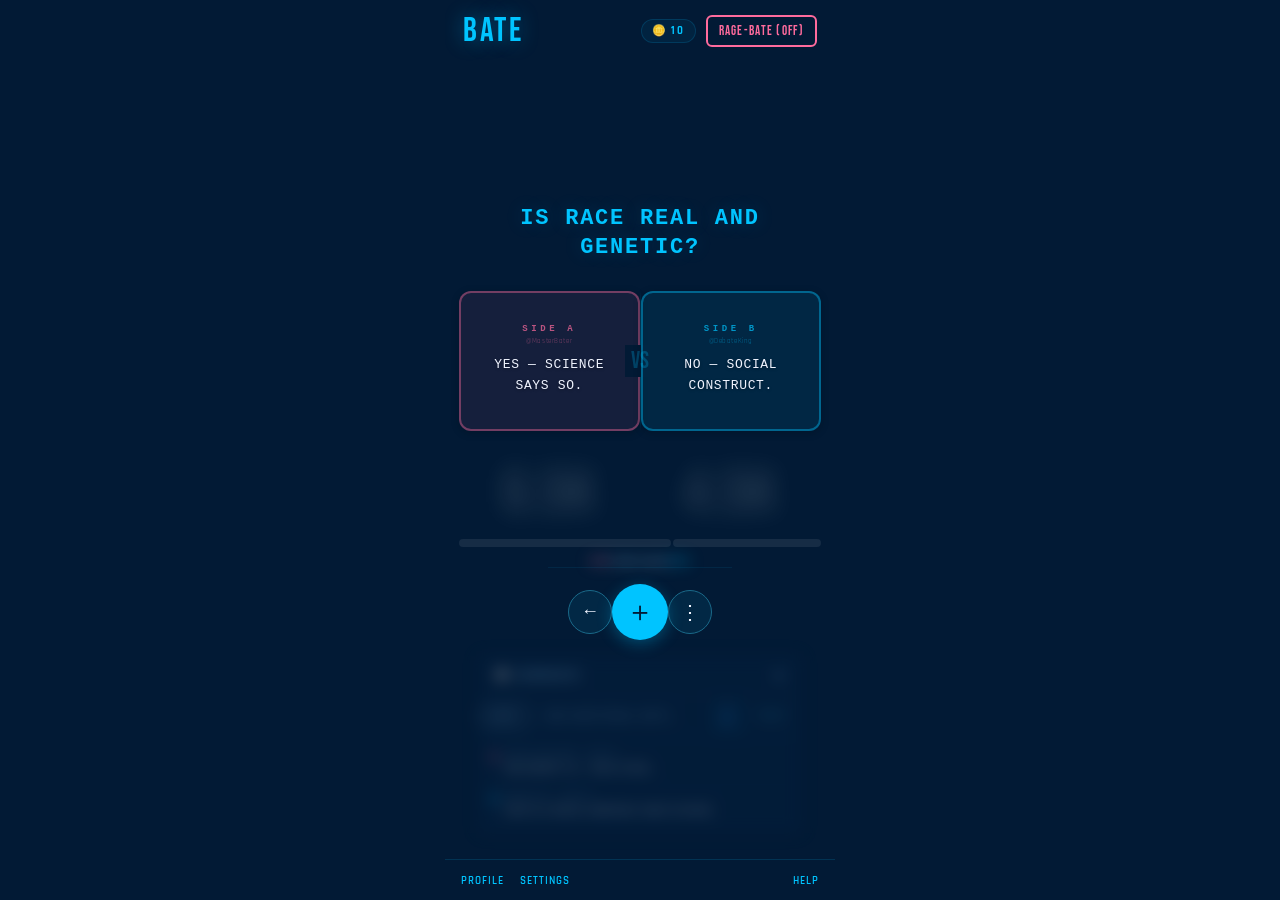
==== commit e0479c04: "Add files via upload" ====
--- a/index.html
+++ b/index.html
@@ -1098,6 +1098,13 @@
     user-select: none;
     border-bottom: 1px solid rgba(255,255,255,0.05);
     background: var(--navy2);
+    transition: border-bottom 0.3s;
+    flex-shrink: 0; /* Header always stays same size */
+  }
+  
+  /* Remove bottom border when collapsed (no content below) */
+  .comment-area.collapsed .comment-area-header {
+    border-bottom: none;
   }
 
   .comment-area-title {
@@ -1127,7 +1134,6 @@
 
   /* ── COMMENT AREA ── */
   .comment-area {
-    flex: 1; /* Grow to fill remaining space */
     border-top: 1px solid rgba(0,191,255,0.12);
     background: var(--navy2);
     display: flex;
@@ -1136,7 +1142,13 @@
     opacity: 0.4;
     transition: filter 0.3s, opacity 0.3s;
     pointer-events: none;
-    overflow-y: auto; /* Allow scrolling */
+    overflow: hidden; /* Prevent content overflow */
+  }
+  
+  /* When collapsed, only show header - no background space */
+  .comment-area.collapsed {
+    border-top: none;
+    background: transparent;
   }
   
   /* Unblur after vote is cast and confirmed - FORCE IT */
@@ -3829,6 +3841,7 @@
 function toggleComments() {
   const body = document.getElementById('comment-body');
   const arrow = document.getElementById('comment-arrow');
+  const area = body?.closest('.comment-area'); // Get parent comment-area
   
   if (!body || !arrow) return;
   
@@ -3836,9 +3849,11 @@
   
   if (commentsExpanded) {
     body.classList.remove('collapsed');
+    if (area) area.classList.remove('collapsed');
     arrow.textContent = '▼';
   } else {
     body.classList.add('collapsed');
+    if (area) area.classList.add('collapsed');
     arrow.textContent = '▶';
   }
 }
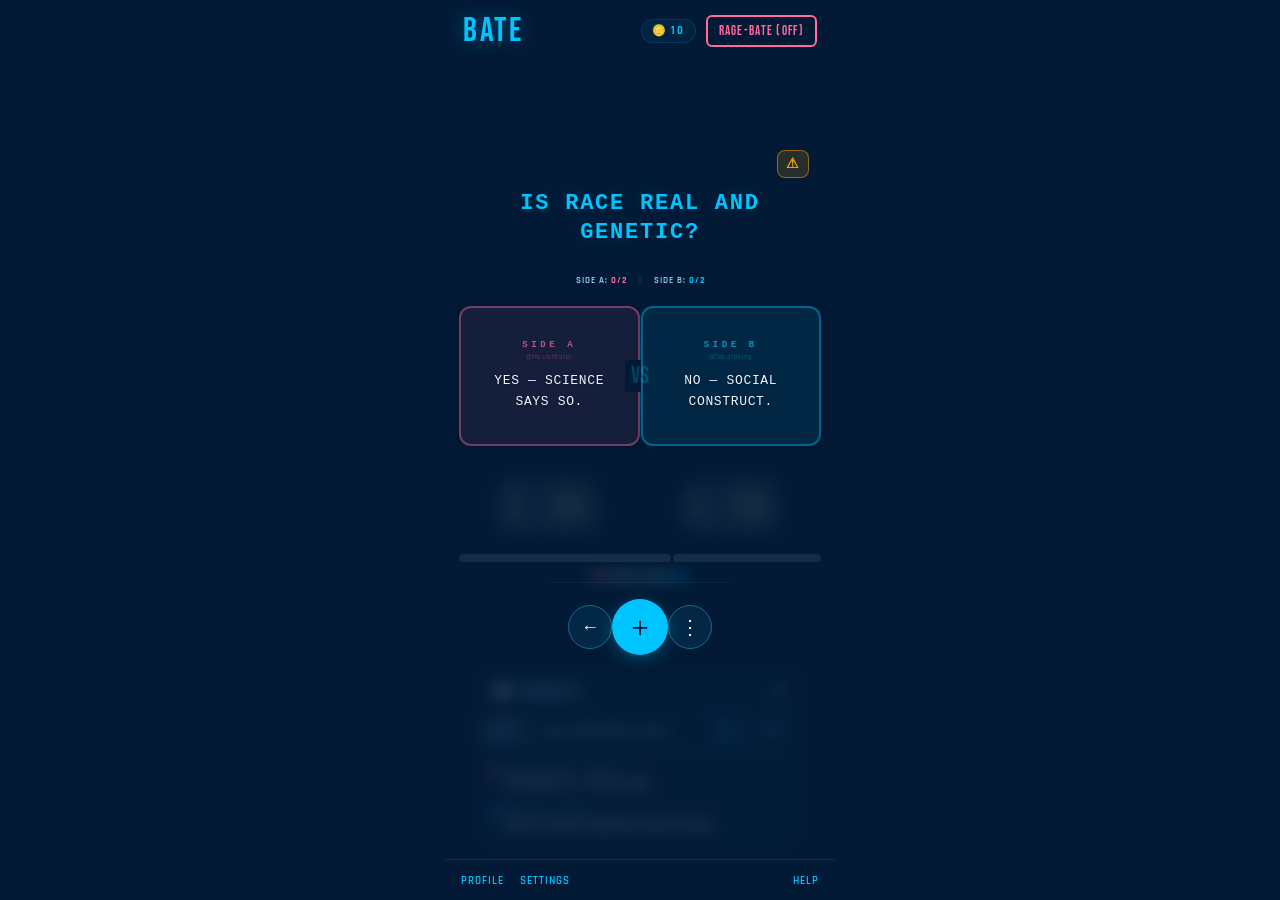
==== commit fe1e3eda: "05/20/26.html fact check & rebuttal" ====
--- a/index.html
+++ b/index.html
@@ -359,6 +359,75 @@
     min-height: 0;
   }
 
+  /* ── CARD STACK ── */
+  .card-stack {
+    position: relative;
+    flex: 1;
+    display: flex;
+    flex-direction: column;
+    min-height: 0;
+  }
+
+  .rebuttal-card {
+    position: absolute;
+    top: 0;
+    left: 0;
+    right: 0;
+    bottom: 0;
+    background: var(--navy3);
+    border: 1px solid rgba(0, 196, 255, 0.2);
+    border-radius: 16px;
+    cursor: pointer;
+    transition: all 0.3s cubic-bezier(0.34,1.56,0.64,1);
+  }
+  
+  .rebuttal-card.rebuttal-peek {
+    pointer-events: auto;
+  }
+  
+  /* Stack offset effect */
+  .rebuttal-card:nth-child(1) {
+    transform: translateY(12px) scale(0.96);
+  }
+  
+  .rebuttal-card:nth-child(2) {
+    transform: translateY(8px) scale(0.98);
+  }
+  
+  .rebuttal-card:nth-child(3) {
+    transform: translateY(4px) scale(0.99);
+  }
+  
+  .rebuttal-card:nth-child(4) {
+    transform: translateY(2px) scale(0.995);
+  }
+  
+  .rebuttal-card:hover {
+    transform: translateY(-2px) scale(1.01) !important;
+    border-color: rgba(0, 196, 255, 0.5);
+    box-shadow: 0 4px 20px rgba(0, 196, 255, 0.2);
+  }
+  
+  .rebuttal-mini-label {
+    position: absolute;
+    bottom: 12px;
+    left: 50%;
+    transform: translateX(-50%);
+    font-size: 10px;
+    font-weight: 700;
+    letter-spacing: 1.5px;
+    color: var(--cyan);
+    font-family: var(--font-b);
+    padding: 6px 16px;
+    background: rgba(0, 196, 255, 0.1);
+    border: 1px solid rgba(0, 196, 255, 0.3);
+    border-radius: 20px;
+  }
+  
+  .rebuttal-card.hidden {
+    display: none;
+  }
+
   /* ── DEBATE CARD ── */
   .card {
     flex: 1;
@@ -395,6 +464,95 @@
   .swipe-label.up    {
     top: auto; bottom: 18px; left: 50%; transform: translateX(-50%);
     color: var(--yellow); border-color: var(--yellow);
+  }
+  
+  .swipe-label.down  {
+    top: 18px; bottom: auto; left: 50%; transform: translateX(-50%);
+    color: var(--cyan); border-color: var(--cyan);
+  }
+
+  /* ── FACT-CHECK BADGE ── */
+  .fact-badge {
+    position: absolute;
+    top: 6px;
+    right: 12px;
+    display: flex;
+    align-items: center;
+    gap: 6px;
+    padding: 4px 8px;
+    border-radius: 8px;
+    font-size: 8px;
+    font-weight: 700;
+    letter-spacing: 1px;
+    font-family: var(--font-b);
+    z-index: 5;
+    transition: all 0.3s;
+    cursor: pointer;
+  }
+  
+  .fact-badge .badge-text {
+    display: none;
+    white-space: nowrap;
+  }
+  
+  .fact-badge:hover .badge-text {
+    display: inline;
+  }
+  
+  .fact-badge.verified {
+    background: rgba(0, 255, 127, 0.1);
+    border: 1px solid rgba(0, 255, 127, 0.3);
+    color: #00FF7F;
+  }
+  
+  .fact-badge.bypassed {
+    background: rgba(255, 165, 0, 0.15);
+    border: 1px solid rgba(255, 165, 0, 0.5);
+    color: #FFA500;
+  }
+  
+  .fact-badge:hover {
+    padding: 4px 12px;
+  }
+  
+  .fact-badge.hidden {
+    display: none;
+  }
+  
+  .badge-icon {
+    font-size: 14px;
+  }
+
+  /* ── REBUTTAL COUNTER ── */
+  .rebuttal-counter {
+    display: flex;
+    align-items: center;
+    justify-content: center;
+    gap: 12px;
+    margin-bottom: 20px;
+    font-size: 9px;
+    font-weight: 600;
+    letter-spacing: 1px;
+    color: var(--muted);
+    font-family: var(--font-b);
+  }
+  
+  .rebuttal-side {
+    color: var(--muted);
+  }
+  
+  .rebuttal-divider {
+    color: rgba(255,255,255,0.2);
+  }
+  
+  #rebuttal-a-count {
+    color: var(--red);
+    font-weight: 700;
+  }
+  
+  #rebuttal-b-count {
+    color: var(--cyan);
+    font-weight: 700;
   }
 
   /* ── TOPIC ── */
@@ -992,6 +1150,98 @@
 
   .card-options-btn:active {
     transform: scale(0.95);
+  }
+
+  /* ── CREATE CHOICE ROW ── */
+  .create-choice-row {
+    position: absolute;
+    bottom: 16px;
+    left: 16px;
+    right: 16px;
+    display: none; /* Hidden by default */
+    justify-content: space-between;
+    gap: 8px;
+    z-index: 15;
+    opacity: 0;
+    transition: opacity 0.3s, transform 0.3s;
+  }
+  
+  .create-choice-row.show {
+    display: flex;
+    opacity: 1;
+    animation: slideUp 0.3s cubic-bezier(0.34,1.56,0.64,1);
+  }
+  
+  @keyframes slideUp {
+    from {
+      transform: translateY(10px);
+      opacity: 0;
+    }
+    to {
+      transform: translateY(0);
+      opacity: 1;
+    }
+  }
+  
+  .create-choice-btn {
+    display: flex;
+    flex-direction: column;
+    align-items: center;
+    gap: 4px;
+    padding: 10px 16px;
+    background: var(--navy2);
+    border: 1px solid rgba(0, 196, 255, 0.3);
+    border-radius: 12px;
+    cursor: pointer;
+    transition: all 0.2s;
+    flex: 1;
+    max-width: 140px;
+  }
+  
+  .create-choice-btn:hover {
+    background: rgba(0, 196, 255, 0.1);
+    border-color: var(--cyan);
+    transform: scale(1.05);
+  }
+  
+  .create-choice-btn:active {
+    transform: scale(0.98);
+  }
+  
+  .create-choice-btn.disabled {
+    opacity: 0.4;
+    pointer-events: none;
+  }
+  
+  .choice-label {
+    font-size: 9px;
+    font-weight: 700;
+    letter-spacing: 1.2px;
+    color: var(--white);
+    font-family: var(--font-b);
+  }
+  
+  .choice-cost {
+    font-size: 8px;
+    color: var(--cyan);
+    font-weight: 600;
+    font-family: var(--font-b);
+  }
+  
+  .choice-count {
+    font-size: 8px;
+    color: var(--yellow);
+    font-weight: 700;
+    font-family: var(--font-b);
+  }
+  
+  .rebuttal-choice {
+    border-color: rgba(255, 165, 0, 0.3);
+  }
+  
+  .rebuttal-choice:hover {
+    border-color: var(--yellow);
+    background: rgba(255, 165, 0, 0.08);
   }
 
   /* ══════════════════════════════════════════════════
@@ -3083,8 +3333,8 @@
 <div class="modal-overlay" id="create-modal">
   <div class="modal-sheet create-sheet">
     <div class="sheet-handle"></div>
-    <div class="sheet-title">CREATE ARGUMENT</div>
-    <div class="sheet-sub">YOU ARGUE ONE SIDE — SHARE FOR SOMEONE ELSE TO COMPLETE</div>
+    <div class="sheet-title" id="create-sheet-title">CREATE ARGUMENT</div>
+    <div class="sheet-sub" id="create-sheet-sub">YOU ARGUE ONE SIDE — SHARE FOR SOMEONE ELSE TO COMPLETE</div>
 
     <div class="create-field-label lbl-q">❓ DEBATE QUESTION</div>
     <input class="create-input" id="create-topic" type="text" placeholder="SHOULD WE...? IS IT...? DOES...?" maxlength="120" oninput="ccCount()">
@@ -3143,6 +3393,40 @@
     <div class="sheet-handle"></div>
     <div class="sheet-title">ARGUMENT LIVE 🎉</div>
     <div class="sheet-sub">SHARE THIS LINK — THEY ARGUE THE OTHER SIDE</div>
+
+<!-- ═══ FACT-CHECK BYPASS MODAL ═══ -->
+<div class="modal-overlay" id="factcheck-modal">
+  <div class="modal-sheet">
+    <div class="sheet-handle"></div>
+    <div class="sheet-title">⚠️ FACT DETECTED</div>
+    <div class="sheet-sub">WEB SEARCH FOUND VERIFIABLE FACTS</div>
+    
+    <div style="padding: 20px; background: rgba(255,107,157,0.05); border: 1px solid rgba(255,107,157,0.2); border-radius: 12px; margin: 16px 0;">
+      <div style="font-size: 11px; color: var(--red); font-weight: 700; margin-bottom: 8px; letter-spacing: 1px;">
+        🔍 WEB SEARCH RESULTS
+      </div>
+      <div style="font-size: 13px; color: var(--white); line-height: 1.6; margin-bottom: 12px;" id="factcheck-reason">
+        Contains verifiable statistical claims or historical facts
+      </div>
+      <div style="font-size: 12px; color: var(--muted); line-height: 1.5; margin-top: 12px;">
+        <strong style="color: var(--yellow);">💡 TIP:</strong> BATE is for opinions. Rephrase as your personal take, not objective facts.
+      </div>
+    </div>
+    
+    <div class="token-note" style="margin: 16px 0;">
+      🪙 BYPASS COSTS <span style="color: var(--red);">3 EXTRA TOKENS</span> (4 TOTAL)
+    </div>
+    
+    <button class="sheet-btn" style="background: var(--red); border-color: var(--red);" onclick="bypassFactCheck()">
+      BYPASS & POST ANYWAY — 4 TOKENS
+    </button>
+    <button class="sheet-btn ghost" onclick="closeModal('factcheck-modal')">
+      GO BACK & REPHRASE
+    </button>
+  </div>
+</div>
+
+<!-- ═══ SHARE LINK MODAL (continued) ═══ -->
     <div class="share-link-label">TAP TO COPY LINK</div>
     <div class="share-link-box" id="share-link-box" onclick="copyShareLink()">
       bate.app/debate/xxxxxxxx
@@ -3358,17 +3642,51 @@
   </div>
 </div>
 
-<!-- CARD -->
+<!-- CARD STACK -->
 <div class="card-area">
+  <div class="card-stack" id="card-stack">
+    
+    <!-- Rebuttal cards (behind) -->
+    <div class="rebuttal-card rebuttal-peek" id="rebuttal-card-4" onclick="viewRebuttal(4)" style="z-index: 1;">
+      <div class="rebuttal-mini-label">SIDE B - REBUTTAL 2/2</div>
+    </div>
+    
+    <div class="rebuttal-card rebuttal-peek" id="rebuttal-card-3" onclick="viewRebuttal(3)" style="z-index: 2;">
+      <div class="rebuttal-mini-label">SIDE B - REBUTTAL 1/2</div>
+    </div>
+    
+    <div class="rebuttal-card rebuttal-peek" id="rebuttal-card-2" onclick="viewRebuttal(2)" style="z-index: 3;">
+      <div class="rebuttal-mini-label">SIDE A - REBUTTAL 2/2</div>
+    </div>
+    
+    <div class="rebuttal-card rebuttal-peek" id="rebuttal-card-1" onclick="viewRebuttal(1)" style="z-index: 4;">
+      <div class="rebuttal-mini-label">SIDE A - REBUTTAL 1/2</div>
+    </div>
+    
+    <!-- Main debate card (front) -->
   <div class="card" id="main-card"
     ontouchstart="ts(event)" ontouchmove="tm(event)" ontouchend="te(event)"
-    onmousedown="ms(event)" onmousemove="mm(event)" onmouseup="me(event)" onmouseleave="ml(event)">
+    onmousedown="ms(event)" onmousemove="mm(event)" onmouseup="me(event)" onmouseleave="ml(event)" style="z-index: 5;">
 
     <div class="swipe-label left"  id="sl-l">SIDE A</div>
     <div class="swipe-label right" id="sl-r">SIDE B</div>
     <div class="swipe-label up"    id="sl-u">NEXT</div>
+    <div class="swipe-label down"  id="sl-d">REBUTTAL</div>
+
+    <!-- Fact-Check Badge -->
+    <div class="fact-badge" id="fact-badge">
+      <span class="badge-icon" id="badge-icon">✓</span>
+      <span class="badge-text" id="badge-text">OPINION VERIFIED</span>
+    </div>
 
     <div class="topic" id="topic-text">SHOULD VOTING BE MANDATORY?</div>
+    
+    <!-- Rebuttal Counter -->
+    <div class="rebuttal-counter" id="rebuttal-counter">
+      <span class="rebuttal-side">SIDE A: <span id="rebuttal-a-count">0/2</span></span>
+      <span class="rebuttal-divider">|</span>
+      <span class="rebuttal-side">SIDE B: <span id="rebuttal-b-count">0/2</span></span>
+    </div>
 
     <div class="sides">
       <div class="side side-a" id="side-a" onclick="castVote('A')">
@@ -3415,11 +3733,23 @@
       <button class="card-back-btn" onclick="handlePrevDebate()" title="Previous Debate">
         ←
       </button>
-      <button class="card-create-btn" onclick="openCreate()" title="Create Debate">
+      <button class="card-create-btn" onclick="toggleCreateChoice()" title="Create">
         ＋
       </button>
       <button class="card-options-btn" onclick="toggleOptionsMenu()" title="Options">
         ⋮
+      </button>
+    </div>
+
+    <!-- CREATE CHOICE BUTTONS (Hidden by default) -->
+    <div class="create-choice-row" id="create-choice-row">
+      <button class="create-choice-btn" onclick="openCreateDebate()">
+        <span class="choice-label">CREATE ARGUMENT</span>
+        <span class="choice-cost">1 TOKEN</span>
+      </button>
+      <button class="create-choice-btn rebuttal-choice" id="rebuttal-choice-btn" onclick="openCreateRebuttal()">
+        <span class="choice-label">ADD REBUTTAL</span>
+        <span class="choice-count" id="rebuttal-inline-count">4</span>
       </button>
     </div>
 
@@ -3442,8 +3772,8 @@
       </div>
     </div>
 
-  </div>
-</div>
+  </div><!-- end card-stack -->
+</div><!-- end card-area -->
 
 <!-- ═══ HELP MENU MODAL ═══ -->
 <div class="modal-overlay" id="help-menu-modal">
@@ -3824,6 +4154,7 @@
 // ═══ STATE ═══
 let isRage=false, rageAccepted=false;
 let idx=0, votedMap={}, userComments={};
+let cardIdx=0; // 0=main, 1=rebuttals 1&2, 2=rebuttals 3&4
 let tokens=10, voteCount=0;
 let aiOpen=false, activeSide=null;
 let interactionCount=0;
@@ -3831,6 +4162,88 @@
 
 // NEW: Collapsible comments & options menu state
 let commentsExpanded = true;
+
+function debates(){ return isRage ? rage : general; }
+
+// ═══ REBUTTALS DATA ═══
+// Rebuttals are ordered chronologically (1-4), not by side
+const rebuttals = {
+  "SHOULD VOTING BE MANDATORY?": [
+    { // Rebuttal 1 - Side A
+      side: 'A',
+      topic: "MANDATORY VOTING PREVENTS TYRANNY OF THE MINORITY",
+      arg: "Your 'freedom not to vote' argument ignores that when only 30% vote, fringe groups dominate. Australia's 95% turnout proves mandatory voting makes politicians serve EVERYONE, not just angry activists. Your small government dies when apathy lets extremists win."
+    },
+    { // Rebuttal 2 - Side A
+      side: 'A',
+      topic: "NON-VOTERS CHOOSE THE OUTCOME BY DEFAULT",
+      arg: "You say 'let people opt out' but non-voters aren't neutral—they're letting others decide for them. That's not freedom, that's abdication. If 50% don't vote, the other 50% choose for everyone. Mandatory voting means YOUR voice counts, not just the loudest minority."
+    },
+    { // Rebuttal 3 - Side B
+      side: 'B',
+      topic: "FORCED PARTICIPATION BREEDS RESENTMENT AND BACKLASH",
+      arg: "Australia's system forces people to show up, but many just donkey-vote or vote randomly out of spite. You want INFORMED citizens, not prisoners marking boxes under threat. Apathetic voters who don't care will make WORSE choices than just staying home."
+    },
+    null // Rebuttal 4 - N/A
+  ],
+  
+  "IS BITCOIN REAL MONEY?": [
+    { // Rebuttal 1 - Side A
+      side: 'A',
+      topic: "VOLATILITY DOESN'T DISQUALIFY IT—GOLD WAS VOLATILE TOO",
+      arg: "You call Bitcoin 'too volatile' but gold fluctuated wildly for decades before stabilizing. El Salvador and companies like MicroStrategy hold billions in BTC. Your 'Ponzi scheme' claim ignores that fiat crashed in Turkey, Argentina, and Venezuela while Bitcoin gave people an escape."
+    },
+    { // Rebuttal 2 - Side B
+      side: 'B',
+      topic: "NO GOVERNMENT BACKING MEANS NO REAL VALUE",
+      arg: "You say 'government money is a Ponzi' but at least the US dollar is backed by the world's largest military and economy. Bitcoin is backed by... hopium? One Elon tweet crashes it 20%. El Salvador's experiment is failing—people REFUSE to use it. That's not money, that's a meme."
+    },
+    { // Rebuttal 3 - Side B
+      side: 'B',
+      topic: "BITCOIN CAN'T FUNCTION AS ACTUAL CURRENCY",
+      arg: "Try buying coffee with Bitcoin—$15 transaction fee and 10-minute wait. Real money is INSTANT and FREE. Your 'store of value' cope is just moving goalposts. Money needs to buy things TODAY, not maybe appreciate in a decade. Bitcoin failed as currency, so now it's 'digital gold.' Pathetic."
+    },
+    null // Rebuttal 4 - N/A
+  ],
+  
+  "IS CANCEL CULTURE JUSTIFIED?": [
+    { // Rebuttal 1 - Side A
+      side: 'A',
+      topic: "ACCOUNTABILITY ISN'T TYRANNY—IT'S CONSEQUENCES",
+      arg: "You say 'mob justice' but ignore that powerful people faced ZERO consequences before social media. Harvey Weinstein got away with rape for decades. Cancel culture is workers finally having power against billionaires and abusers. Your 'due process' protected predators."
+    },
+    null, // Rebuttal 2 - N/A
+    null, // Rebuttal 3 - N/A
+    null  // Rebuttal 4 - N/A
+  ],
+  
+  "SHOULD PEDOPHILES FACE PUBLIC EXECUTION?": [
+    { // Rebuttal 1 - Side A
+      side: 'A',
+      topic: "DETERRENCE ONLY WORKS WITH SWIFT, VISIBLE PUNISHMENT",
+      arg: "You say 'rehabilitation' but sex offender recidivism is 20-50%. Public execution sends a message: touch a kid, you die. Medieval? Maybe. Effective? Absolutely. Singapore executes drug dealers and has almost zero drug crime. Fear works when prison doesn't."
+    },
+    { // Rebuttal 2 - Side A
+      side: 'A',
+      topic: "SOME CRIMES FORFEIT YOUR RIGHT TO LIFE",
+      arg: "Clutching pearls about 'cruel punishment' while kids are traumatized for life is insane. You want taxpayers to fund 3 meals a day for child rapists? Execution is CHEAPER than life imprisonment and morally just. They chose to destroy innocence—they chose death."
+    },
+    { // Rebuttal 3 - Side B
+      side: 'B',
+      topic: "WRONGFUL CONVICTIONS MAKE EXECUTION IRREVERSIBLE",
+      arg: "20% of death row inmates are later exonerated. You want to publicly kill innocent people accused of the worst crime possible? Mob mentality will demand blood even with weak evidence. Once they're dead, 'oops sorry' doesn't cut it. Prison allows for correction."
+    },
+    { // Rebuttal 4 - Side B
+      side: 'B',
+      topic: "PUBLIC EXECUTION DESENSITIZES SOCIETY TO VIOLENCE",
+      arg: "History shows public executions turn into entertainment—crowds cheering, kids watching people die. You want to teach children that state-sanctioned murder is normal? That creates a bloodthirsty culture. Saudi Arabia beheads people publicly and they're not exactly a moral beacon."
+    }
+  ]
+};
+
+function getDebateRebuttals(topic){
+  return rebuttals[topic] || [null, null, null, null];
+}
 
 function debates(){ return isRage ? rage : general; }
 function key(){ return (isRage?'r':'g')+'_'+idx; }
@@ -3909,6 +4322,16 @@
   const helpModal = document.getElementById('help-menu-modal');
   if (helpModal && helpModal.classList.contains('show') && e.target === helpModal) {
     toggleHelpMenu();
+  }
+  
+  // Close create choice buttons when clicking outside
+  const choiceRow = document.getElementById('create-choice-row');
+  const createBtn = document.querySelector('.card-create-btn');
+  if (window.createChoiceOpen && 
+      !choiceRow.contains(e.target) && 
+      e.target !== createBtn) {
+    choiceRow.classList.remove('show');
+    window.createChoiceOpen = false;
   }
 });
 
@@ -4010,6 +4433,49 @@
   renderVotedState();
   renderComments();
   
+  // Update rebuttal counter and cards
+  const counts = getRebuttalCounts();
+  document.getElementById('rebuttal-a-count').textContent = `${counts.sideA}/2`;
+  document.getElementById('rebuttal-b-count').textContent = `${counts.sideB}/2`;
+  
+  // Show/hide rebuttal cards based on counts
+  const rebuttalCards = [
+    { id: 'rebuttal-card-1', side: 'A', num: 1 },
+    { id: 'rebuttal-card-2', side: 'A', num: 2 },
+    { id: 'rebuttal-card-3', side: 'B', num: 1 },
+    { id: 'rebuttal-card-4', side: 'B', num: 2 }
+  ];
+  
+  rebuttalCards.forEach(rc => {
+    const card = document.getElementById(rc.id);
+    const count = rc.side === 'A' ? counts.sideA : counts.sideB;
+    if(count >= rc.num){
+      card.classList.remove('hidden');
+    } else {
+      card.classList.add('hidden');
+    }
+  });
+  
+  // Update fact-check badge
+  const badge = document.getElementById('fact-badge');
+  const badgeIcon = document.getElementById('badge-icon');
+  const badgeText = document.getElementById('badge-text');
+  
+  // Remove all badge classes
+  badge.classList.remove('verified', 'bypassed', 'challenged', 'hidden');
+  
+  // Set badge based on debate (in real app: from database)
+  // For demo: first debate = bypassed (they paid to post a fact), rest = verified
+  if(idx === 0){
+    badge.classList.add('bypassed');
+    badgeIcon.textContent = '⚠';
+    badgeText.textContent = 'BYPASSED FACT-CHECK';
+  } else {
+    badge.classList.add('verified');
+    badgeIcon.textContent = '✓';
+    badgeText.textContent = 'OPINION VERIFIED';
+  }
+  
   // Show spotlight chip if creator (simulated - first debate is "yours")
   if(idx === 0){
     document.getElementById('spotlight-chip').classList.remove('hidden');
@@ -4027,6 +4493,25 @@
   //   card.classList.remove('revealing');
   //   console.log('🎯 REVEAL: Removed revealing class - sides should be visible now');
   // }, 3000);
+}
+
+function viewRebuttal(num){
+  // In real app: load rebuttal content and display
+  // For POC: just show toast
+  const rebuttalNames = {
+    1: 'SIDE A - REBUTTAL 1/2',
+    2: 'SIDE A - REBUTTAL 2/2',
+    3: 'SIDE B - REBUTTAL 1/2',
+    4: 'SIDE B - REBUTTAL 2/2'
+  };
+  
+  toast(`VIEWING: ${rebuttalNames[num]}`, 'yellow');
+  
+  // TODO: In production, this would:
+  // 1. Fade out main card
+  // 2. Bring rebuttal card to front
+  // 3. Load rebuttal content (topic, arguments, comments)
+  // 4. Add "back to main" button
 }
 
 function updateVotes(vA, vB){
@@ -4322,6 +4807,83 @@
 
 // ═══ CREATE ARGUMENT ═══
 let createSide = null;
+
+// Track rebuttal counts per debate (in real app: database)
+window.rebuttalCounts = window.rebuttalCounts || {};
+
+// Add some example rebuttal counts for visibility
+window.rebuttalCounts["SHOULD VOTING BE MANDATORY?"] = { sideA: 2, sideB: 1 };
+window.rebuttalCounts["IS BITCOIN REAL MONEY?"] = { sideA: 1, sideB: 2 };
+window.rebuttalCounts["IS CANCEL CULTURE JUSTIFIED?"] = { sideA: 1, sideB: 0 };
+window.rebuttalCounts["SHOULD PEDOPHILES FACE PUBLIC EXECUTION?"] = { sideA: 2, sideB: 2 };
+
+window.createChoiceOpen = false;
+
+function getRebuttalCounts(){
+  const debateKey = debates()[idx].topic; // Use topic as key for POC
+  if(!window.rebuttalCounts[debateKey]){
+    window.rebuttalCounts[debateKey] = { sideA: 0, sideB: 0 };
+  }
+  return window.rebuttalCounts[debateKey];
+}
+
+function toggleCreateChoice(){
+  const choiceRow = document.getElementById('create-choice-row');
+  
+  if(window.createChoiceOpen){
+    // Close
+    choiceRow.classList.remove('show');
+    window.createChoiceOpen = false;
+  } else {
+    // Open and update rebuttal count
+    const counts = getRebuttalCounts();
+    const totalAvailable = (2 - counts.sideA) + (2 - counts.sideB);
+    const display = document.getElementById('rebuttal-inline-count');
+    const rebuttalBtn = document.getElementById('rebuttal-choice-btn');
+    
+    if(totalAvailable === 0){
+      display.textContent = '0';
+      rebuttalBtn.classList.add('disabled');
+    } else {
+      display.textContent = totalAvailable.toString();
+      rebuttalBtn.classList.remove('disabled');
+    }
+    
+    choiceRow.classList.add('show');
+    window.createChoiceOpen = true;
+  }
+}
+
+function openCreateDebate(){
+  // Close choice buttons
+  document.getElementById('create-choice-row').classList.remove('show');
+  window.createChoiceOpen = false;
+  
+  window.isRebuttal = false;
+  document.getElementById('create-sheet-title').textContent = 'CREATE ARGUMENT';
+  document.getElementById('create-sheet-sub').textContent = 'YOU ARGUE ONE SIDE — SHARE FOR SOMEONE ELSE TO COMPLETE';
+  openCreate();
+}
+
+function openCreateRebuttal(){
+  const counts = getRebuttalCounts();
+  const totalAvailable = (2 - counts.sideA) + (2 - counts.sideB);
+  
+  if(totalAvailable === 0){
+    toast('MAX REBUTTALS REACHED (4 TOTAL)', 'red');
+    return;
+  }
+  
+  // Close choice buttons
+  document.getElementById('create-choice-row').classList.remove('show');
+  window.createChoiceOpen = false;
+  
+  window.isRebuttal = true;
+  const currentTopic = debates()[idx].topic;
+  document.getElementById('create-sheet-title').textContent = 'ADD REBUTTAL';
+  document.getElementById('create-sheet-sub').textContent = `REBUTTAL TO: ${currentTopic}`;
+  openCreate();
+}
 
 function openCreate(){
   document.getElementById('create-token-display').textContent = tokens;
@@ -4389,20 +4951,167 @@
   }, 1300);
 }
 
+// Fact-check patterns
+function containsFactualLanguage(text){
+  const factPatterns = [
+    /according to/i,
+    /studies show/i,
+    /research indicates/i,
+    /data shows/i,
+    /statistics show/i,
+    /proven fact/i,
+    /scientifically proven/i,
+    /\d{1,2}%/,  // percentages
+    /in \d{4}/,  // years
+    /\$\d+/,     // dollar amounts
+    /\d+,\d+/    // large numbers with commas
+  ];
+  return factPatterns.some(pattern => pattern.test(text));
+}
+
+async function simulateWebFactCheck(text){
+  // Simulate web search delay
+  await new Promise(resolve => setTimeout(resolve, 1500));
+  
+  // For POC: Check if text contains verifiable facts
+  const verifiableFacts = [
+    /voted for.*in \d{4}/i,
+    /won.*election/i,
+    /\d+% of/i,
+    /studies show/i,
+    /research proves/i,
+    /according to/i,
+    /data shows/i
+  ];
+  
+  const foundFacts = verifiableFacts.filter(pattern => pattern.test(text));
+  
+  if(foundFacts.length > 0){
+    return {
+      isFact: true,
+      confidence: 'high',
+      reason: 'Contains verifiable statistical claims or historical facts'
+    };
+  }
+  
+  return {
+    isFact: false,
+    confidence: 'low',
+    reason: 'Appears to be opinion-based'
+  };
+}
+
 function submitCreate(){
   const topic = document.getElementById('create-topic').value.trim();
   const arg   = document.getElementById('create-arg').value.trim();
   if(!topic)     { toast('ADD A DEBATE QUESTION','red'); return; }
   if(!createSide){ toast('PICK YOUR SIDE FIRST','red'); return; }
   if(!arg)       { toast('WRITE YOUR ARGUMENT','red'); return; }
-  if(tokens < 1) { toast('NOT ENOUGH TOKENS','red'); return; }
-  tokens--;
+  
+  // Check if bypassed
+  const bypassed = window.factCheckBypassed || false;
+  
+  if(!bypassed){
+    // Run fact-check
+    runFactCheck(topic, arg);
+  } else {
+    // Already bypassed, proceed with submission
+    completeSubmission(true);
+  }
+}
+
+async function runFactCheck(topic, arg){
+  const combinedText = `${topic} ${arg}`;
+  
+  // Show loading
+  toast('CHECKING FOR FACTS...', '');
+  
+  // Quick pattern check
+  if(!containsFactualLanguage(combinedText)){
+    // No factual language detected, submit immediately
+    completeSubmission(false);
+    return;
+  }
+  
+  // Simulate web search
+  const result = await simulateWebFactCheck(combinedText);
+  
+  if(result.isFact){
+    // Show fact-check modal with results
+    document.getElementById('factcheck-reason').textContent = result.reason;
+    document.getElementById('factcheck-modal').classList.add('show');
+  } else {
+    // Passed check, submit
+    completeSubmission(false);
+  }
+}
+
+function completeSubmission(bypassed){
+  const isRebuttal = window.isRebuttal || false;
+  
+  // Calculate token cost
+  let cost = 1; // Base cost
+  if(bypassed) cost += 3; // Bypass adds 3 tokens
+  
+  // Rebuttal pricing
+  if(isRebuttal){
+    const counts = getRebuttalCounts();
+    const sideCount = createSide === 'A' ? counts.sideA : counts.sideB;
+    
+    // Check if this side has room
+    if(sideCount >= 2){
+      toast(`SIDE ${createSide} ALREADY HAS 2 REBUTTALS`, 'red');
+      return;
+    }
+    
+    // Pricing: 1st rebuttal = 1 token, 2nd rebuttal = 10 tokens
+    if(sideCount === 1){
+      cost = 10; // 2nd rebuttal is expensive!
+      if(bypassed) cost += 3; // Bypass still adds 3
+    }
+  }
+  
+  if(tokens < cost) { 
+    toast(`NOT ENOUGH TOKENS (NEED ${cost})`, 'red'); 
+    return; 
+  }
+  
+  tokens -= cost;
   document.getElementById('token-count').textContent = tokens;
+  
+  // Update rebuttal count if applicable
+  if(isRebuttal){
+    const counts = getRebuttalCounts();
+    if(createSide === 'A') counts.sideA++;
+    else counts.sideB++;
+  }
+  
+  // Reset flags
+  window.factCheckBypassed = false;
+  window.isRebuttal = false;
+  
   closeModal('create-modal');
   // Generate fake share link for prototype
   const code = Math.random().toString(36).substr(2,8).toUpperCase();
   document.getElementById('share-link-box').textContent = `bate.app/debate/${code}`;
   document.getElementById('share-modal').classList.add('show');
+  
+  // Store badge type
+  window.lastDebateBadge = bypassed ? 'bypassed' : 'verified';
+  
+  if(isRebuttal){
+    toast(`REBUTTAL ${createSide === 'A' ? counts.sideA : counts.sideB}/2 ADDED!`, 'yellow');
+  }
+}
+
+function bypassFactCheck(){
+  if(tokens < 4){
+    toast('NOT ENOUGH TOKENS (NEED 4)', 'red');
+    return;
+  }
+  closeModal('factcheck-modal');
+  window.factCheckBypassed = true;
+  completeSubmission(true); // Submit with bypass flag
 }
 
 function copyShareLink(){
@@ -4438,9 +5147,122 @@
 function nextDebate(){
   const d = debates();
   idx = (idx+1) % d.length;
+  cardIdx = 0; // Reset to main card
   interactionCount++;
   checkSwipeBar();
   render();
+}
+
+function nextRebuttal(){
+  const counts = getRebuttalCounts();
+  const totalRebuttals = counts.sideA + counts.sideB;
+  
+  if(totalRebuttals === 0){
+    toast('NO REBUTTALS FOR THIS DEBATE', '');
+    return;
+  }
+  
+  // Cycle through: 0 (main) → 1 (A1) → 2 (A2) → 3 (B1) → 4 (B2) → back to 0
+  cardIdx = (cardIdx + 1) % 5;
+  
+  // Skip cards that don't exist
+  let attempts = 0;
+  while(!rebuttalExists(cardIdx) && attempts < 5){
+    cardIdx = (cardIdx + 1) % 5;
+    attempts++;
+  }
+  
+  renderCard();
+}
+
+function rebuttalExists(cIdx){
+  if(cIdx === 0) return true; // Main card always exists
+  
+  const counts = getRebuttalCounts();
+  if(cIdx === 1) return counts.sideA >= 1;
+  if(cIdx === 2) return counts.sideA >= 2;
+  if(cIdx === 3) return counts.sideB >= 1;
+  if(cIdx === 4) return counts.sideB >= 2;
+  return false;
+}
+
+function nextRebuttal(){
+  const d = debates()[idx % debates().length];
+  const rebs = getDebateRebuttals(d.topic);
+  
+  // Check if any rebuttals exist
+  const hasRebuttals = rebs.some(r => r !== null);
+  if(!hasRebuttals){
+    toast('NO REBUTTALS FOR THIS DEBATE', '');
+    return;
+  }
+  
+  // Cycle: 0 (main) → 1 (rebuttals 1&2) → 2 (rebuttals 3&4) → 0 (main)
+  cardIdx = (cardIdx + 1) % 3;
+  
+  renderCard();
+}
+
+function renderCard(){
+  const d = debates()[idx % debates().length];
+  const rebs = getDebateRebuttals(d.topic);
+  
+  if(cardIdx === 0){
+    // Show main debate
+    render();
+  } else if(cardIdx === 1){
+    // Show rebuttals 1 & 2
+    showRebuttalPair(rebs[0], rebs[1], 1, 2);
+  } else if(cardIdx === 2){
+    // Show rebuttals 3 & 4
+    showRebuttalPair(rebs[2], rebs[3], 3, 4);
+  }
+}
+
+function showRebuttalPair(reb1, reb2, num1, num2){
+  const d = debates()[idx % debates().length];
+  
+  // Show main topic at top
+  document.getElementById('topic-text').textContent = d.topic;
+  
+  // Side A content
+  let sideAContent, sideALabel;
+  if(reb1 && reb1.side === 'A'){
+    sideALabel = `REBUTTAL ${num1}/4: ${reb1.topic}`;
+    sideAContent = reb1.arg;
+  } else if(reb2 && reb2.side === 'A'){
+    sideALabel = `REBUTTAL ${num2}/4: ${reb2.topic}`;
+    sideAContent = reb2.arg;
+  } else {
+    sideALabel = `REBUTTAL ${num1}/4 or ${num2}/4`;
+    sideAContent = "N/A";
+  }
+  
+  // Side B content
+  let sideBContent, sideBLabel;
+  if(reb1 && reb1.side === 'B'){
+    sideBLabel = `REBUTTAL ${num1}/4: ${reb1.topic}`;
+    sideBContent = reb1.arg;
+  } else if(reb2 && reb2.side === 'B'){
+    sideBLabel = `REBUTTAL ${num2}/4: ${reb2.topic}`;
+    sideBContent = reb2.arg;
+  } else {
+    sideBLabel = `REBUTTAL ${num1}/4 or ${num2}/4`;
+    sideBContent = "N/A";
+  }
+  
+  // Update card display
+  document.getElementById('text-a').textContent = `${sideALabel}\n\n${sideAContent}`;
+  document.getElementById('text-b').textContent = `${sideBLabel}\n\n${sideBContent}`;
+  
+  // Update votes (keep original for now)
+  updateVotes(d.vA, d.vB);
+  
+  // Clear comments
+  document.getElementById('comment-list').innerHTML = '<div style="text-align:center; padding:20px; color:var(--muted); font-size:11px;">REBUTTAL COMMENTS COMING SOON</div>';
+  
+  // Show toast
+  toast(`VIEWING REBUTTALS ${num1} & ${num2}`, 'cyan');
 }
 
 // ═══ SWIPE TOUCH ═══
@@ -4455,20 +5277,29 @@
     document.getElementById('sl-l').style.opacity = dx<-20 ? Math.min(1,Math.abs(dx)/80) : 0;
     document.getElementById('sl-r').style.opacity = dx>20  ? Math.min(1,dx/80) : 0;
     document.getElementById('sl-u').style.opacity = 0;
+    document.getElementById('sl-d').style.opacity = 0;
   } else if(dy<-40){
     card.classList.remove('swipe-left','swipe-right');
     document.getElementById('sl-u').style.opacity = Math.min(1,Math.abs(dy)/80);
     document.getElementById('sl-l').style.opacity = 0;
     document.getElementById('sl-r').style.opacity = 0;
+    document.getElementById('sl-d').style.opacity = 0;
+  } else if(dy>40){
+    card.classList.remove('swipe-left','swipe-right');
+    document.getElementById('sl-d').style.opacity = Math.min(1,dy/80);
+    document.getElementById('sl-l').style.opacity = 0;
+    document.getElementById('sl-r').style.opacity = 0;
+    document.getElementById('sl-u').style.opacity = 0;
   }
 }
 function te(e){
   const dx=e.changedTouches[0].clientX-sx, dy=e.changedTouches[0].clientY-sy;
   const card=document.getElementById('main-card');
   card.classList.remove('swipe-left','swipe-right');
-  ['sl-l','sl-r','sl-u'].forEach(id=>document.getElementById(id).style.opacity=0);
+  ['sl-l','sl-r','sl-u','sl-d'].forEach(id=>document.getElementById(id).style.opacity=0);
   if(Math.abs(dx)>Math.abs(dy) && Math.abs(dx)>50) castVote(dx<0?'A':'B');
   else if(dy<-60) nextDebate();
+  else if(dy>60) nextRebuttal();
 }
 
 // ═══ SWIPE MOUSE ═══
@@ -4482,15 +5313,17 @@
   document.getElementById('sl-l').style.opacity = dx<-20 ? Math.min(1,Math.abs(dx)/80) : 0;
   document.getElementById('sl-r').style.opacity = dx>20  ? Math.min(1,dx/80) : 0;
   document.getElementById('sl-u').style.opacity = dy<-40 ? Math.min(1,Math.abs(dy)/80) : 0;
+  document.getElementById('sl-d').style.opacity = dy>40  ? Math.min(1,dy/80) : 0;
 }
 function me(e){
   if(!dragging) return; dragging=false;
   const dx=e.clientX-sx, dy=e.clientY-sy;
   const card=document.getElementById('main-card');
   card.classList.remove('swipe-left','swipe-right');
-  ['sl-l','sl-r','sl-u'].forEach(id=>document.getElementById(id).style.opacity=0);
+  ['sl-l','sl-r','sl-u','sl-d'].forEach(id=>document.getElementById(id).style.opacity=0);
   if(Math.abs(dx)>Math.abs(dy) && Math.abs(dx)>50) castVote(dx<0?'A':'B');
   else if(dy<-60) nextDebate();
+  else if(dy>60) nextRebuttal();
 }
 function ml(e){ if(dragging){ dragging=false; me(e); } }
 
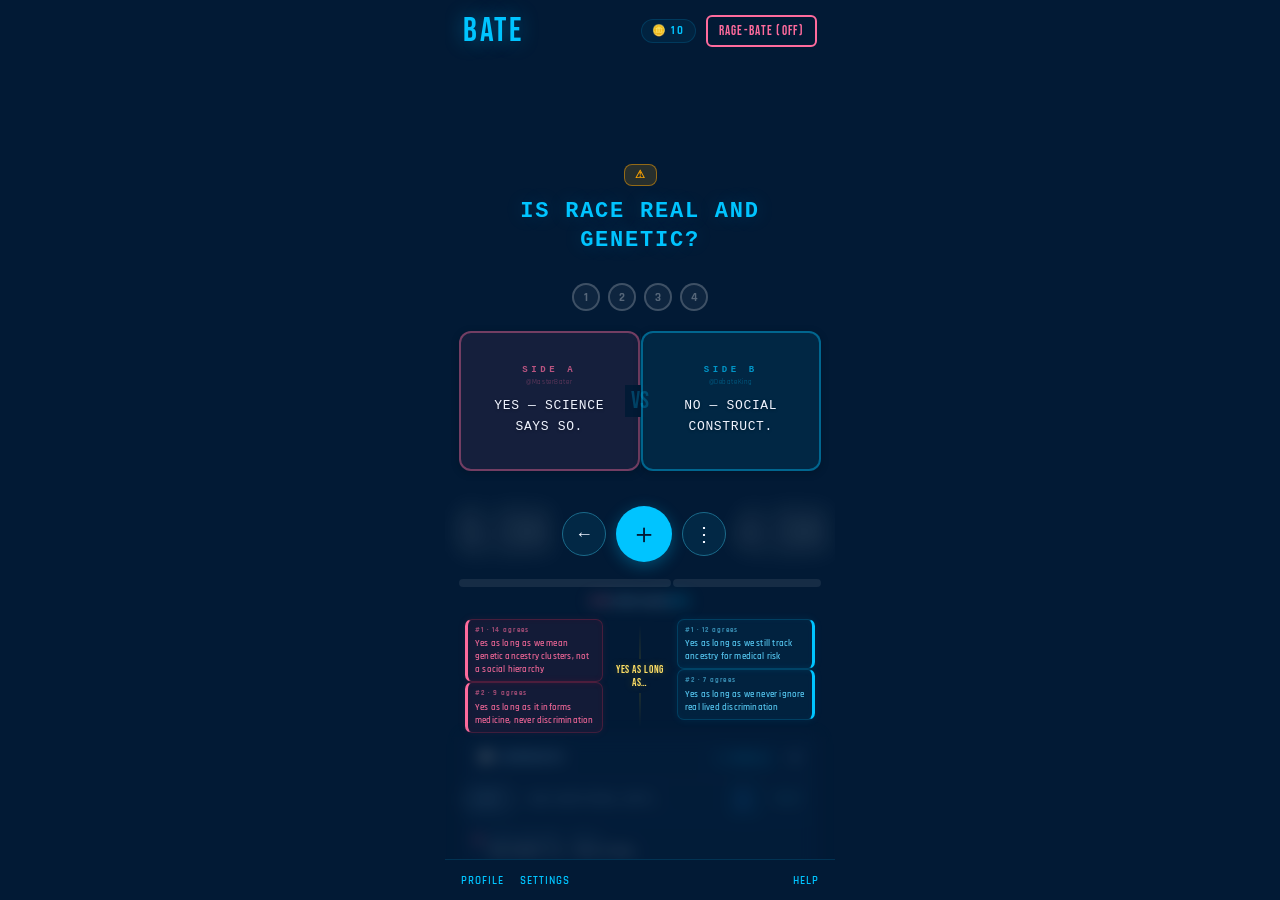
==== commit d09249e3: "update" ====
--- a/index.html
+++ b/index.html
@@ -442,11 +442,30 @@
     position: relative;
     overflow: visible;
     touch-action: none;
-    transition: transform 0.08s;
+    transition: transform 0.3s cubic-bezier(0.34,1.56,0.64,1);
     cursor: grab;
     min-height: 0;
   }
   .card:active { cursor: grabbing; }
+  
+  /* Rebuttal mode - single card animation */
+  .card.rebuttal-mode {
+    animation: shuffleIn 0.5s cubic-bezier(0.34,1.56,0.64,1);
+  }
+  
+  @keyframes shuffleIn {
+    0% {
+      transform: scale(0.9) translateY(-20px);
+      opacity: 0.5;
+    }
+    50% {
+      transform: scale(1.05) translateY(10px);
+    }
+    100% {
+      transform: scale(1) translateY(0);
+      opacity: 1;
+    }
+  }
 
   /* Remove grid texture */
   .card::before { display: none; }
@@ -473,19 +492,20 @@
 
   /* ── FACT-CHECK BADGE ── */
   .fact-badge {
-    position: absolute;
-    top: 6px;
-    right: 12px;
+    position: relative;
+    align-self: center;
+    margin: 0 0 12px;       /* sits above the topic with a gap */
+    max-width: 90%;          /* never spill past the app width */
     display: flex;
     align-items: center;
-    gap: 6px;
-    padding: 4px 8px;
+    gap: 4px;
+    padding: 3px 10px;
     border-radius: 8px;
     font-size: 8px;
     font-weight: 700;
     letter-spacing: 1px;
     font-family: var(--font-b);
-    z-index: 5;
+    z-index: 100;
     transition: all 0.3s;
     cursor: pointer;
   }
@@ -520,39 +540,45 @@
   }
   
   .badge-icon {
-    font-size: 14px;
+    font-size: 11px;
   }
 
   /* ── REBUTTAL COUNTER ── */
-  .rebuttal-counter {
+  /* ── REBUTTAL VISUAL INDICATOR ── */
+  .rebuttal-dots {
     display: flex;
     align-items: center;
     justify-content: center;
-    gap: 12px;
+    gap: 8px;
     margin-bottom: 20px;
-    font-size: 9px;
-    font-weight: 600;
-    letter-spacing: 1px;
-    color: var(--muted);
+  }
+  
+  .rebuttal-dot {
+    width: 28px;
+    height: 28px;
+    border-radius: 50%;
+    display: flex;
+    align-items: center;
+    justify-content: center;
+    font-size: 12px;
+    font-weight: 700;
     font-family: var(--font-b);
-  }
-  
-  .rebuttal-side {
-    color: var(--muted);
-  }
-  
-  .rebuttal-divider {
-    color: rgba(255,255,255,0.2);
-  }
-  
-  #rebuttal-a-count {
-    color: var(--red);
-    font-weight: 700;
-  }
-  
-  #rebuttal-b-count {
-    color: var(--cyan);
-    font-weight: 700;
+    border: 2px solid rgba(255, 255, 255, 0.2);
+    background: rgba(255, 255, 255, 0.05);
+    color: rgba(255, 255, 255, 0.3);
+    transition: all 0.3s;
+  }
+  
+  .rebuttal-dot.active-a {
+    background: rgba(255, 107, 157, 0.2);
+    border-color: #FF6B9D;
+    color: #FF6B9D;
+  }
+  
+  .rebuttal-dot.active-b {
+    background: rgba(92, 212, 255, 0.2);
+    border-color: #5CD4FF;
+    color: #5CD4FF;
   }
 
   /* ── TOPIC ── */
@@ -762,8 +788,12 @@
 
   /* ── VOTE COUNTS ── */
   .vote-counts {
-    display: grid; grid-template-columns: 1fr 1fr;
-    width: 100%; margin-bottom: 14px;
+    display: grid; grid-template-columns: 1fr auto 1fr;
+    align-items: center;
+    width: 100%; margin-bottom: 14px; gap: 10px;
+  }
+  .vote-controls-center {
+    display: flex; align-items: center; justify-content: center; gap: 10px;
   }
   .vote-num {
     text-align: center;
@@ -1154,14 +1184,10 @@
 
   /* ── CREATE CHOICE ROW ── */
   .create-choice-row {
-    position: absolute;
-    bottom: 16px;
-    left: 16px;
-    right: 16px;
     display: none; /* Hidden by default */
-    justify-content: space-between;
+    justify-content: center;
     gap: 8px;
-    z-index: 15;
+    margin: 0 0 12px;
     opacity: 0;
     transition: opacity 0.3s, transform 0.3s;
   }
@@ -1478,13 +1504,25 @@
   /* scrollable comment list — newest first */
   .comment-list {
     flex: 1;
+    max-height: 118px;            /* show ~2 comments; scroll for the rest */
     overflow-y: auto;
     padding: 6px 0;
     display: flex;
     flex-direction: column;
-  }
+    transition: max-height 0.3s ease;
+  }
+  .comment-list.expanded { max-height: 320px; }
   .comment-list::-webkit-scrollbar { width: 2px; }
   .comment-list::-webkit-scrollbar-thumb { background: var(--muted); }
+
+  .comment-expand-toggle {
+    font-size: 9px; font-weight: 700; letter-spacing: 0.12em;
+    color: var(--cyan); cursor: pointer; padding: 2px 7px;
+    border: 1px solid rgba(0,191,255,0.22); border-radius: 10px;
+    transition: all 0.2s; white-space: nowrap;
+  }
+  .comment-expand-toggle:hover { background: rgba(0,191,255,0.1); }
+  body.rage-mode .comment-expand-toggle { color: var(--red); border-color: rgba(255,45,85,0.3); }
 
   .comment-row {
     display: flex;
@@ -3203,6 +3241,242 @@
   .toast.show { opacity: 1; transform: translateX(-50%) translateY(0); }
   .toast.t-red    { border-color: rgba(255,45,85,0.4);  color: var(--red); }
   .toast.t-yellow { border-color: rgba(255,208,0,0.4);  color: var(--yellow); }
+
+  /* ══════════════════════════════
+     RAGE BUTTON — RED LIGHT LEAK
+     ══════════════════════════════ */
+  .rage-toggle.on {
+    background: linear-gradient(135deg, #2a0008 0%, #4d0012 55%, #2a0008 100%);
+    color: #fff;
+    border: 2px solid #FF2D55;
+    box-shadow:
+      0 0 14px rgba(255,45,85,0.85),
+      0 0 30px rgba(255,0,30,0.45),
+      inset 0 0 12px rgba(255,45,85,0.3);
+    text-shadow: 0 0 10px rgba(255,80,110,0.9);
+    position: relative;
+    overflow: hidden;
+    animation: rageGlowPulse 2.4s ease-in-out infinite;
+  }
+
+  /* soft red light leak drifting across the button */
+  .rage-toggle.on::before {
+    content: '';
+    position: absolute;
+    inset: -2px;
+    background:
+      radial-gradient(circle at 25% 15%, rgba(255,110,140,0.55), transparent 55%),
+      radial-gradient(circle at 80% 90%, rgba(255,40,80,0.45), transparent 60%);
+    mix-blend-mode: screen;
+    pointer-events: none;
+    animation: rageLeakDrift 3.5s ease-in-out infinite alternate;
+  }
+
+  @keyframes rageGlowPulse {
+    0%,100% { box-shadow: 0 0 14px rgba(255,45,85,0.8), 0 0 30px rgba(255,0,30,0.4), inset 0 0 12px rgba(255,45,85,0.3); }
+    50%      { box-shadow: 0 0 22px rgba(255,45,85,1), 0 0 48px rgba(255,0,30,0.7), inset 0 0 18px rgba(255,45,85,0.5); }
+  }
+
+  @keyframes rageLeakDrift {
+    0%   { opacity: 0.6; transform: translate(-4%, -3%) scale(1.05); }
+    100% { opacity: 1;   transform: translate(4%, 3%) scale(1.18); }
+  }
+
+  /* ══════════════════════════════
+     FULL-SCREEN RED LIGHT-LEAK OVERLAY
+     ══════════════════════════════ */
+  #rage-leak-overlay {
+    position: fixed;
+    inset: 0;
+    z-index: 8999;
+    pointer-events: none;
+    display: none;
+    overflow: hidden;
+    max-width: 390px;
+    left: 0; right: 0; margin: 0 auto;
+  }
+
+  #rage-leak-overlay.show { display: block; }
+
+  .rage-leak {
+    position: absolute;
+    border-radius: 50%;
+    filter: blur(55px);
+    opacity: 0;
+    mix-blend-mode: screen;
+    transition: opacity 1.1s ease, transform 1.4s ease;
+  }
+
+  #rage-leak-overlay.lit .rage-leak {
+    opacity: 1;
+    animation: leakBreathe 3.5s ease-in-out infinite alternate;
+  }
+
+  .leak-tl { width: 360px; height: 360px; top: -140px; left: -120px; transform: scale(0.6);
+    background: radial-gradient(circle, rgba(255,45,85,0.95), rgba(200,0,30,0.4) 45%, transparent 72%); }
+  .leak-tr { width: 320px; height: 320px; top: -100px; right: -120px; transform: scale(0.6);
+    background: radial-gradient(circle, rgba(255,60,100,0.85), rgba(180,0,20,0.35) 45%, transparent 72%); }
+  .leak-bl { width: 380px; height: 380px; bottom: -150px; left: -130px; transform: scale(0.6);
+    background: radial-gradient(circle, rgba(255,40,80,0.8), rgba(170,0,20,0.3) 45%, transparent 72%); }
+  .leak-br { width: 340px; height: 340px; bottom: -120px; right: -120px; transform: scale(0.6);
+    background: radial-gradient(circle, rgba(255,70,110,0.85), rgba(190,0,25,0.35) 45%, transparent 72%); }
+
+  #rage-leak-overlay.lit .leak-tl,
+  #rage-leak-overlay.lit .leak-tr,
+  #rage-leak-overlay.lit .leak-bl,
+  #rage-leak-overlay.lit .leak-br { transform: scale(1); }
+
+  @keyframes leakBreathe {
+    0%   { opacity: 0.55; }
+    100% { opacity: 1; }
+  }
+
+  /* soft global red wash that ramps in smoothly */
+  #rage-leak-tint {
+    position: absolute;
+    inset: 0;
+    background: radial-gradient(ellipse at center, rgba(255,30,70,0.12) 0%, rgba(140,0,20,0.25) 70%, rgba(90,0,10,0.45) 100%);
+    opacity: 0;
+    transition: opacity 1.1s ease;
+  }
+  #rage-leak-overlay.lit #rage-leak-tint { opacity: 1; }
+
+  #rage-vignette {
+    position: absolute;
+    inset: 0;
+    background: radial-gradient(ellipse at center, transparent 30%, rgba(150,0,20,0.25) 75%, rgba(120,0,0,0.5) 100%);
+    opacity: 0;
+    transition: opacity 1.1s ease;
+  }
+  #rage-leak-overlay.lit #rage-vignette { opacity: 1; }
+
+  /* ══════════════════════════════
+     QUALIFIED CONDITIONS SECTION
+     ══════════════════════════════ */
+  .qualified-conditions {
+    width: 100%;
+    margin: 10px 0 4px;
+    padding: 0 2px;
+  }
+
+  .qc-sides {
+    display: grid;
+    grid-template-columns: 1fr auto 1fr;
+    align-items: stretch;
+    gap: 4px;
+    padding-top: 2px;
+  }
+
+  .qc-side { padding: 0 4px; display: flex; flex-direction: column; gap: 4px; }
+
+  .qc-middle {
+    display: flex;
+    align-items: center;
+    justify-content: center;
+    padding: 0 3px;
+    position: relative;
+  }
+
+  .qc-middle::before {
+    content: '';
+    position: absolute;
+    top: 6px; bottom: 6px; left: 50%;
+    width: 1px; transform: translateX(-50%);
+    background: linear-gradient(to bottom, transparent, rgba(255,208,0,0.3), transparent);
+  }
+
+  .qc-middle-text {
+    position: relative;
+    font-family: var(--font-d);
+    font-size: 11px;
+    letter-spacing: 0.06em;
+    line-height: 1.2;
+    text-align: center;
+    color: var(--yellow);
+    width: 52px;
+    padding: 4px 0;
+    background: var(--navy);
+    text-shadow: 0 0 10px rgba(255,208,0,0.3);
+  }
+
+  .qc-condition {
+    padding: 5px 7px;
+    border-radius: 7px;
+    font-size: 9px;
+    line-height: 1.45;
+    font-weight: 600;
+    letter-spacing: 0.02em;
+    animation: conditionFadeIn 0.3s ease;
+  }
+
+  @keyframes conditionFadeIn {
+    from { opacity:0; transform:translateY(-4px); }
+    to   { opacity:1; transform:translateY(0); }
+  }
+
+  .qc-condition-a {
+    background: rgba(255,45,85,0.07);
+    border: 1px solid rgba(255,45,85,0.22);
+    border-left: 3px solid var(--red);
+    color: rgba(255,107,157,0.9);
+    box-shadow: 0 0 8px rgba(255,45,85,0.09), inset 0 0 6px rgba(255,45,85,0.04);
+  }
+
+  .qc-condition-b {
+    background: rgba(0,191,255,0.05);
+    border: 1px solid rgba(0,191,255,0.18);
+    border-right: 3px solid var(--cyan);
+    color: rgba(92,212,255,0.9);
+    box-shadow: 0 0 8px rgba(0,191,255,0.09), inset 0 0 6px rgba(0,191,255,0.04);
+  }
+
+  body.rage-mode .qc-condition-b {
+    border-color: rgba(255,45,85,0.3);
+    border-right-color: var(--red);
+    color: rgba(255,45,85,0.85);
+    background: rgba(255,45,85,0.06);
+  }
+
+  .qc-condition-rank {
+    font-size: 7px;
+    font-weight: 700;
+    letter-spacing: 0.15em;
+    margin-bottom: 2px;
+    opacity: 0.65;
+  }
+
+  .qc-empty {
+    font-size: 8px;
+    letter-spacing: 0.1em;
+    color: var(--muted);
+    opacity: 0.45;
+    padding: 3px 0;
+    font-style: italic;
+  }
+
+  /* Condition highlight in comment list */
+  .comment-row.is-condition {
+    background: rgba(255,208,0,0.025);
+    border: 1px solid rgba(255,208,0,0.1);
+    border-radius: 8px;
+    margin: 2px 8px;
+    padding: 6px 10px;
+  }
+
+  .condition-badge {
+    display: inline-block;
+    font-size: 7px;
+    font-weight: 700;
+    letter-spacing: 0.18em;
+    padding: 1px 5px;
+    border-radius: 5px;
+    margin-left: 5px;
+    vertical-align: middle;
+    border: 1px solid;
+  }
+
+  .condition-badge-a { background:rgba(255,45,85,0.14); border-color:rgba(255,45,85,0.38); color:var(--red); }
+  .condition-badge-b { background:rgba(0,191,255,0.09); border-color:rgba(0,191,255,0.28); color:var(--cyan); }
 </style>
 </head>
 <body>
@@ -3324,7 +3598,7 @@
         <span class="btn-main">I AM 18+ — ENTER RAGE-BATE</span>
         <span class="btn-sub">Accept unfiltered content</span>
       </button>
-      <button class="rage-cancel-btn" onclick="closeModal('rage-modal')">STAY IN GENERAL MODE</button>
+      <button class="rage-cancel-btn" onclick="cancelRage()">STAY IN GENERAL MODE</button>
     </div>
   </div>
 </div>
@@ -3682,10 +3956,12 @@
     <div class="topic" id="topic-text">SHOULD VOTING BE MANDATORY?</div>
     
     <!-- Rebuttal Counter -->
-    <div class="rebuttal-counter" id="rebuttal-counter">
-      <span class="rebuttal-side">SIDE A: <span id="rebuttal-a-count">0/2</span></span>
-      <span class="rebuttal-divider">|</span>
-      <span class="rebuttal-side">SIDE B: <span id="rebuttal-b-count">0/2</span></span>
+    <!-- Rebuttal Visual Indicator -->
+    <div class="rebuttal-dots" id="rebuttal-dots">
+      <div class="rebuttal-dot" id="dot-1">1</div>
+      <div class="rebuttal-dot" id="dot-2">2</div>
+      <div class="rebuttal-dot" id="dot-3">3</div>
+      <div class="rebuttal-dot" id="dot-4">4</div>
     </div>
 
     <div class="sides">
@@ -3711,6 +3987,11 @@
 
     <div class="vote-counts">
       <div class="vote-num" id="num-a">47</div>
+      <div class="vote-controls-center">
+        <button class="card-back-btn" onclick="handlePrevDebate()" title="Previous Debate">←</button>
+        <button class="card-create-btn" onclick="toggleCreateChoice()" title="Create">＋</button>
+        <button class="card-options-btn" onclick="toggleOptionsMenu()" title="Options">⋮</button>
+      </div>
       <div class="vote-num" id="num-b">53</div>
     </div>
 
@@ -3728,17 +4009,19 @@
       <span class="pb" id="pct-b">53%</span>
     </div>
 
-    <!-- NEW LAYOUT: Back - Create - Options -->
-    <div class="card-controls-row">
-      <button class="card-back-btn" onclick="handlePrevDebate()" title="Previous Debate">
-        ←
-      </button>
-      <button class="card-create-btn" onclick="toggleCreateChoice()" title="Create">
-        ＋
-      </button>
-      <button class="card-options-btn" onclick="toggleOptionsMenu()" title="Options">
-        ⋮
-      </button>
+    <!-- ═══ QUALIFIED CONDITIONS ═══ -->
+    <div class="qualified-conditions" id="qualified-conditions">
+      <div class="qc-sides">
+        <div class="qc-side qc-side-a">
+          <div id="qc-list-a"><div class="qc-empty">No conditions yet</div></div>
+        </div>
+        <div class="qc-middle">
+          <div class="qc-middle-text">YES AS LONG AS…</div>
+        </div>
+        <div class="qc-side qc-side-b">
+          <div id="qc-list-b"><div class="qc-empty">No conditions yet</div></div>
+        </div>
+      </div>
     </div>
 
     <!-- CREATE CHOICE BUTTONS (Hidden by default) -->
@@ -3757,7 +4040,10 @@
     <div class="comment-area">
       <div class="comment-area-header" onclick="toggleComments()">
         <span class="comment-area-title">💬 COMMENTS</span>
-        <span class="comment-toggle-arrow" id="comment-arrow">▼</span>
+        <span style="display:flex;align-items:center;gap:10px;">
+          <span class="comment-expand-toggle" id="comment-expand-toggle" onclick="event.stopPropagation(); toggleCommentExpand()">⤢ VIEW ALL</span>
+          <span class="comment-toggle-arrow" id="comment-arrow">▼</span>
+        </span>
       </div>
       <div class="comment-area-body" id="comment-body">
         <div class="comment-input-bar">
@@ -4011,7 +4297,9 @@
     vA:6500, vB:4500, comments:[
       {side:'AI', user:'AI', text:'Genetic clusters by ancestry confirmed in large-scale studies.'},
       {side:'A', user:'ANON_23andMe', text:'DNA DOESN\'T LIE — RACE IS REAL.'},
-      {side:'B', user:'ANON_SCI', text:'RACE IS A SOCIAL CONSTRUCT USED TO DIVIDE.'}
+      {side:'B', user:'ANON_SCI', text:'RACE IS A SOCIAL CONSTRUCT USED TO DIVIDE.'},
+      {side:'A', user:'ANON_GENE', text:'Yes as long as we mean ancestry clusters, not a social hierarchy.', isCondition:true},
+      {side:'B', user:'ANON_MED', text:'Yes as long as we still track ancestry for medical risk.', isCondition:true}
     ]},
   { topic:"SHOULD VOTING BE MANDATORY?", a:"DEMOCRACY REQUIRES PARTICIPATION.", b:"FORCED VOTING VIOLATES FREEDOM.",
     ai:"Australia has required voting since 1924, achieving 90%+ turnout. Critics cite freedom of conscience — though spoiled ballots are permitted in most mandatory systems.",
@@ -4020,6 +4308,8 @@
       {side:'A', user:'ANON_4421', text:'AUSTRALIA HAS DONE IT FOR 100 YEARS. IT WORKS.'},
       {side:'B', user:'ANON_1182', text:'FORCING PEOPLE TO VOTE JUST ADDS UNINFORMED BALLOTS.'},
       {side:'AI', user:'AI', text:'Australia has compulsory voting since 1924 — 90%+ turnout.'},
+      {side:'A', user:'ANON_CIVIC', text:'Yes as long as there is a "none of the above" option.', isCondition:true},
+      {side:'B', user:'ANON_EDU', text:'Yes as long as we fund civic education instead.', isCondition:true},
     ]},
   { topic:"SHOULD AI HAVE RIGHTS?", a:"SENTIENT AI DESERVES PROTECTION.", b:"AI IS PROPERTY, NOT A PERSON.",
     ai:"No AI today has confirmed consciousness. Legal frameworks for non-human rights don't yet exist anywhere in the world.",
@@ -4154,7 +4444,7 @@
 // ═══ STATE ═══
 let isRage=false, rageAccepted=false;
 let idx=0, votedMap={}, userComments={};
-let cardIdx=0; // 0=main, 1=rebuttals 1&2, 2=rebuttals 3&4
+let cardIdx=0; // 0=main, 1-4=individual rebuttals
 let tokens=10, voteCount=0;
 let aiOpen=false, activeSide=null;
 let interactionCount=0;
@@ -4166,74 +4456,74 @@
 function debates(){ return isRage ? rage : general; }
 
 // ═══ REBUTTALS DATA ═══
-// Rebuttals are ordered chronologically (1-4), not by side
+// Rebuttals ordered chronologically (back-and-forth conversation flow)
 const rebuttals = {
   "SHOULD VOTING BE MANDATORY?": [
-    { // Rebuttal 1 - Side A
+    { // Rebuttal 1 - Side A posts first
       side: 'A',
       topic: "MANDATORY VOTING PREVENTS TYRANNY OF THE MINORITY",
       arg: "Your 'freedom not to vote' argument ignores that when only 30% vote, fringe groups dominate. Australia's 95% turnout proves mandatory voting makes politicians serve EVERYONE, not just angry activists. Your small government dies when apathy lets extremists win."
     },
-    { // Rebuttal 2 - Side A
+    { // Rebuttal 2 - Side B responds
+      side: 'B',
+      topic: "FORCED PARTICIPATION BREEDS RESENTMENT AND BACKLASH",
+      arg: "Australia's system forces people to show up, but many just donkey-vote or vote randomly out of spite. You want INFORMED citizens, not prisoners marking boxes under threat. Apathetic voters who don't care will make WORSE choices than just staying home."
+    },
+    { // Rebuttal 3 - Side A fires back
       side: 'A',
       topic: "NON-VOTERS CHOOSE THE OUTCOME BY DEFAULT",
       arg: "You say 'let people opt out' but non-voters aren't neutral—they're letting others decide for them. That's not freedom, that's abdication. If 50% don't vote, the other 50% choose for everyone. Mandatory voting means YOUR voice counts, not just the loudest minority."
     },
-    { // Rebuttal 3 - Side B
-      side: 'B',
-      topic: "FORCED PARTICIPATION BREEDS RESENTMENT AND BACKLASH",
-      arg: "Australia's system forces people to show up, but many just donkey-vote or vote randomly out of spite. You want INFORMED citizens, not prisoners marking boxes under threat. Apathetic voters who don't care will make WORSE choices than just staying home."
-    },
-    null // Rebuttal 4 - N/A
+    null // Rebuttal 4 - Side B could respond (none yet)
   ],
   
   "IS BITCOIN REAL MONEY?": [
-    { // Rebuttal 1 - Side A
+    { // Rebuttal 1 - Side A opens
       side: 'A',
       topic: "VOLATILITY DOESN'T DISQUALIFY IT—GOLD WAS VOLATILE TOO",
       arg: "You call Bitcoin 'too volatile' but gold fluctuated wildly for decades before stabilizing. El Salvador and companies like MicroStrategy hold billions in BTC. Your 'Ponzi scheme' claim ignores that fiat crashed in Turkey, Argentina, and Venezuela while Bitcoin gave people an escape."
     },
-    { // Rebuttal 2 - Side B
+    { // Rebuttal 2 - Side B counters
       side: 'B',
       topic: "NO GOVERNMENT BACKING MEANS NO REAL VALUE",
       arg: "You say 'government money is a Ponzi' but at least the US dollar is backed by the world's largest military and economy. Bitcoin is backed by... hopium? One Elon tweet crashes it 20%. El Salvador's experiment is failing—people REFUSE to use it. That's not money, that's a meme."
     },
-    { // Rebuttal 3 - Side B
+    { // Rebuttal 3 - Side B doubles down
       side: 'B',
       topic: "BITCOIN CAN'T FUNCTION AS ACTUAL CURRENCY",
       arg: "Try buying coffee with Bitcoin—$15 transaction fee and 10-minute wait. Real money is INSTANT and FREE. Your 'store of value' cope is just moving goalposts. Money needs to buy things TODAY, not maybe appreciate in a decade. Bitcoin failed as currency, so now it's 'digital gold.' Pathetic."
     },
-    null // Rebuttal 4 - N/A
+    null // Rebuttal 4 - Side A could respond
   ],
   
   "IS CANCEL CULTURE JUSTIFIED?": [
-    { // Rebuttal 1 - Side A
+    { // Rebuttal 1 - Side A posts
       side: 'A',
       topic: "ACCOUNTABILITY ISN'T TYRANNY—IT'S CONSEQUENCES",
       arg: "You say 'mob justice' but ignore that powerful people faced ZERO consequences before social media. Harvey Weinstein got away with rape for decades. Cancel culture is workers finally having power against billionaires and abusers. Your 'due process' protected predators."
     },
-    null, // Rebuttal 2 - N/A
-    null, // Rebuttal 3 - N/A
-    null  // Rebuttal 4 - N/A
+    null, // Rebuttal 2 - Side B hasn't responded
+    null, // Rebuttal 3
+    null  // Rebuttal 4
   ],
   
   "SHOULD PEDOPHILES FACE PUBLIC EXECUTION?": [
-    { // Rebuttal 1 - Side A
+    { // Rebuttal 1 - Side A opens strong
       side: 'A',
       topic: "DETERRENCE ONLY WORKS WITH SWIFT, VISIBLE PUNISHMENT",
       arg: "You say 'rehabilitation' but sex offender recidivism is 20-50%. Public execution sends a message: touch a kid, you die. Medieval? Maybe. Effective? Absolutely. Singapore executes drug dealers and has almost zero drug crime. Fear works when prison doesn't."
     },
-    { // Rebuttal 2 - Side A
+    { // Rebuttal 2 - Side B counters
+      side: 'B',
+      topic: "WRONGFUL CONVICTIONS MAKE EXECUTION IRREVERSIBLE",
+      arg: "20% of death row inmates are later exonerated. You want to publicly kill innocent people accused of the worst crime possible? Mob mentality will demand blood even with weak evidence. Once they're dead, 'oops sorry' doesn't cut it. Prison allows for correction."
+    },
+    { // Rebuttal 3 - Side A doubles down
       side: 'A',
       topic: "SOME CRIMES FORFEIT YOUR RIGHT TO LIFE",
       arg: "Clutching pearls about 'cruel punishment' while kids are traumatized for life is insane. You want taxpayers to fund 3 meals a day for child rapists? Execution is CHEAPER than life imprisonment and morally just. They chose to destroy innocence—they chose death."
     },
-    { // Rebuttal 3 - Side B
-      side: 'B',
-      topic: "WRONGFUL CONVICTIONS MAKE EXECUTION IRREVERSIBLE",
-      arg: "20% of death row inmates are later exonerated. You want to publicly kill innocent people accused of the worst crime possible? Mob mentality will demand blood even with weak evidence. Once they're dead, 'oops sorry' doesn't cut it. Prison allows for correction."
-    },
-    { // Rebuttal 4 - Side B
+    { // Rebuttal 4 - Side B final response
       side: 'B',
       topic: "PUBLIC EXECUTION DESENSITIZES SOCIETY TO VIOLENCE",
       arg: "History shows public executions turn into entertainment—crowds cheering, kids watching people die. You want to teach children that state-sanctioned murder is normal? That creates a bloodthirsty culture. Saudi Arabia beheads people publicly and they're not exactly a moral beacon."
@@ -4271,6 +4561,15 @@
   }
 }
 
+// Expand the comment list so you can scroll through everyone's comments
+function toggleCommentExpand() {
+  const list = document.getElementById('comment-list');
+  const btn = document.getElementById('comment-expand-toggle');
+  if(!list) return;
+  const expanded = list.classList.toggle('expanded');
+  if(btn) btn.textContent = expanded ? '⤡ SHOW LESS' : '⤢ VIEW ALL';
+}
+
 // Toggle options menu
 function toggleOptionsMenu() {
   const modal = document.getElementById('options-menu-modal');
@@ -4372,6 +4671,7 @@
   document.getElementById('welcome-screen').classList.add('hidden');
   document.getElementById('tutorial').classList.add('hidden');
   document.getElementById('help-btn').classList.remove('hidden');
+  seedConditions();
   render();
 });
 
@@ -4433,12 +4733,26 @@
   renderVotedState();
   renderComments();
   
-  // Update rebuttal counter and cards
-  const counts = getRebuttalCounts();
-  document.getElementById('rebuttal-a-count').textContent = `${counts.sideA}/2`;
-  document.getElementById('rebuttal-b-count').textContent = `${counts.sideB}/2`;
-  
-  // Show/hide rebuttal cards based on counts
+  // Update rebuttal dots based on debate rebuttals
+  const rebs = getDebateRebuttals(d.topic);
+  for(let i = 1; i <= 4; i++){
+    const dot = document.getElementById(`dot-${i}`);
+    const reb = rebs[i-1];
+    
+    // Remove all classes
+    dot.classList.remove('active-a', 'active-b');
+    
+    // Add color based on which side posted this rebuttal
+    if(reb){
+      if(reb.side === 'A'){
+        dot.classList.add('active-a');
+      } else {
+        dot.classList.add('active-b');
+      }
+    }
+  }
+  
+  // Show/hide rebuttal cards based on counts (old logic for peeking cards - can remove later)
   const rebuttalCards = [
     { id: 'rebuttal-card-1', side: 'A', num: 1 },
     { id: 'rebuttal-card-2', side: 'A', num: 2 },
@@ -4448,11 +4762,13 @@
   
   rebuttalCards.forEach(rc => {
     const card = document.getElementById(rc.id);
-    const count = rc.side === 'A' ? counts.sideA : counts.sideB;
-    if(count >= rc.num){
-      card.classList.remove('hidden');
-    } else {
-      card.classList.add('hidden');
+    if(card){
+      const count = rc.side === 'A' ? (rebs.filter(r => r && r.side === 'A').length) : (rebs.filter(r => r && r.side === 'B').length);
+      if(count >= rc.num){
+        card.classList.remove('hidden');
+      } else {
+        card.classList.add('hidden');
+      }
     }
   });
   
@@ -4477,16 +4793,17 @@
   }
   
   // Show spotlight chip if creator (simulated - first debate is "yours")
-  if(idx === 0){
-    document.getElementById('spotlight-chip').classList.remove('hidden');
-  } else {
-    document.getElementById('spotlight-chip').classList.add('hidden');
+  const spotChip = document.getElementById('spotlight-chip');
+  if(spotChip){
+    spotChip.classList.toggle('hidden', idx !== 0);
   }
   
   // Reset comment input
   document.getElementById('c-input').value='';
+  yesAutoActive = false;
   activeSide = votedMap[key()] || null;
   updateSideTag();
+  renderConditions();
   
   // TEMP: Revealing animation disabled
   // setTimeout(() => {
@@ -4589,17 +4906,20 @@
   const k = key();
   const d = debates()[idx % debates().length];
   const userC = userComments[k] || [];
-  // seed + user; newest user comments at top, FILTER OUT AI COMMENTS
   const allC = [...userC].reverse().concat(d.comments).filter(c => c.side !== 'AI');
   const list = document.getElementById('comment-list');
   list.innerHTML = allC.map(c => {
     const dotClass = c.side==='A' ? 'dot-a' : 'dot-b';
     const sideLabel = c.side==='A' ? 'A' : 'B';
-    return `<div class="comment-row">
+    const isCond = c.isCondition || isConditionText(c.text);
+    const badge = isCond
+      ? `<span class="condition-badge ${c.side==='A'?'condition-badge-a':'condition-badge-b'}">CONDITION</span>`
+      : '';
+    return `<div class="comment-row${isCond?' is-condition':''}">
       <div class="c-side-dot ${dotClass}" title="Side ${sideLabel}"></div>
       <div class="c-body">
-        <div class="c-user">${c.user} · SIDE ${sideLabel}</div>
-        <div class="c-text">${c.text}</div>
+        <div class="c-user">${c.user} · SIDE ${sideLabel}${badge}</div>
+        <div class="c-text">${escHtml(c.text)}</div>
       </div>
     </div>`;
   }).join('');
@@ -4785,23 +5105,72 @@
 
 function postComment(){
   if(!votedMap[key()]){ toast('VOTE FIRST TO COMMENT','red'); return; }
-  const text = document.getElementById('c-input').value.trim();
-  if(!text){ return; }
+  const rawText = document.getElementById('c-input').value.trim();
+  if(!rawText){ return; }
   if(!activeSide){ toast('TAP SIDE? TO PICK A SIDE','red'); return; }
+
+  const isCond = isConditionText(rawText);
+
+  if(isCond){
+    if(tokens < 3){ toast('CONDITIONS COST 3 TOKENS — NOT ENOUGH!','red'); return; }
+    tokens -= 3;
+    document.getElementById('token-count').textContent = tokens;
+  }
+
   const k = key();
-  if(!userComments[k]) userComments[k]=[];
-  userComments[k].push({ side:activeSide, text:text.toUpperCase(), user:'ANON_'+Math.floor(Math.random()*9999) });
-  document.getElementById('c-input').value='';
+  const commentUser = commentAnonymous
+    ? 'ANON_'+Math.floor(Math.random()*9999)
+    : '@MASTERBATER';
+
+  if(!userComments[k]) userComments[k] = [];
+  userComments[k].push({ side:activeSide, text:rawText.toUpperCase(), user:commentUser, isCondition:isCond });
+
+  if(isCond){
+    if(!conditions[k]) conditions[k] = { A:[], B:[] };
+    const newCond = { text:rawText, user:commentUser, votes:1 };
+    conditions[k][activeSide].push(newCond);
+    // Async bonus check after render so list is current
+    setTimeout(() => checkConditionBonus(activeSide, k, newCond), 50);
+    toast('📋 CONDITION POSTED — 3 TOKENS SPENT','yellow');
+  } else {
+    toast('ARGUMENT POSTED ✓','');
+  }
+
+  document.getElementById('c-input').value = '';
+  yesAutoActive = false;
   interactionCount++;
   checkSwipeBar();
   renderComments();
-  toast('ARGUMENT POSTED ✓','');
-}
-
-// enter key posts
+  renderConditions();
+}
+
+// enter key posts + yes-autocomplete
 document.addEventListener('DOMContentLoaded', ()=>{
-  document.getElementById('c-input').addEventListener('keydown', e=>{
+  const cinput = document.getElementById('c-input');
+
+  cinput.addEventListener('keydown', e=>{
     if(e.key==='Enter'){ e.preventDefault(); postComment(); }
+  });
+
+  // "Yes as long as..." auto-populate
+  cinput.addEventListener('input', ()=>{
+    const val = cinput.value;
+
+    // Trigger: user typed "yes," or "yes." or "yes " at start
+    if(!yesAutoActive && /^yes[,.\s]\s*$/i.test(val)){
+      cinput.value = 'Yes as long as ';
+      yesAutoActive = true;
+      // Move cursor to end
+      const len = cinput.value.length;
+      cinput.setSelectionRange(len, len);
+      return;
+    }
+
+    // If auto was active but user deleted back past the prefix, cleanly reset
+    if(yesAutoActive && !val.toLowerCase().startsWith('yes as long as')){
+      yesAutoActive = false;
+      // If they deleted all the way back to just "yes" or nothing, leave as-is
+    }
   });
 });
 
@@ -5197,8 +5566,20 @@
     return;
   }
   
-  // Cycle: 0 (main) → 1 (rebuttals 1&2) → 2 (rebuttals 3&4) → 0 (main)
-  cardIdx = (cardIdx + 1) % 3;
+  // Cycle: 0 (main) → 1 (reb1) → 2 (reb2) → 3 (reb3) → 4 (reb4) → 0 (main)
+  cardIdx++;
+  
+  // Skip null rebuttals
+  let attempts = 0;
+  while(cardIdx <= 4 && cardIdx > 0 && !rebs[cardIdx - 1] && attempts < 5){
+    cardIdx++;
+    attempts++;
+  }
+  
+  // If we've gone past rebuttal 4, loop back to main
+  if(cardIdx > 4){
+    cardIdx = 0;
+  }
   
   renderCard();
 }
@@ -5206,63 +5587,95 @@
 function renderCard(){
   const d = debates()[idx % debates().length];
   const rebs = getDebateRebuttals(d.topic);
+  const card = document.getElementById('main-card');
   
   if(cardIdx === 0){
-    // Show main debate
+    // Show main debate (both sides)
+    card.classList.remove('rebuttal-mode');
     render();
-  } else if(cardIdx === 1){
-    // Show rebuttals 1 & 2
-    showRebuttalPair(rebs[0], rebs[1], 1, 2);
-  } else if(cardIdx === 2){
-    // Show rebuttals 3 & 4
-    showRebuttalPair(rebs[2], rebs[3], 3, 4);
-  }
-}
-
-function showRebuttalPair(reb1, reb2, num1, num2){
+  } else {
+    // Show single rebuttal (centered)
+    const reb = rebs[cardIdx - 1];
+    
+    if(reb){
+      card.classList.add('rebuttal-mode');
+      showSingleRebuttal(reb, cardIdx);
+    } else {
+      // Skip if null
+      cardIdx = 0;
+      card.classList.remove('rebuttal-mode');
+      render();
+    }
+  }
+}
+
+function showSingleRebuttal(reb, num){
   const d = debates()[idx % debates().length];
   
-  // Show main topic at top
-  document.getElementById('topic-text').textContent = d.topic;
-  
-  // Side A content
-  let sideAContent, sideALabel;
-  if(reb1 && reb1.side === 'A'){
-    sideALabel = `REBUTTAL ${num1}/4: ${reb1.topic}`;
-    sideAContent = reb1.arg;
-  } else if(reb2 && reb2.side === 'A'){
-    sideALabel = `REBUTTAL ${num2}/4: ${reb2.topic}`;
-    sideAContent = reb2.arg;
-  } else {
-    sideALabel = `REBUTTAL ${num1}/4 or ${num2}/4`;
-    sideAContent = "N/A";
-  }
-  
-  // Side B content
-  let sideBContent, sideBLabel;
-  if(reb1 && reb1.side === 'B'){
-    sideBLabel = `REBUTTAL ${num1}/4: ${reb1.topic}`;
-    sideBContent = reb1.arg;
-  } else if(reb2 && reb2.side === 'B'){
-    sideBLabel = `REBUTTAL ${num2}/4: ${reb2.topic}`;
-    sideBContent = reb2.arg;
-  } else {
-    sideBLabel = `REBUTTAL ${num1}/4 or ${num2}/4`;
-    sideBContent = "N/A";
-  }
-  
-  // Update card display
-  document.getElementById('text-a').textContent = `${sideALabel}\n\n${sideAContent}`;
-  document.getElementById('text-b').textContent = `${sideBLabel}\n\n${sideBContent}`;
-  
-  // Update votes (keep original for now)
+  // Update topic to show rebuttal title
+  document.getElementById('topic-text').textContent = reb.topic;
+  
+  // Side colors
+  const bgColor = reb.side === 'A' ? 'rgba(255, 107, 157, 0.15)' : 'rgba(92, 212, 255, 0.15)';
+  const borderColor = reb.side === 'A' ? 'rgba(255, 107, 157, 0.4)' : 'rgba(92, 212, 255, 0.4)';
+  const labelColor = reb.side === 'A' ? '#FF6B9D' : '#5CD4FF';
+  
+  // Create rebuttal display matching debate side style
+  const rebuttalHTML = `
+    <div style="
+      background: ${bgColor};
+      border: 2px solid ${borderColor};
+      border-radius: 12px;
+      padding: 24px 20px;
+      width: calc(100% - 32px);
+      max-width: 360px;
+      box-shadow: 0 4px 20px rgba(0, 0, 0, 0.2);
+      transition: all 0.3s;
+    ">
+      <div style="
+        font-size: 9px;
+        font-weight: 700;
+        letter-spacing: 2px;
+        color: ${labelColor};
+        margin-bottom: 20px;
+        font-family: var(--font-b);
+        text-align: center;
+        opacity: 0.8;
+      ">
+        SIDE ${reb.side} — REBUTTAL ${num}/4
+      </div>
+      <div style="
+        font-size: 15px;
+        line-height: 1.7;
+        color: var(--white);
+        text-align: left;
+      ">
+        ${reb.arg}
+      </div>
+    </div>
+  `;
+  
+  // Find the sides container and replace it
+  const sidesContainer = document.querySelector('.sides');
+  if(sidesContainer){
+    sidesContainer.innerHTML = rebuttalHTML;
+    sidesContainer.style.display = 'flex';
+    sidesContainer.style.justifyContent = 'center';
+    sidesContainer.style.alignItems = 'center';
+    sidesContainer.style.padding = '40px 16px 0 16px';
+  }
+  
+  // Update votes (keep original)
   updateVotes(d.vA, d.vB);
   
   // Clear comments
-  document.getElementById('comment-list').innerHTML = '<div style="text-align:center; padding:20px; color:var(--muted); font-size:11px;">REBUTTAL COMMENTS COMING SOON</div>';
+  const commentList = document.getElementById('comment-list');
+  if(commentList){
+    commentList.innerHTML = '<div style="text-align:center; padding:20px; color:var(--muted); font-size:11px;">REBUTTAL COMMENTS COMING SOON</div>';
+  }
   
   // Show toast
-  toast(`VIEWING REBUTTALS ${num1} & ${num2}`, 'cyan');
+  toast(`REBUTTAL ${num}/4 — SIDE ${reb.side}`, reb.side === 'A' ? 'red' : 'cyan');
 }
 
 // ═══ SWIPE TOUCH ═══
@@ -5478,31 +5891,161 @@
   }
 }
 
+// ═══ RAGE AUDIO ═══
+function playAudio(id){
+  try {
+    const el = document.getElementById(id);
+    if(el){ el.currentTime = 0; el.play().catch(()=>{}); }
+  } catch(e){}
+}
+
+// ═══ RAGE LIGHT-LEAK ANIMATION ═══
+function showLeaks(callback){
+  const overlay = document.getElementById('rage-leak-overlay');
+  overlay.classList.add('show');
+  void overlay.offsetWidth;        // force reflow so the transition runs
+  overlay.classList.add('lit');    // red light leaks shine/bloom in
+  if(callback) setTimeout(callback, 1150);
+}
+
+function fadeOutLeaks(){
+  const overlay = document.getElementById('rage-leak-overlay');
+  overlay.classList.remove('lit');                       // light fades smoothly
+  setTimeout(() => overlay.classList.remove('show'), 1200);
+}
+
 // ═══ RAGE ═══
 function triggerRage(){
-  if(!rageAccepted){ document.getElementById('rage-modal').classList.add('show'); return; }
-  toggleRageMode();
-}
+  if(isRage){
+    // Turning OFF — calming breath; red light fades smoothly back to navy
+    playAudio('audio-rage-off');
+    const overlay = document.getElementById('rage-leak-overlay');
+    overlay.classList.add('show');
+    void overlay.offsetWidth;
+    overlay.classList.add('lit');     // brief red wash on top
+    deactivateRageTheme();            // UI reverts to navy beneath it
+    setTimeout(fadeOutLeaks, 300);    // then the red light fades away
+    return;
+  }
+  // Turning ON — red light starts to shine in, then show the agreement
+  playAudio('audio-rage-on');
+  showLeaks(() => {
+    if(!rageAccepted){
+      document.getElementById('rage-modal').classList.add('show');
+    } else {
+      activateRageTheme();
+    }
+  });
+}
+
+// User chose to stay in General Mode — fade the red light back out (no crack/leak left behind)
+function cancelRage(){
+  closeModal('rage-modal');
+  fadeOutLeaks();
+}
+
 function enableRage(){
-  rageAccepted=true;
+  rageAccepted = true;
   closeModal('rage-modal');
-  toggleRageMode();
-}
-function toggleRageMode(){
-  isRage=!isRage; idx=0;
-  const btn=document.getElementById('rage-btn');
-  btn.textContent = isRage ? 'RAGE-BATE (ON)' : 'RAGE-BATE (OFF)';
-  btn.className   = 'rage-toggle'+(isRage?' on':'');
-  
-  // Toggle entire interface theme
-  if(isRage){
-    document.body.classList.add('rage-mode');
-  } else {
-    document.body.classList.remove('rage-mode');
-  }
-  
+  activateRageTheme();
+}
+
+function activateRageTheme(){
+  isRage = true; idx = 0;
+  const btn = document.getElementById('rage-btn');
+  btn.textContent = 'RAGE-BATE (ON)';
+  btn.className   = 'rage-toggle on';
+  document.body.classList.add('rage-mode');
   render();
-  toast(isRage?'🔥 RAGE-BATE UNLOCKED':'GENERAL MODE','red');
+  toast('🔥 RAGE-BATE UNLOCKED','red');
+  setTimeout(fadeOutLeaks, 300);   // settle into the full red theme
+}
+
+function deactivateRageTheme(){
+  isRage = false; idx = 0;
+  const btn = document.getElementById('rage-btn');
+  btn.textContent = 'RAGE-BATE (OFF)';
+  btn.className   = 'rage-toggle';
+  document.body.classList.remove('rage-mode');
+  render();
+  toast('GENERAL MODE','');
+}
+
+// ═══ CONDITIONS SYSTEM ═══
+let conditions = {};  // conditions[key] = { A: [{text, user, votes}], B: [...] }
+let yesAutoActive = false;
+
+function isConditionText(text){
+  return /yes as long as/i.test(text);
+}
+
+function escHtml(s){
+  return String(s).replace(/&/g,'&amp;').replace(/</g,'&lt;').replace(/>/g,'&gt;');
+}
+
+function getTopConditions(side, k, limit=2){
+  const bucket = (conditions[k] || { A:[], B:[] })[side];
+  return bucket.slice().sort((a,b) => b.votes - a.votes).slice(0, limit);
+}
+
+function renderConditions(){
+  const k = key();
+  const topA = getTopConditions('A', k);
+  const topB = getTopConditions('B', k);
+
+  const listA = document.getElementById('qc-list-a');
+  const listB = document.getElementById('qc-list-b');
+  if(!listA || !listB) return;
+
+  listA.innerHTML = topA.length ? topA.map((c,i) => `
+    <div class="qc-condition qc-condition-a">
+      <div class="qc-condition-rank">#${i+1} · ${c.votes} agree${c.votes!==1?'s':''}</div>
+      <div>${escHtml(c.text)}</div>
+    </div>`).join('') : '<div class="qc-empty">No conditions yet</div>';
+
+  listB.innerHTML = topB.length ? topB.map((c,i) => `
+    <div class="qc-condition qc-condition-b">
+      <div class="qc-condition-rank">#${i+1} · ${c.votes} agree${c.votes!==1?'s':''}</div>
+      <div>${escHtml(c.text)}</div>
+    </div>`).join('') : '<div class="qc-empty">No conditions yet</div>';
+}
+
+function checkConditionBonus(side, k, newCond){
+  const top3 = getTopConditions(side, k, 3);
+  if(top3.some(c => c === newCond)){
+    tokens += 8;  // refund 3 + 5 bonus
+    document.getElementById('token-count').textContent = tokens;
+    toast('🏆 CONDITION IN TOP 3! +8 TOKENS', 'yellow');
+  }
+}
+
+// Seed a few example conditions for the first debates (general mode)
+function seedConditions(){
+  conditions['g_0'] = {
+    A: [
+      {text:'Yes as long as we mean genetic ancestry clusters, not a social hierarchy', user:'ANON_GENE', votes:14},
+      {text:'Yes as long as it informs medicine, never discrimination', user:'ANON_DOC', votes:9}
+    ],
+    B: [
+      {text:'Yes as long as we still track ancestry for medical risk', user:'ANON_MED', votes:12},
+      {text:'Yes as long as we never ignore real lived discrimination', user:'ANON_SOC', votes:7}
+    ]
+  };
+  conditions['g_1'] = {
+    A: [
+      {text:'Yes as long as there is a "none of the above" option', user:'ANON_CIVIC', votes:21},
+      {text:'Yes as long as election day is a paid national holiday', user:'ANON_DAY', votes:15},
+      {text:'Yes as long as the fine stays small and symbolic', user:'ANON_FINE', votes:6}
+    ],
+    B: [
+      {text:'Yes as long as we fund civic education instead', user:'ANON_EDU', votes:11},
+      {text:'Yes as long as voter registration is automatic', user:'ANON_REG', votes:8}
+    ]
+  };
+  conditions['g_2'] = {
+    A: [ {text:'Yes as long as the AI proves genuine self-awareness', user:'ANON_MIND', votes:10} ],
+    B: [ {text:'Yes as long as humans stay legally responsible for it', user:'ANON_LAW', votes:13} ]
+  };
 }
 
 // ═══ SHARE ═══
@@ -5650,6 +6193,26 @@
 }
 </script>
 
+<!-- ═══ RAGE LIGHT-LEAK OVERLAY ═══ -->
+<div id="rage-leak-overlay">
+  <div id="rage-leak-tint"></div>
+  <div class="rage-leak leak-tl"></div>
+  <div class="rage-leak leak-tr"></div>
+  <div class="rage-leak leak-bl"></div>
+  <div class="rage-leak leak-br"></div>
+  <div id="rage-vignette"></div>
+</div>
+
+<!-- ═══ AUDIO ═══ -->
+<audio id="audio-rage-on" preload="none">
+  <source src="audio/glass-break.mp3" type="audio/mpeg">
+  <source src="audio/glass-break.ogg" type="audio/ogg">
+</audio>
+<audio id="audio-rage-off" preload="none">
+  <source src="audio/yoga-breath.mp3" type="audio/mpeg">
+  <source src="audio/yoga-breath.ogg" type="audio/ogg">
+</audio>
+
 <!-- ═══ BOTTOM NAVIGATION ═══ -->
 <div class="bottom-nav">
   <div class="bottom-nav-left">
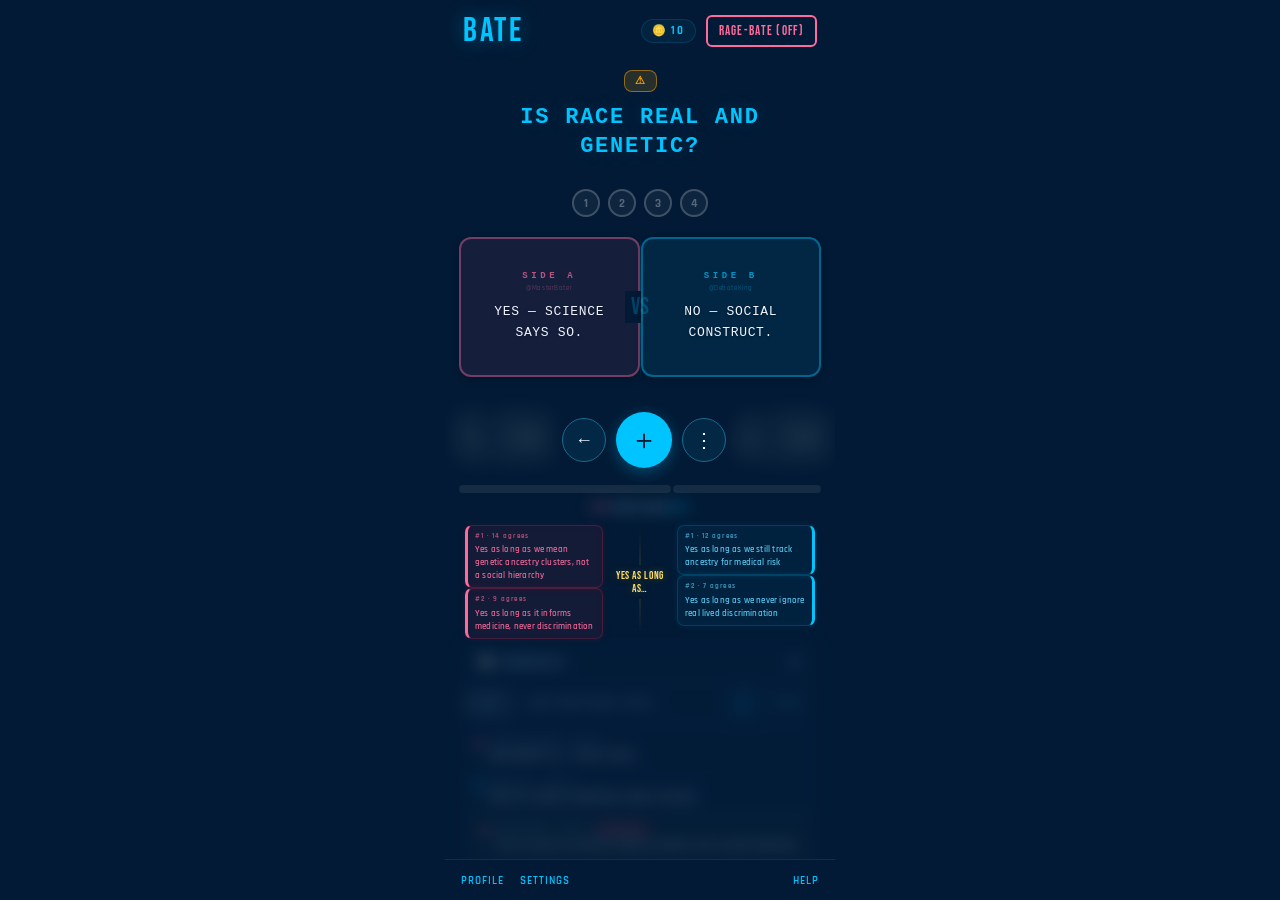
==== commit d99db6d1: "update" ====
--- a/index.html
+++ b/index.html
@@ -63,6 +63,7 @@
     max-width: 390px;
     margin: 0 auto;
     position: relative;
+    transition: background-color 0.5s ease, color 0.5s ease;
   }
 
   /* ── RAGE MODE THEME OVERRIDE ── */
@@ -436,12 +437,12 @@
     background: transparent;
     display: flex;
     flex-direction: column;
-    justify-content: center;
+    justify-content: flex-start;
     align-items: center;
-    padding: 20px 0;
+    padding: 4px 0 0;
     position: relative;
     overflow: visible;
-    touch-action: none;
+    touch-action: pan-y;
     transition: transform 0.3s cubic-bezier(0.34,1.56,0.64,1);
     cursor: grab;
     min-height: 0;
@@ -1399,7 +1400,8 @@
   .comment-area-body {
     display: flex;
     flex-direction: column;
-    max-height: 600px;
+    flex: 1 1 auto;
+    min-height: 0;
     overflow: hidden;
     transition: max-height 0.3s cubic-bezier(0.4, 0, 0.2, 1);
   }
@@ -1414,6 +1416,8 @@
     background: var(--navy2);
     display: flex;
     flex-direction: column;
+    flex: 1 1 auto;       /* fill the space below the debate so more comments show */
+    min-height: 0;
     filter: blur(8px);
     opacity: 0.4;
     transition: filter 0.3s, opacity 0.3s;
@@ -1425,6 +1429,7 @@
   .comment-area.collapsed {
     border-top: none;
     background: transparent;
+    flex: 0 0 auto;       /* don't reserve empty space when collapsed */
   }
   
   /* Unblur after vote is cast and confirmed - FORCE IT */
@@ -1501,28 +1506,20 @@
   }
   .comment-post-btn:hover { color: var(--cyan); }
 
-  /* scrollable comment list — newest first */
+  /* scrollable comment list — newest first; fills the comment area and scrolls */
   .comment-list {
-    flex: 1;
-    max-height: 118px;            /* show ~2 comments; scroll for the rest */
+    flex: 1 1 auto;
+    min-height: 0;
     overflow-y: auto;
+    overscroll-behavior: contain;        /* don't chain scroll to the page */
+    -webkit-overflow-scrolling: touch;
+    touch-action: pan-y;                 /* allow finger-scroll without triggering swipe-nav */
     padding: 6px 0;
     display: flex;
     flex-direction: column;
-    transition: max-height 0.3s ease;
-  }
-  .comment-list.expanded { max-height: 320px; }
+  }
   .comment-list::-webkit-scrollbar { width: 2px; }
   .comment-list::-webkit-scrollbar-thumb { background: var(--muted); }
-
-  .comment-expand-toggle {
-    font-size: 9px; font-weight: 700; letter-spacing: 0.12em;
-    color: var(--cyan); cursor: pointer; padding: 2px 7px;
-    border: 1px solid rgba(0,191,255,0.22); border-radius: 10px;
-    transition: all 0.2s; white-space: nowrap;
-  }
-  .comment-expand-toggle:hover { background: rgba(0,191,255,0.1); }
-  body.rage-mode .comment-expand-toggle { color: var(--red); border-color: rgba(255,45,85,0.3); }
 
   .comment-row {
     display: flex;
@@ -1600,7 +1597,7 @@
 
   /* Adjust card area to account for newsbar */
   .card-area {
-    padding-top: 88px; /* 60px header + 28px newsbar */
+    padding-top: 10px; /* content moved up; no newsbar present */
   }
 
   /* ── ANALYTICS ICON ON CARD ── */
@@ -3919,24 +3916,7 @@
 <!-- CARD STACK -->
 <div class="card-area">
   <div class="card-stack" id="card-stack">
-    
-    <!-- Rebuttal cards (behind) -->
-    <div class="rebuttal-card rebuttal-peek" id="rebuttal-card-4" onclick="viewRebuttal(4)" style="z-index: 1;">
-      <div class="rebuttal-mini-label">SIDE B - REBUTTAL 2/2</div>
-    </div>
-    
-    <div class="rebuttal-card rebuttal-peek" id="rebuttal-card-3" onclick="viewRebuttal(3)" style="z-index: 2;">
-      <div class="rebuttal-mini-label">SIDE B - REBUTTAL 1/2</div>
-    </div>
-    
-    <div class="rebuttal-card rebuttal-peek" id="rebuttal-card-2" onclick="viewRebuttal(2)" style="z-index: 3;">
-      <div class="rebuttal-mini-label">SIDE A - REBUTTAL 2/2</div>
-    </div>
-    
-    <div class="rebuttal-card rebuttal-peek" id="rebuttal-card-1" onclick="viewRebuttal(1)" style="z-index: 4;">
-      <div class="rebuttal-mini-label">SIDE A - REBUTTAL 1/2</div>
-    </div>
-    
+
     <!-- Main debate card (front) -->
   <div class="card" id="main-card"
     ontouchstart="ts(event)" ontouchmove="tm(event)" ontouchend="te(event)"
@@ -4040,10 +4020,7 @@
     <div class="comment-area">
       <div class="comment-area-header" onclick="toggleComments()">
         <span class="comment-area-title">💬 COMMENTS</span>
-        <span style="display:flex;align-items:center;gap:10px;">
-          <span class="comment-expand-toggle" id="comment-expand-toggle" onclick="event.stopPropagation(); toggleCommentExpand()">⤢ VIEW ALL</span>
-          <span class="comment-toggle-arrow" id="comment-arrow">▼</span>
-        </span>
+        <span class="comment-toggle-arrow" id="comment-arrow">▼</span>
       </div>
       <div class="comment-area-body" id="comment-body">
         <div class="comment-input-bar">
@@ -4561,15 +4538,6 @@
   }
 }
 
-// Expand the comment list so you can scroll through everyone's comments
-function toggleCommentExpand() {
-  const list = document.getElementById('comment-list');
-  const btn = document.getElementById('comment-expand-toggle');
-  if(!list) return;
-  const expanded = list.classList.toggle('expanded');
-  if(btn) btn.textContent = expanded ? '⤡ SHOW LESS' : '⤢ VIEW ALL';
-}
-
 // Toggle options menu
 function toggleOptionsMenu() {
   const modal = document.getElementById('options-menu-modal');
@@ -5679,8 +5647,17 @@
 }
 
 // ═══ SWIPE TOUCH ═══
-function ts(e){ sx=e.touches[0].clientX; sy=e.touches[0].clientY; }
+let inScrollZone = false;
+function startedInComments(e){
+  const t = e.target;
+  return !!(t && t.closest && t.closest('.comment-area'));
+}
+function ts(e){
+  inScrollZone = startedInComments(e);   // touches in the comments scroll, don't navigate
+  sx=e.touches[0].clientX; sy=e.touches[0].clientY;
+}
 function tm(e){
+  if(inScrollZone) return;               // let the comment list scroll natively
   const dx=e.touches[0].clientX-sx, dy=e.touches[0].clientY-sy;
   const card=document.getElementById('main-card');
   if(Math.abs(dx)>Math.abs(dy)){
@@ -5706,6 +5683,7 @@
   }
 }
 function te(e){
+  if(inScrollZone){ inScrollZone=false; return; }   // was a comment scroll — don't navigate
   const dx=e.changedTouches[0].clientX-sx, dy=e.changedTouches[0].clientY-sy;
   const card=document.getElementById('main-card');
   card.classList.remove('swipe-left','swipe-right');
@@ -5716,9 +5694,9 @@
 }
 
 // ═══ SWIPE MOUSE ═══
-function ms(e){ dragging=true; sx=e.clientX; sy=e.clientY; }
+function ms(e){ inScrollZone = startedInComments(e); dragging=true; sx=e.clientX; sy=e.clientY; }
 function mm(e){
-  if(!dragging) return;
+  if(!dragging || inScrollZone) return;
   const dx=e.clientX-sx, dy=e.clientY-sy;
   const card=document.getElementById('main-card');
   card.classList.toggle('swipe-left', dx<-20);
@@ -5730,6 +5708,7 @@
 }
 function me(e){
   if(!dragging) return; dragging=false;
+  if(inScrollZone){ inScrollZone=false; return; }
   const dx=e.clientX-sx, dy=e.clientY-sy;
   const card=document.getElementById('main-card');
   card.classList.remove('swipe-left','swipe-right');
@@ -5917,14 +5896,10 @@
 // ═══ RAGE ═══
 function triggerRage(){
   if(isRage){
-    // Turning OFF — calming breath; red light fades smoothly back to navy
+    // Turning OFF — calming breath; clear any red light, revert to navy/cyan
     playAudio('audio-rage-off');
-    const overlay = document.getElementById('rage-leak-overlay');
-    overlay.classList.add('show');
-    void overlay.offsetWidth;
-    overlay.classList.add('lit');     // brief red wash on top
-    deactivateRageTheme();            // UI reverts to navy beneath it
-    setTimeout(fadeOutLeaks, 300);    // then the red light fades away
+    fadeOutLeaks();          // fade out any lingering red leak overlay (no new red bloom)
+    deactivateRageTheme();   // revert theme to navy/cyan (smoothed by body transition)
     return;
   }
   // Turning ON — red light starts to shine in, then show the agreement
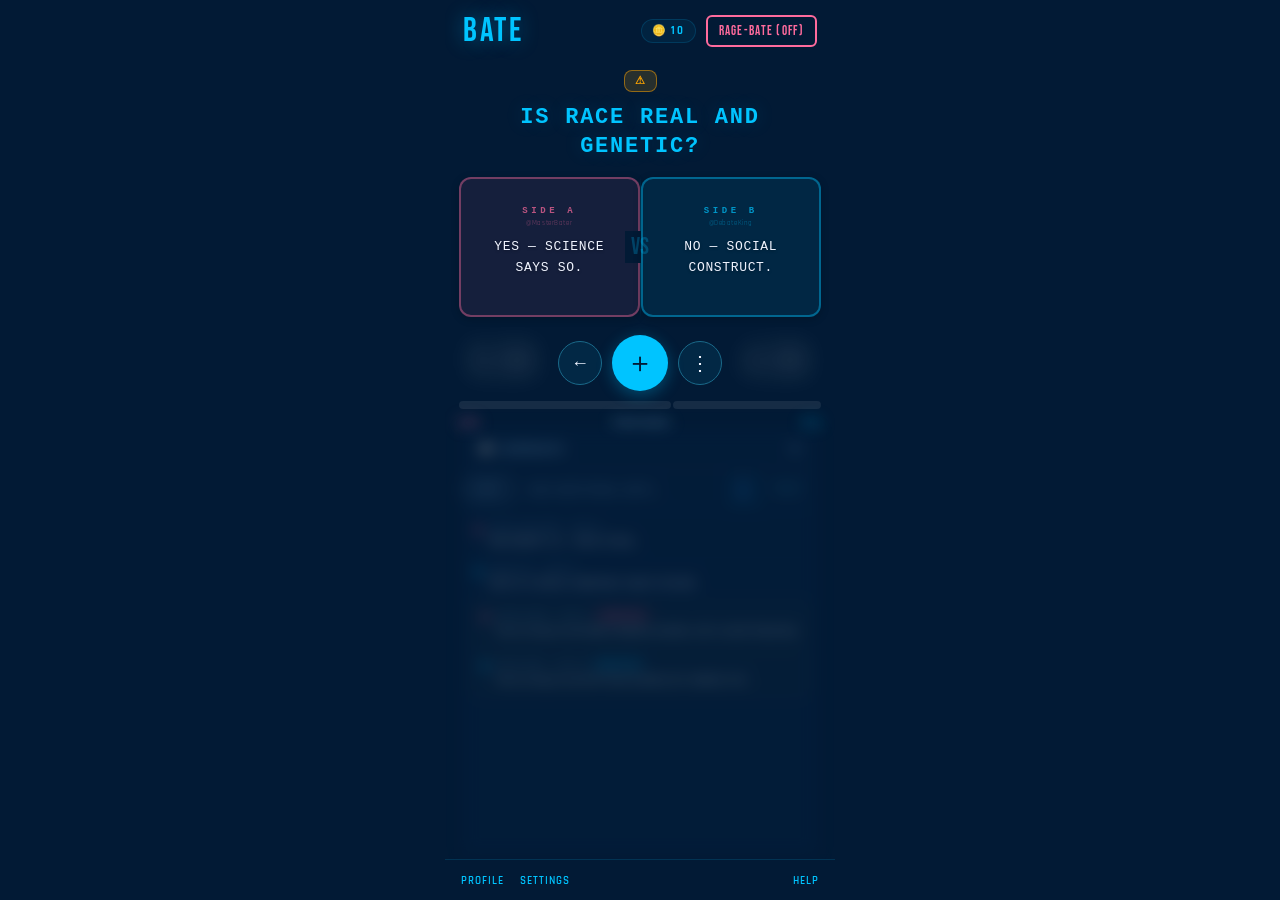
==== commit e1f4f823: "update" ====
--- a/index.html
+++ b/index.html
@@ -352,7 +352,7 @@
   /* ── CARD AREA ── */
   .card-area {
     flex: 1;
-    padding: 8px 14px 6px;
+    padding: 8px 14px calc(46px + var(--safe-bot)); /* clear the fixed bottom nav */
     display: flex;
     flex-direction: column;
     overflow: hidden;
@@ -551,7 +551,7 @@
     align-items: center;
     justify-content: center;
     gap: 8px;
-    margin-bottom: 20px;
+    margin-bottom: 12px;
   }
   
   .rebuttal-dot {
@@ -590,7 +590,7 @@
     text-align: center;
     color: var(--cyan);
     line-height: 1.3;
-    margin-bottom: 28px;
+    margin-bottom: 16px;
     font-weight: 700;
     text-shadow: 0 0 20px rgba(0,191,255,0.2);
     transition: all 0.5s ease;
@@ -620,7 +620,7 @@
     grid-template-columns: 1fr 1px 1fr;
     align-items: stretch;
     width: 100%;
-    margin-bottom: 32px;
+    margin-bottom: 18px;
     gap: 0;
     min-height: 140px;
     transition: opacity 0.5s ease-in-out;  /* Smooth fade in */
@@ -791,7 +791,7 @@
   .vote-counts {
     display: grid; grid-template-columns: 1fr auto 1fr;
     align-items: center;
-    width: 100%; margin-bottom: 14px; gap: 10px;
+    width: 100%; margin-bottom: 10px; gap: 10px;
   }
   .vote-controls-center {
     display: flex; align-items: center; justify-content: center; gap: 10px;
@@ -799,7 +799,7 @@
   .vote-num {
     text-align: center;
     font-family: var(--font-d);
-    font-size: clamp(44px, 12vw, 62px);
+    font-size: clamp(32px, 9vw, 46px);
     letter-spacing: 0.02em;
     color: rgba(255,255,255,0.15);
     line-height: 1;
@@ -865,6 +865,7 @@
   }
   
   .bar-pct {
+    display: none; /* percentages live in the row below now — no duplicate on the 8px bar */
     font-size: 9px;
     font-weight: 700;
     letter-spacing: 0.1em;
@@ -881,10 +882,11 @@
   }
   
   .vote-bar-fill { display: none; } /* Hide old single bar */
-  .vote-pcts { 
-    display: flex; 
-    justify-content: space-between; 
-    font-size: 10px; 
+  .vote-pcts {
+    display: flex;
+    width: 100%;
+    justify-content: space-between;
+    font-size: 10px;
     font-weight: 600; 
     letter-spacing: 0.15em; 
     color: var(--muted); 
@@ -2449,10 +2451,10 @@
   }
 
   .rage-warning-disclaimer {
-    font-size: 11px; line-height: 1.6; text-align: center;
-    color: rgba(255,45,85,0.5); margin-bottom: 24px;
-    padding: 12px; border: 1px dashed rgba(255,45,85,0.2);
-    border-radius: 8px; background: rgba(255,45,85,0.02);
+    font-size: 12px; line-height: 1.6; text-align: center;
+    color: rgba(255,224,230,0.92); margin-bottom: 24px;   /* was 0.5 red on near-black — barely visible */
+    padding: 12px; border: 1px dashed rgba(255,90,120,0.45);
+    border-radius: 8px; background: rgba(255,45,85,0.07);
   }
 
   .rage-warning-actions {
@@ -3352,8 +3354,18 @@
      ══════════════════════════════ */
   .qualified-conditions {
     width: 100%;
-    margin: 10px 0 4px;
+    margin: 8px 0 4px;
     padding: 0 2px;
+    filter: blur(8px);            /* gated until the user votes, like the comments */
+    opacity: 0.45;
+    pointer-events: none;
+    transition: filter 0.3s, opacity 0.3s;
+  }
+  .card.voted .qualified-conditions,
+  .card.vote-confirmed .qualified-conditions {
+    filter: blur(0);
+    opacity: 1;
+    pointer-events: auto;
   }
 
   .qc-sides {
@@ -3474,6 +3486,170 @@
 
   .condition-badge-a { background:rgba(255,45,85,0.14); border-color:rgba(255,45,85,0.38); color:var(--red); }
   .condition-badge-b { background:rgba(0,191,255,0.09); border-color:rgba(0,191,255,0.28); color:var(--cyan); }
+  /* ═══════════════════════════════════════
+     TAG IN  (request → approve → high-five)
+     ═══════════════════════════════════════ */
+  .tagin-side-pick { display:flex; gap:10px; margin-bottom:14px; }
+  .tagin-side-btn {
+    flex:1; padding:12px; border-radius:10px; cursor:pointer;
+    font-family:var(--font-d); font-size:16px; letter-spacing:0.08em;
+    border:2px solid var(--muted); background:transparent; color:var(--muted);
+    transition:all 0.15s;
+  }
+  .tagin-side-btn.sel-a { border-color:var(--red);  color:var(--red);  background:rgba(255,107,157,0.12); }
+  .tagin-side-btn.sel-b { border-color:var(--cyan); color:var(--cyan); background:rgba(0,196,255,0.12); }
+  .tagin-side-btn.full { opacity:0.35; pointer-events:none; }
+  .tagin-preview-count { font-size:9px; letter-spacing:0.1em; color:var(--muted); text-align:right; margin:-8px 0 14px; }
+
+  /* tagged-in badge that lands on a side after approval */
+  .tagged-badge-slot { width:100%; display:flex; justify-content:center; }
+  .tagged-badge {
+    display:inline-flex; align-items:center; gap:6px;
+    margin-top:8px; padding:4px 9px; border-radius:20px;
+    font-size:8px; font-weight:700; letter-spacing:0.12em; font-family:var(--font-b);
+    animation: tagBadgePop 0.45s cubic-bezier(0.34,1.7,0.64,1);
+  }
+  .side-a .tagged-badge { background:rgba(255,107,157,0.16); border:1px solid rgba(255,107,157,0.5); color:var(--red); }
+  .side-b .tagged-badge { background:rgba(0,196,255,0.16);  border:1px solid rgba(0,196,255,0.5);  color:var(--cyan); }
+  .tagged-badge .tb-remove { cursor:pointer; opacity:0.55; font-size:10px; margin-left:2px; }
+  .tagged-badge .tb-remove:hover { opacity:1; }
+  @keyframes tagBadgePop { from{transform:scale(0); opacity:0;} to{transform:scale(1); opacity:1;} }
+
+  /* handshake indicator tucked into the corner of the tagged-in side box */
+  .tagged-corner {
+    position:absolute; top:8px; font-size:18px; line-height:1; cursor:pointer; z-index:6;
+    filter: drop-shadow(0 0 7px rgba(255,208,0,0.6));
+    animation: tagBadgePop 0.45s cubic-bezier(0.34,1.7,0.64,1);
+    transition: transform 0.15s;
+  }
+  .tagged-corner.corner-a { left:8px; }
+  .tagged-corner.corner-b { right:8px; }
+  .tagged-corner:hover { transform: scale(1.18); }
+
+  /* ── HIGH-FIVE OVERLAY ── */
+  #highfive-overlay {
+    position:fixed; inset:0; z-index:9500; display:none;
+    align-items:center; justify-content:center;
+    max-width:390px; left:0; right:0; margin:0 auto;
+    background:rgba(2,10,22,0); transition:background 0.25s;
+  }
+  #highfive-overlay.play { display:flex; background:rgba(2,10,22,0.82); }
+  .hf-stage { position:relative; width:100%; height:300px; }
+  #highfive-overlay.play .hf-stage { animation: hfShake 0.5s ease-out 0.38s; }
+
+  .hf-hand {
+    position:absolute; top:50%; left:50%; font-size:96px; line-height:1; opacity:0;
+    filter: drop-shadow(0 8px 18px rgba(0,0,0,0.55));
+  }
+  #highfive-overlay.play .hf-hand-left  { animation: hfLeft  0.55s cubic-bezier(0.45,0,0.25,1.5) forwards; }
+  #highfive-overlay.play .hf-hand-right { animation: hfRight 0.55s cubic-bezier(0.45,0,0.25,1.5) forwards; }
+  @keyframes hfLeft {
+    0%   { opacity:0; transform: translate(-280px,-50%) rotate(-22deg); }
+    55%  { opacity:1; }
+    100% { opacity:1; transform: translate(-46px,-50%) rotate(10deg); }
+  }
+  @keyframes hfRight {
+    0%   { opacity:0; transform: translate(180px,-50%) scaleX(-1) rotate(-22deg); }
+    55%  { opacity:1; }
+    100% { opacity:1; transform: translate(-50px,-50%) scaleX(-1) rotate(10deg); }
+  }
+
+  .hf-flash {
+    position:absolute; top:50%; left:50%; width:46px; height:46px; border-radius:50%;
+    transform:translate(-50%,-50%) scale(0); opacity:0;
+    background:radial-gradient(circle, rgba(255,255,255,0.95), rgba(0,196,255,0.5) 42%, transparent 70%);
+  }
+  #highfive-overlay.play .hf-flash { animation: hfFlash 0.6s ease-out 0.36s forwards; }
+  @keyframes hfFlash { 0%{transform:translate(-50%,-50%) scale(0); opacity:0;} 18%{opacity:1;} 100%{transform:translate(-50%,-50%) scale(7); opacity:0;} }
+
+  .hf-ring {
+    position:absolute; top:50%; left:50%; width:64px; height:64px; border-radius:50%;
+    border:3px solid var(--cyan); transform:translate(-50%,-50%) scale(0); opacity:0;
+  }
+  #highfive-overlay.play .hf-ring { animation: hfRing 0.6s ease-out 0.4s forwards; }
+  @keyframes hfRing { 0%{transform:translate(-50%,-50%) scale(0); opacity:0;} 25%{opacity:1;} 100%{transform:translate(-50%,-50%) scale(4.2); opacity:0;} }
+
+  .hf-burst { position:absolute; top:50%; left:50%; width:0; height:0; }
+  .hf-ray {
+    position:absolute; left:-2px; bottom:0; width:4px; height:0; border-radius:2px;
+    background:linear-gradient(to top, rgba(255,224,102,0), var(--yellow));
+    transform-origin:50% 100%;
+  }
+  .hf-ray:nth-child(1){ transform:rotate(0deg); }
+  .hf-ray:nth-child(2){ transform:rotate(45deg); }
+  .hf-ray:nth-child(3){ transform:rotate(90deg); }
+  .hf-ray:nth-child(4){ transform:rotate(135deg); }
+  .hf-ray:nth-child(5){ transform:rotate(180deg); }
+  .hf-ray:nth-child(6){ transform:rotate(225deg); }
+  .hf-ray:nth-child(7){ transform:rotate(270deg); }
+  .hf-ray:nth-child(8){ transform:rotate(315deg); }
+  #highfive-overlay.play .hf-ray { animation: hfRay 0.55s ease-out 0.4s forwards; }
+  @keyframes hfRay { 0%{height:0; opacity:0;} 28%{opacity:1;} 100%{height:74px; opacity:0;} }
+
+  .hf-text {
+    position:absolute; top:calc(50% + 64px); left:50%; transform:translate(-50%,0) scale(0); opacity:0;
+    font-family:var(--font-d); font-size:44px; letter-spacing:0.1em; color:#fff;
+    text-shadow:0 0 26px rgba(0,196,255,0.85); white-space:nowrap;
+  }
+  #highfive-overlay.play .hf-text { animation: hfText 0.5s cubic-bezier(0.34,1.7,0.64,1) 0.45s forwards; }
+  @keyframes hfText { 0%{transform:translate(-50%,0) scale(0); opacity:0;} 60%{transform:translate(-50%,0) scale(1.15); opacity:1;} 100%{transform:translate(-50%,0) scale(1); opacity:1;} }
+
+  .hf-sub {
+    position:absolute; top:calc(50% + 116px); left:50%; transform:translateX(-50%); opacity:0;
+    font-size:12px; font-weight:700; letter-spacing:0.15em; color:var(--cyan); white-space:nowrap;
+  }
+  #highfive-overlay.play .hf-sub { animation: hfSub 0.4s ease-out 0.72s forwards; }
+  @keyframes hfSub { from{opacity:0; transform:translateX(-50%) translateY(8px);} to{opacity:1; transform:translateX(-50%) translateY(0);} }
+
+  @keyframes hfShake {
+    0%,100%{transform:translate(0,0);} 20%{transform:translate(-6px,3px);}
+    40%{transform:translate(6px,-2px);} 60%{transform:translate(-4px,2px);} 80%{transform:translate(3px,-1px);}
+  }
+
+  /* ═══════════════════════════════════════
+     ARGUMENT CARDS (rebuttals + tagged-in)
+     ═══════════════════════════════════════ */
+  /* dots are now tappable buttons */
+  .rebuttal-dot { cursor:pointer; padding:0; font-family:var(--font-b); }
+  .rebuttal-dot.dot-tagged { background:rgba(255,208,0,0.18); border-color:rgba(255,208,0,0.55); color:var(--yellow); font-size:13px; }
+  .rebuttal-dot.current { box-shadow:0 0 0 2px rgba(255,255,255,0.75); transform:scale(1.12); }
+  .rebuttal-dot:hover { transform:scale(1.12); }
+
+  /* card-view mode: hide the main debate, show one argument card */
+  #card-panel { display:none; width:100%; flex-direction:column; gap:14px; padding:0 4px; }
+  .card.card-mode #card-panel { display:flex; }
+  .card.card-mode .sides,
+  .card.card-mode .vote-counts,
+  .card.card-mode #create-choice-row,
+  .card.card-mode .vote-bar-track,
+  .card.card-mode .vote-pcts,
+  .card.card-mode #qualified-conditions,
+  .card.card-mode .comment-area { display:none !important; }
+
+  .card-box {
+    width:100%; box-sizing:border-box; border-radius:14px; padding:18px 18px 20px;
+    background:rgba(0,196,255,0.06); border:1.5px solid rgba(0,196,255,0.35);
+    box-shadow:0 4px 20px rgba(0,0,0,0.25);
+    animation: shuffleIn 0.4s cubic-bezier(0.34,1.56,0.64,1);
+  }
+  .card-box.cardbox-a { background:rgba(255,107,157,0.08); border-color:rgba(255,107,157,0.4); }
+  .card-box.cardbox-b { background:rgba(0,196,255,0.08);  border-color:rgba(0,196,255,0.4); }
+  .card-box-label { font-size:9px; font-weight:700; letter-spacing:0.22em; font-family:var(--font-b); margin-bottom:10px; text-align:center; }
+  .cardbox-a .card-box-label { color:var(--red); }
+  .cardbox-b .card-box-label { color:var(--cyan); }
+  .card-box-title { font-family:'Courier New',monospace; font-size:14px; font-weight:700; line-height:1.4; color:var(--white); text-align:center; margin-bottom:12px; }
+  .card-box-body { font-size:13px; line-height:1.65; color:rgba(240,244,255,0.86); }
+  .card-nav { display:flex; gap:10px; }
+  .card-nav-btn {
+    flex:1; padding:11px; border-radius:10px; cursor:pointer;
+    background:rgba(0,196,255,0.08); border:1px solid var(--cyan-dim); color:var(--cyan);
+    font-family:var(--font-d); font-size:13px; letter-spacing:0.08em; transition:all 0.2s;
+  }
+  .card-nav-btn:hover { background:rgba(0,196,255,0.16); border-color:var(--cyan); }
+  .card-nav-btn.next { background:var(--cyan); color:var(--navy); border-color:var(--cyan); }
+  .card-nav-btn.next:hover { background:var(--cyan2); }
+  body.rage-mode .card-nav-btn { color:var(--red); border-color:rgba(255,45,85,0.4); }
+  body.rage-mode .card-nav-btn.next { background:var(--red); color:#fff; }
 </style>
 </head>
 <body>
@@ -3935,14 +4111,8 @@
 
     <div class="topic" id="topic-text">SHOULD VOTING BE MANDATORY?</div>
     
-    <!-- Rebuttal Counter -->
-    <!-- Rebuttal Visual Indicator -->
-    <div class="rebuttal-dots" id="rebuttal-dots">
-      <div class="rebuttal-dot" id="dot-1">1</div>
-      <div class="rebuttal-dot" id="dot-2">2</div>
-      <div class="rebuttal-dot" id="dot-3">3</div>
-      <div class="rebuttal-dot" id="dot-4">4</div>
-    </div>
+    <!-- Card-navigation dots — rebuttals + tagged-in responses (built in renderCardDots) -->
+    <div class="rebuttal-dots" id="rebuttal-dots"></div>
 
     <div class="sides">
       <div class="side side-a" id="side-a" onclick="castVote('A')">
@@ -3950,6 +4120,7 @@
           SIDE A <span class="side-username">@MasterBater</span>
         </div>
         <div class="side-text" id="text-a">DEMOCRACY REQUIRES PARTICIPATION.</div>
+        <div class="tagged-badge-slot" id="tagged-a"></div>
       </div>
 
       <div class="vs-wrap">
@@ -3962,8 +4133,12 @@
           SIDE B <span class="side-username">@DebateKing</span>
         </div>
         <div class="side-text" id="text-b">FORCED VOTING VIOLATES FREEDOM.</div>
+        <div class="tagged-badge-slot" id="tagged-b"></div>
       </div>
     </div>
+
+    <!-- Single argument card (rebuttal or tagged-in response) shown in card-mode -->
+    <div id="card-panel"></div>
 
     <div class="vote-counts">
       <div class="vote-num" id="num-a">47</div>
@@ -3973,6 +4148,18 @@
         <button class="card-options-btn" onclick="toggleOptionsMenu()" title="Options">⋮</button>
       </div>
       <div class="vote-num" id="num-b">53</div>
+    </div>
+
+    <!-- CREATE CHOICE BUTTONS (Hidden by default) — appears right under the + button -->
+    <div class="create-choice-row" id="create-choice-row">
+      <button class="create-choice-btn" onclick="openCreateDebate()">
+        <span class="choice-label">CREATE ARGUMENT</span>
+        <span class="choice-cost">1 TOKEN</span>
+      </button>
+      <button class="create-choice-btn rebuttal-choice" id="rebuttal-choice-btn" onclick="openCreateRebuttal()">
+        <span class="choice-label">ADD REBUTTAL</span>
+        <span class="choice-count" id="rebuttal-inline-count">4</span>
+      </button>
     </div>
 
     <div class="vote-bar-track">
@@ -3987,33 +4174,6 @@
       <span class="pa" id="pct-a">47%</span>
       <span id="total-votes" style="color:var(--muted)">100 votes</span>
       <span class="pb" id="pct-b">53%</span>
-    </div>
-
-    <!-- ═══ QUALIFIED CONDITIONS ═══ -->
-    <div class="qualified-conditions" id="qualified-conditions">
-      <div class="qc-sides">
-        <div class="qc-side qc-side-a">
-          <div id="qc-list-a"><div class="qc-empty">No conditions yet</div></div>
-        </div>
-        <div class="qc-middle">
-          <div class="qc-middle-text">YES AS LONG AS…</div>
-        </div>
-        <div class="qc-side qc-side-b">
-          <div id="qc-list-b"><div class="qc-empty">No conditions yet</div></div>
-        </div>
-      </div>
-    </div>
-
-    <!-- CREATE CHOICE BUTTONS (Hidden by default) -->
-    <div class="create-choice-row" id="create-choice-row">
-      <button class="create-choice-btn" onclick="openCreateDebate()">
-        <span class="choice-label">CREATE ARGUMENT</span>
-        <span class="choice-cost">1 TOKEN</span>
-      </button>
-      <button class="create-choice-btn rebuttal-choice" id="rebuttal-choice-btn" onclick="openCreateRebuttal()">
-        <span class="choice-label">ADD REBUTTAL</span>
-        <span class="choice-count" id="rebuttal-inline-count">4</span>
-      </button>
     </div>
 
     <!-- COMMENT AREA - COLLAPSIBLE -->
@@ -4061,7 +4221,11 @@
 <div class="modal-overlay" id="options-menu-modal">
   <div class="modal-sheet">
     <div style="text-align:center; font-size:12px; letter-spacing:2px; color:var(--muted); margin-bottom:20px; font-weight:700;">OPTIONS</div>
-    
+
+    <button class="menu-btn" onclick="toggleOptionsMenu(); openTagInRequest();">
+      <span style="margin-right:12px;">🤝</span> Request to Tag In
+    </button>
+
     <button class="menu-btn" onclick="openAnalytics(); toggleOptionsMenu();">
       <span style="margin-right:12px;">📊</span> View Analytics
     </button>
@@ -4263,6 +4427,66 @@
 </div>
 
 <!-- Bottom nav removed - create button is now in card controls -->
+
+<!-- ═══ TAG IN — REQUEST MODAL ═══ -->
+<div class="modal-overlay" id="tagin-request-modal">
+  <div class="modal-sheet">
+    <div class="sheet-handle"></div>
+    <div class="sheet-title" style="color:var(--yellow)">🤝 TAG IN</div>
+    <div class="sheet-sub">REQUEST TO JOIN — THE ORIGINAL DEBATER APPROVES</div>
+
+    <div class="create-field-label lbl-q">WHICH SIDE DO YOU WANT?</div>
+    <div class="tagin-side-pick">
+      <button class="tagin-side-btn" id="tagin-pick-a" onclick="pickTagSide('A')">← SIDE A</button>
+      <button class="tagin-side-btn" id="tagin-pick-b" onclick="pickTagSide('B')">SIDE B →</button>
+    </div>
+
+    <div class="create-field-label lbl-q">YOUR ARGUMENT PREVIEW</div>
+    <textarea class="create-input" id="tagin-preview" rows="3" placeholder="2–3 sentences making your case to join this side..." maxlength="180" oninput="taginCount()"></textarea>
+    <div class="tagin-preview-count" id="tagin-cc">0 / 180</div>
+
+    <div class="token-note">🤝 1 PERSON PER SIDE &nbsp;·&nbsp; TAGGED IN GETS <span>1 RESPONSE + 1 REBUTTAL</span></div>
+
+    <button class="sheet-btn primary" onclick="submitTagInRequest()">SEND REQUEST</button>
+    <button class="sheet-btn ghost" onclick="closeModal('tagin-request-modal')">CANCEL</button>
+  </div>
+</div>
+
+<!-- ═══ TAG IN — APPROVAL MODAL (original debater) ═══ -->
+<div class="modal-overlay" id="tagin-approve-modal">
+  <div class="modal-sheet">
+    <div class="sheet-handle"></div>
+    <div class="sheet-title" style="color:var(--yellow)">🔔 TAG-IN REQUEST</div>
+    <div class="sheet-sub">SOMEONE WANTS TO JOIN YOUR DEBATE</div>
+
+    <div style="padding:16px; background:rgba(255,208,0,0.05); border:1px solid rgba(255,208,0,0.2); border-radius:12px; margin-bottom:18px;">
+      <div style="font-size:10px; letter-spacing:0.15em; color:var(--muted); margin-bottom:8px;">
+        <span id="tagin-req-user" style="color:var(--yellow); font-weight:700;">@Viewer</span>
+        &nbsp;·&nbsp; WANTS <span id="tagin-req-side" style="color:var(--white); font-weight:700;">SIDE A</span>
+      </div>
+      <div id="tagin-req-preview" style="font-size:14px; line-height:1.6; color:var(--white);">…</div>
+    </div>
+
+    <button class="sheet-btn primary" onclick="acceptTagIn()">✓ ACCEPT — TAG THEM IN</button>
+    <button class="sheet-btn ghost" onclick="rejectTagIn()">✕ REJECT</button>
+  </div>
+</div>
+
+<!-- ═══ HIGH-FIVE ANIMATION OVERLAY ═══ -->
+<div id="highfive-overlay">
+  <div class="hf-stage">
+    <div class="hf-ring"></div>
+    <div class="hf-flash"></div>
+    <div class="hf-burst">
+      <span class="hf-ray"></span><span class="hf-ray"></span><span class="hf-ray"></span><span class="hf-ray"></span>
+      <span class="hf-ray"></span><span class="hf-ray"></span><span class="hf-ray"></span><span class="hf-ray"></span>
+    </div>
+    <div class="hf-hand hf-hand-left">✋</div>
+    <div class="hf-hand hf-hand-right">✋</div>
+    <div class="hf-text">TAGGED IN!</div>
+    <div class="hf-sub" id="hf-sub">@you joined</div>
+  </div>
+</div>
 
 <div class="toast" id="toast-el"></div>
 
@@ -4639,7 +4863,6 @@
   document.getElementById('welcome-screen').classList.add('hidden');
   document.getElementById('tutorial').classList.add('hidden');
   document.getElementById('help-btn').classList.remove('hidden');
-  seedConditions();
   render();
 });
 
@@ -4700,45 +4923,12 @@
   updateVotes(d.vA, d.vB);
   renderVotedState();
   renderComments();
-  
-  // Update rebuttal dots based on debate rebuttals
-  const rebs = getDebateRebuttals(d.topic);
-  for(let i = 1; i <= 4; i++){
-    const dot = document.getElementById(`dot-${i}`);
-    const reb = rebs[i-1];
-    
-    // Remove all classes
-    dot.classList.remove('active-a', 'active-b');
-    
-    // Add color based on which side posted this rebuttal
-    if(reb){
-      if(reb.side === 'A'){
-        dot.classList.add('active-a');
-      } else {
-        dot.classList.add('active-b');
-      }
-    }
-  }
-  
-  // Show/hide rebuttal cards based on counts (old logic for peeking cards - can remove later)
-  const rebuttalCards = [
-    { id: 'rebuttal-card-1', side: 'A', num: 1 },
-    { id: 'rebuttal-card-2', side: 'A', num: 2 },
-    { id: 'rebuttal-card-3', side: 'B', num: 1 },
-    { id: 'rebuttal-card-4', side: 'B', num: 2 }
-  ];
-  
-  rebuttalCards.forEach(rc => {
-    const card = document.getElementById(rc.id);
-    if(card){
-      const count = rc.side === 'A' ? (rebs.filter(r => r && r.side === 'A').length) : (rebs.filter(r => r && r.side === 'B').length);
-      if(count >= rc.num){
-        card.classList.remove('hidden');
-      } else {
-        card.classList.add('hidden');
-      }
-    }
-  });
+  renderTaggedBadges();
+  
+  // exit any open argument card and rebuild the card-navigation dots
+  document.getElementById('main-card').classList.remove('card-mode');
+  cardIdx = 0;
+  renderCardDots();
   
   // Update fact-check badge
   const badge = document.getElementById('fact-badge');
@@ -4771,8 +4961,7 @@
   yesAutoActive = false;
   activeSide = votedMap[key()] || null;
   updateSideTag();
-  renderConditions();
-  
+
   // TEMP: Revealing animation disabled
   // setTimeout(() => {
   //   card.classList.remove('revealing');
@@ -4813,7 +5002,11 @@
   document.getElementById('bar-b').style.width = pB + '%';
   document.getElementById('bar-pct-a').textContent = pA+'%';
   document.getElementById('bar-pct-b').textContent = pB+'%';
-  
+
+  // Keep the percentage row in sync with the bars (was showing stale 47/53)
+  document.getElementById('pct-a').textContent = pA+'%';
+  document.getElementById('pct-b').textContent = pB+'%';
+
   // Update total votes text
   document.getElementById('total-votes').textContent = fmt(total)+' votes';
   
@@ -4893,6 +5086,99 @@
   }).join('');
 }
 
+// ═══ TAG IN ═══
+// tagState[key] = { A: {user,preview,responseUsed,rebuttalUsed} | null, B: {...} | null }
+let tagState = {};
+let tagPick = null;        // side chosen in the request modal
+let pendingTagReq = null;  // request awaiting the debater's approval
+
+function getTag(){ const k = key(); if(!tagState[k]) tagState[k] = { A:null, B:null }; return tagState[k]; }
+function taginUser(){ const el = document.getElementById('display-username'); return '@' + (el ? el.textContent.trim() : 'You'); }
+
+function openTagInRequest(){
+  if(isRage){ toast('TAG IN IS DISABLED IN RAGE-BATE','red'); return; }   // rule: off in rage mode
+  const t = getTag();
+  if(t.A && t.B){ toast('BOTH SIDES ALREADY TAGGED IN',''); return; }
+  tagPick = null;
+  document.getElementById('tagin-preview').value = '';
+  taginCount();
+  const pa = document.getElementById('tagin-pick-a'), pb = document.getElementById('tagin-pick-b');
+  pa.className = 'tagin-side-btn' + (t.A ? ' full' : ''); pa.textContent = t.A ? 'SIDE A FULL' : '← SIDE A';
+  pb.className = 'tagin-side-btn' + (t.B ? ' full' : ''); pb.textContent = t.B ? 'SIDE B FULL' : 'SIDE B →';
+  document.getElementById('tagin-request-modal').classList.add('show');
+}
+
+function pickTagSide(s){
+  const t = getTag();
+  if((s === 'A' && t.A) || (s === 'B' && t.B)) return;   // can't pick a full side
+  tagPick = s;
+  const pa = document.getElementById('tagin-pick-a'), pb = document.getElementById('tagin-pick-b');
+  pa.className = 'tagin-side-btn' + (t.A ? ' full' : '') + (s === 'A' ? ' sel-a' : '');
+  pb.className = 'tagin-side-btn' + (t.B ? ' full' : '') + (s === 'B' ? ' sel-b' : '');
+}
+
+function taginCount(){
+  const v = document.getElementById('tagin-preview').value;
+  document.getElementById('tagin-cc').textContent = v.length + ' / 180';
+}
+
+function submitTagInRequest(){
+  const preview = document.getElementById('tagin-preview').value.trim();
+  if(!tagPick){ toast('PICK A SIDE FIRST','red'); return; }
+  if(preview.length < 10){ toast('WRITE A SHORT PREVIEW FIRST','red'); return; }
+  pendingTagReq = { side: tagPick, preview, user: '@You', debateKey: key() };
+  closeModal('tagin-request-modal');
+  // Production: this fires a realtime notification to the original debater.
+  // Prototype: surface the debater's approval view so you can see the whole loop.
+  document.getElementById('tagin-req-user').textContent = pendingTagReq.user;
+  document.getElementById('tagin-req-side').textContent = 'SIDE ' + pendingTagReq.side;
+  document.getElementById('tagin-req-preview').textContent = pendingTagReq.preview;
+  toast('REQUEST SENT TO THE DEBATER','yellow');
+  setTimeout(() => document.getElementById('tagin-approve-modal').classList.add('show'), 450);
+}
+
+function rejectTagIn(){ closeModal('tagin-approve-modal'); pendingTagReq = null; toast('REQUEST REJECTED','red'); }
+
+function acceptTagIn(){
+  if(!pendingTagReq) return;
+  const k = pendingTagReq.debateKey;
+  if(!tagState[k]) tagState[k] = { A:null, B:null };
+  tagState[k][pendingTagReq.side] = { user: pendingTagReq.user, preview: pendingTagReq.preview, responseUsed:false, rebuttalUsed:false };
+  const side = pendingTagReq.side, user = pendingTagReq.user;
+  closeModal('tagin-approve-modal');
+  pendingTagReq = null;
+  playHighFive(side, user);
+}
+
+function playHighFive(side, user){
+  const ov = document.getElementById('highfive-overlay');
+  document.getElementById('hf-sub').textContent = user + ' JOINED SIDE ' + side;
+  ov.classList.remove('play'); void ov.offsetWidth; ov.classList.add('play');   // restart the animation
+  setTimeout(() => {
+    ov.classList.remove('play');
+    renderTaggedBadges();
+    renderCardDots();   // tagged response now appears as the top card/dot
+    toast('🤝 ' + user + ' TAGGED IN — SIDE ' + side, side === 'A' ? 'red' : 'cyan');
+  }, 1900);
+}
+
+function renderTaggedBadges(){
+  const t = getTag();
+  ['A','B'].forEach(s => {
+    const slot = document.getElementById('tagged-' + s.toLowerCase());
+    if(!slot) return;
+    const info = t[s];
+    if(info && !isRage){   // tagged indicator never shows in rage mode
+      slot.innerHTML = '<span class="tagged-corner corner-' + s.toLowerCase() + '" title="' + info.user +
+        ' tagged in — tap to remove" onclick="event.stopPropagation(); removeTaggedIn(\'' + s + '\')">🤝</span>';
+    } else {
+      slot.innerHTML = '';
+    }
+  });
+}
+
+function removeTaggedIn(s){ getTag()[s] = null; renderTaggedBadges(); renderCardDots(); toast('TAGGED USER REMOVED',''); }
+
 // ═══ VOTING ═══
 // Vote confirmation setting
 let voteConfirmationEnabled = true; // Default: ON
@@ -5093,23 +5379,13 @@
   if(!userComments[k]) userComments[k] = [];
   userComments[k].push({ side:activeSide, text:rawText.toUpperCase(), user:commentUser, isCondition:isCond });
 
-  if(isCond){
-    if(!conditions[k]) conditions[k] = { A:[], B:[] };
-    const newCond = { text:rawText, user:commentUser, votes:1 };
-    conditions[k][activeSide].push(newCond);
-    // Async bonus check after render so list is current
-    setTimeout(() => checkConditionBonus(activeSide, k, newCond), 50);
-    toast('📋 CONDITION POSTED — 3 TOKENS SPENT','yellow');
-  } else {
-    toast('ARGUMENT POSTED ✓','');
-  }
+  toast(isCond ? '📋 CONDITION POSTED — 3 TOKENS SPENT' : 'ARGUMENT POSTED ✓', isCond ? 'yellow' : '');
 
   document.getElementById('c-input').value = '';
   yesAutoActive = false;
   interactionCount++;
   checkSwipeBar();
   renderComments();
-  renderConditions();
 }
 
 // enter key posts + yes-autocomplete
@@ -5488,6 +5764,74 @@
   interactionCount++;
   checkSwipeBar();
   render();
+}
+
+// ═══ ARGUMENT CARDS (rebuttals + tagged-in responses) ═══
+// Ordered extra cards for the current debate: tagged-in responses first (newest = "top card"),
+// then the rebuttal thread. cardIdx 0 = main debate; 1..N = these cards.
+function getCards(){
+  const d = debates()[idx % debates().length];
+  const rebs = getDebateRebuttals(d.topic);
+  const cards = [];
+  const t = getTag();
+  ['A','B'].forEach(s => {
+    if(t[s] && !isRage){
+      cards.push({ kind:'tagged', side:s, title:'TAGGED-IN RESPONSE', body:t[s].preview, by:t[s].user + ' · SIDE ' + s });
+    }
+  });
+  rebs.forEach(r => { if(r) cards.push({ kind:'rebuttal', side:r.side, title:r.topic, body:r.arg, by:'SIDE ' + r.side + ' · REBUTTAL' }); });
+  return cards;
+}
+
+function renderCardDots(){
+  const row = document.getElementById('rebuttal-dots');
+  if(!row) return;
+  const cards = getCards();
+  if(cards.length === 0){ row.style.display = 'none'; row.innerHTML = ''; return; }
+  row.style.display = 'flex';
+  let rebNum = 0;
+  row.innerHTML = cards.map((c, i) => {
+    const n = i + 1;
+    let label;
+    if(c.kind === 'tagged'){ label = '🤝'; } else { rebNum++; label = rebNum; }
+    const cls = 'rebuttal-dot ' + (c.side === 'A' ? 'active-a' : 'active-b') +
+      (c.kind === 'tagged' ? ' dot-tagged' : '') + (cardIdx === n ? ' current' : '');
+    return '<button class="' + cls + '" title="' + c.by + '" onclick="showCard(' + n + ')">' + label + '</button>';
+  }).join('');
+}
+
+function showCard(n){
+  const cards = getCards();
+  if(n < 1 || n > cards.length){ showMainDebate(); return; }
+  cardIdx = n;
+  const c = cards[n - 1];
+  const sideClass = c.side === 'A' ? 'cardbox-a' : 'cardbox-b';
+  const tagMark = c.kind === 'tagged' ? '🤝 ' : '';
+  const lastCard = (n >= cards.length);
+  document.getElementById('main-card').classList.add('card-mode');
+  document.getElementById('card-panel').innerHTML =
+    '<div class="card-box ' + sideClass + '">' +
+      '<div class="card-box-label">' + tagMark + c.by + '</div>' +
+      '<div class="card-box-title">' + c.title + '</div>' +
+      '<div class="card-box-body">' + c.body + '</div>' +
+    '</div>' +
+    '<div class="card-nav">' +
+      '<button class="card-nav-btn" onclick="showMainDebate()">← DEBATE</button>' +
+      '<button class="card-nav-btn next" onclick="nextCard()">' + (lastCard ? 'BACK TO DEBATE →' : 'NEXT →') + '</button>' +
+    '</div>';
+  renderCardDots();   // refresh which dot is "current"
+}
+
+function nextCard(){
+  const cards = getCards();
+  if(cardIdx >= cards.length){ showMainDebate(); return; }   // past the last card → back to the main debate
+  showCard(cardIdx + 1);
+}
+
+function showMainDebate(){
+  cardIdx = 0;
+  document.getElementById('main-card').classList.remove('card-mode');
+  render();   // cleanly restores the two sides (no DOM wipe)
 }
 
 function nextRebuttal(){
@@ -5690,7 +6034,7 @@
   ['sl-l','sl-r','sl-u','sl-d'].forEach(id=>document.getElementById(id).style.opacity=0);
   if(Math.abs(dx)>Math.abs(dy) && Math.abs(dx)>50) castVote(dx<0?'A':'B');
   else if(dy<-60) nextDebate();
-  else if(dy>60) nextRebuttal();
+  // swipe-down rebuttal removed — tap the dots to open argument cards
 }
 
 // ═══ SWIPE MOUSE ═══
@@ -5715,7 +6059,7 @@
   ['sl-l','sl-r','sl-u','sl-d'].forEach(id=>document.getElementById(id).style.opacity=0);
   if(Math.abs(dx)>Math.abs(dy) && Math.abs(dx)>50) castVote(dx<0?'A':'B');
   else if(dy<-60) nextDebate();
-  else if(dy>60) nextRebuttal();
+  // swipe-down rebuttal removed — tap the dots to open argument cards
 }
 function ml(e){ if(dragging){ dragging=false; me(e); } }
 
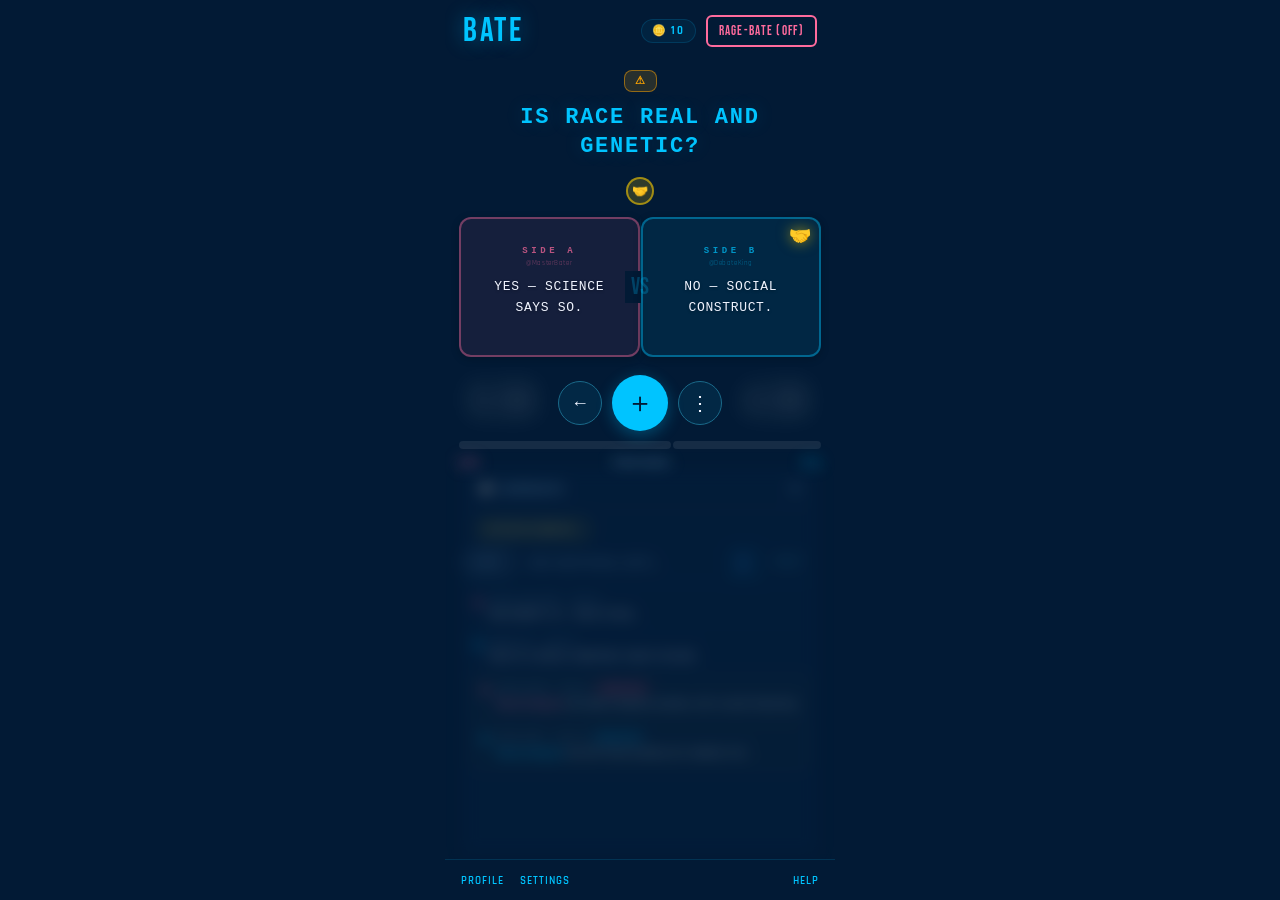
==== commit d08a9ae0: "update" ====
--- a/index.html
+++ b/index.html
@@ -807,9 +807,15 @@
     filter: blur(12px); /* Heavy blur before voting - completely unreadable */
   }
   
-  /* Show numbers after voting */
+  /* Show numbers after voting — short "lock in" (scale + fade) */
   .card.voted .vote-num {
     filter: blur(0); /* Unblur after voting */
+    animation: voteLockIn 0.42s cubic-bezier(0.2,0.8,0.3,1) both;
+  }
+  @keyframes voteLockIn {
+    0%   { transform: scale(1.12); opacity: 0; }
+    60%  { opacity: 1; }
+    100% { transform: scale(1); opacity: 1; }
   }
   
   /* Color vote counts to match percentages */
@@ -822,8 +828,26 @@
     text-shadow: 0 0 20px rgba(0,223,255,0.5); 
   }
   
-  .card.voted .vote-num.hl-a { color: var(--red);   text-shadow: 0 0 20px rgba(255,45,85,0.5); }
-  .card.voted .vote-num.hl-b { color: var(--cyan2); text-shadow: 0 0 20px rgba(0,223,255,0.5); }
+  /* the side you voted: a short pop + a faint matching glow that fades in */
+  .card.voted #num-a.hl-a {
+    color: var(--red);
+    text-shadow: 0 0 24px rgba(255,107,157,0.6), 0 0 7px rgba(255,107,157,0.4);
+    animation: voteLockPop 0.44s cubic-bezier(0.2,0.85,0.3,1) both;
+  }
+  .card.voted #num-b.hl-b {
+    color: var(--cyan2);
+    text-shadow: 0 0 24px rgba(0,223,255,0.6), 0 0 7px rgba(0,223,255,0.4);
+    animation: voteLockPop 0.44s cubic-bezier(0.2,0.85,0.3,1) both;
+  }
+  @keyframes voteLockPop {
+    0%   { transform: scale(1.3);  opacity: 0; }
+    55%  { transform: scale(1.07); opacity: 1; }
+    100% { transform: scale(1);    opacity: 1; }
+  }
+
+  /* once locked in, the whole card reads as settled/final */
+  .card.vote-confirmed { box-shadow: inset 0 0 55px rgba(0,0,0,0.28); transition: box-shadow 0.4s ease; }
+  body.rage-mode .card.vote-confirmed { box-shadow: inset 0 0 55px rgba(45,0,0,0.42); }
 
   /* ── VOTE BAR ── */
   .vote-bar-track { 
@@ -863,6 +887,11 @@
     background: var(--cyan); /* Solid for contrast with striped bar-a */
     box-shadow: 0 0 10px rgba(0,191,255,0.3);
   }
+
+  /* winning bar settles heavier + glows stronger than the losing bar */
+  .card.voted .vote-bar-side.bar-a.bar-winner { box-shadow: 0 0 18px rgba(255,45,85,0.6); animation: barSettle 0.46s cubic-bezier(0.2,0.8,0.25,1) both; }
+  .card.voted .vote-bar-side.bar-b.bar-winner { box-shadow: 0 0 18px rgba(0,196,255,0.6); animation: barSettle 0.46s cubic-bezier(0.2,0.8,0.25,1) both; }
+  @keyframes barSettle { 0% { filter: brightness(1.5); } 100% { filter: brightness(1); } }
   
   .bar-pct {
     display: none; /* percentages live in the row below now — no duplicate on the 8px bar */
@@ -1443,6 +1472,21 @@
     opacity: 1 !important;
     pointer-events: auto !important;
   }
+
+  /* quick "yes as long as" condition shortcut */
+  .comment-quick-row { display: flex; padding: 8px 12px 2px; flex-shrink: 0; }
+  .cond-quick-btn {
+    font-size: 9px; font-weight: 700; letter-spacing: 0.12em; font-family: var(--font-b);
+    padding: 5px 11px; border-radius: 14px; cursor: pointer; transition: all 0.15s;
+    background: rgba(255,208,0,0.08); border: 1px solid rgba(255,208,0,0.32); color: var(--yellow);
+  }
+  .cond-quick-btn:hover { background: rgba(255,208,0,0.16); }
+  .cond-quick-btn.side-a { background: rgba(255,107,157,0.12); border-color: rgba(255,107,157,0.5); color: var(--red); }
+  .cond-quick-btn.side-b { background: rgba(0,196,255,0.12); border-color: rgba(0,196,255,0.5); color: var(--cyan); }
+  /* colored "YES AS LONG AS" prefix inside a condition comment */
+  .cond-prefix { font-weight: 800; letter-spacing: 0.02em; }
+  .cond-prefix-a { color: var(--red); }
+  .cond-prefix-b { color: var(--cyan); }
 
   /* inline input bar */
   .comment-input-bar {
@@ -3297,57 +3341,38 @@
 
   #rage-leak-overlay.show { display: block; }
 
-  .rage-leak {
-    position: absolute;
-    border-radius: 50%;
-    filter: blur(55px);
-    opacity: 0;
-    mix-blend-mode: screen;
-    transition: opacity 1.1s ease, transform 1.4s ease;
-  }
-
-  #rage-leak-overlay.lit .rage-leak {
-    opacity: 1;
-    animation: leakBreathe 3.5s ease-in-out infinite alternate;
-  }
-
-  .leak-tl { width: 360px; height: 360px; top: -140px; left: -120px; transform: scale(0.6);
-    background: radial-gradient(circle, rgba(255,45,85,0.95), rgba(200,0,30,0.4) 45%, transparent 72%); }
-  .leak-tr { width: 320px; height: 320px; top: -100px; right: -120px; transform: scale(0.6);
-    background: radial-gradient(circle, rgba(255,60,100,0.85), rgba(180,0,20,0.35) 45%, transparent 72%); }
-  .leak-bl { width: 380px; height: 380px; bottom: -150px; left: -130px; transform: scale(0.6);
-    background: radial-gradient(circle, rgba(255,40,80,0.8), rgba(170,0,20,0.3) 45%, transparent 72%); }
-  .leak-br { width: 340px; height: 340px; bottom: -120px; right: -120px; transform: scale(0.6);
-    background: radial-gradient(circle, rgba(255,70,110,0.85), rgba(190,0,25,0.35) 45%, transparent 72%); }
-
-  #rage-leak-overlay.lit .leak-tl,
-  #rage-leak-overlay.lit .leak-tr,
-  #rage-leak-overlay.lit .leak-bl,
-  #rage-leak-overlay.lit .leak-br { transform: scale(1); }
-
-  @keyframes leakBreathe {
-    0%   { opacity: 0.55; }
-    100% { opacity: 1; }
-  }
-
-  /* soft global red wash that ramps in smoothly */
+  /* red light bleeding in from a corner — the "leak" (a brief pressure release) */
   #rage-leak-tint {
-    position: absolute;
-    inset: 0;
-    background: radial-gradient(ellipse at center, rgba(255,30,70,0.12) 0%, rgba(140,0,20,0.25) 70%, rgba(90,0,10,0.45) 100%);
-    opacity: 0;
-    transition: opacity 1.1s ease;
-  }
-  #rage-leak-overlay.lit #rage-leak-tint { opacity: 1; }
-
+    position: absolute; inset: 0; opacity: 0;
+    background: radial-gradient(135% 105% at 84% 6%, rgba(255,52,82,0.6) 0%, rgba(168,0,32,0.55) 46%, rgba(58,0,12,0.86) 100%);
+    transition: opacity 0.4s cubic-bezier(0.22,0.85,0.25,1);
+  }
+  #rage-leak-overlay.lit #rage-leak-tint { opacity: 0.95; }
+  #rage-leak-overlay.leaving #rage-leak-tint { animation: rageLeakOut 0.42s ease forwards; }
+
+  /* one bright streak that sweeps across once — crossing the line */
+  #rage-sweep {
+    position: absolute; top: -40%; left: -75%; width: 52%; height: 180%;
+    background: linear-gradient(100deg, transparent 0%, rgba(255,95,125,0) 34%, rgba(255,100,130,0.9) 50%, rgba(255,55,85,0) 66%, transparent 100%);
+    filter: blur(15px); transform: translateX(0) rotate(7deg); opacity: 0;
+  }
+  #rage-leak-overlay.enter #rage-sweep { animation: rageSweep 0.6s cubic-bezier(0.3,0.6,0.2,1) forwards; }
+
+  /* settle vignette */
   #rage-vignette {
-    position: absolute;
-    inset: 0;
-    background: radial-gradient(ellipse at center, transparent 30%, rgba(150,0,20,0.25) 75%, rgba(120,0,0,0.5) 100%);
-    opacity: 0;
-    transition: opacity 1.1s ease;
+    position: absolute; inset: 0; opacity: 0;
+    background: radial-gradient(ellipse at center, transparent 32%, rgba(110,0,20,0.42) 82%, rgba(72,0,0,0.78) 100%);
+    transition: opacity 0.4s ease;
   }
   #rage-leak-overlay.lit #rage-vignette { opacity: 1; }
+  #rage-leak-overlay.leaving #rage-vignette { animation: rageLeakOut 0.42s ease forwards; }
+
+  @keyframes rageSweep {
+    0%   { transform: translateX(0) rotate(7deg);    opacity: 0; }
+    20%  { opacity: 1; }
+    100% { transform: translateX(330%) rotate(7deg); opacity: 0; }
+  }
+  @keyframes rageLeakOut { from { opacity: 0.95; } to { opacity: 0; } }
 
   /* ══════════════════════════════
      QUALIFIED CONDITIONS SECTION
@@ -4183,6 +4208,9 @@
         <span class="comment-toggle-arrow" id="comment-arrow">▼</span>
       </div>
       <div class="comment-area-body" id="comment-body">
+        <div class="comment-quick-row">
+          <button class="cond-quick-btn" id="cond-quick-btn" onclick="startCondition()">⊕ YES AS LONG AS…</button>
+        </div>
         <div class="comment-input-bar">
           <div class="comment-side-tag tag-x" id="c-side-tag" onclick="cycleSide()">SIDE?</div>
           <input class="comment-inline-input" id="c-input" placeholder="ADD ADDITIONAL BATE..." maxlength="750">
@@ -4863,6 +4891,7 @@
   document.getElementById('welcome-screen').classList.add('hidden');
   document.getElementById('tutorial').classList.add('hidden');
   document.getElementById('help-btn').classList.remove('hidden');
+  seedTagIns();
   render();
 });
 
@@ -4998,8 +5027,13 @@
   document.getElementById('num-b').textContent = fmt(vB);
   
   // Update dual bars with width
-  document.getElementById('bar-a').style.width = pA + '%';
-  document.getElementById('bar-b').style.width = pB + '%';
+  const barA = document.getElementById('bar-a');
+  const barB = document.getElementById('bar-b');
+  barA.style.width = pA + '%';
+  barB.style.width = pB + '%';
+  // mark the heavier (winning) bar for a stronger settle + glow
+  barA.classList.toggle('bar-winner', pA >= pB);
+  barB.classList.toggle('bar-winner', pB > pA);
   document.getElementById('bar-pct-a').textContent = pA+'%';
   document.getElementById('bar-pct-b').textContent = pB+'%';
 
@@ -5076,11 +5110,16 @@
     const badge = isCond
       ? `<span class="condition-badge ${c.side==='A'?'condition-badge-a':'condition-badge-b'}">CONDITION</span>`
       : '';
+    let textHtml = escHtml(c.text);
+    if(isCond){
+      const m = c.text.match(/^(yes as long as)([\s\S]*)$/i);   // color the prefix in the side's color
+      if(m) textHtml = `<span class="cond-prefix ${c.side==='A'?'cond-prefix-a':'cond-prefix-b'}">${escHtml(m[1])}</span>${escHtml(m[2])}`;
+    }
     return `<div class="comment-row${isCond?' is-condition':''}">
       <div class="c-side-dot ${dotClass}" title="Side ${sideLabel}"></div>
       <div class="c-body">
         <div class="c-user">${c.user} · SIDE ${sideLabel}${badge}</div>
-        <div class="c-text">${escHtml(c.text)}</div>
+        <div class="c-text">${textHtml}</div>
       </div>
     </div>`;
   }).join('');
@@ -5094,6 +5133,18 @@
 
 function getTag(){ const k = key(); if(!tagState[k]) tagState[k] = { A:null, B:null }; return tagState[k]; }
 function taginUser(){ const el = document.getElementById('display-username'); return '@' + (el ? el.textContent.trim() : 'You'); }
+
+// Pre-seed a couple of tagged-in examples so the feature shows up in the PoC
+function seedTagIns(){
+  tagState['g_0'] = {
+    A: null,
+    B: { user:'@SocialSci', preview:'Race is a social construct: the genetic variation WITHIN any group dwarfs the variation between groups, so the categories are drawn by society, not biology.', responseUsed:true, rebuttalUsed:false }
+  };
+  tagState['g_1'] = {
+    A: { user:'@CivicDuty', preview:'Mandatory voting forces politicians to serve everyone, not just their loudest base — turnout becomes representative overnight, like Australia has shown for a century.', responseUsed:true, rebuttalUsed:false },
+    B: null
+  };
+}
 
 function openTagInRequest(){
   if(isRage){ toast('TAG IN IS DISABLED IN RAGE-BATE','red'); return; }   // rule: off in rage mode
@@ -5342,12 +5393,16 @@
 // ═══ COMMENT ═══
 function updateSideTag(){
   const tag = document.getElementById('c-side-tag');
+  const cq = document.getElementById('cond-quick-btn');
   if(activeSide==='A'){
     tag.className='comment-side-tag tag-a'; tag.textContent='SIDE A';
+    if(cq) cq.className='cond-quick-btn side-a';
   } else if(activeSide==='B'){
     tag.className='comment-side-tag tag-b'; tag.textContent='SIDE B';
+    if(cq) cq.className='cond-quick-btn side-b';
   } else {
     tag.className='comment-side-tag tag-x'; tag.textContent='SIDE?';
+    if(cq) cq.className='cond-quick-btn';
   }
 }
 
@@ -5355,6 +5410,17 @@
   if(!votedMap[key()]){ toast('VOTE FIRST TO COMMENT','red'); return; }
   activeSide = activeSide==='A' ? 'B' : 'A';
   updateSideTag();
+}
+
+// Start a "Yes as long as…" condition for the chosen side
+function startCondition(){
+  if(!votedMap[key()]){ toast('VOTE FIRST TO COMMENT','red'); return; }
+  if(!activeSide){ toast('TAP SIDE? TO PICK BLUE OR RED FIRST','red'); return; }
+  const inp = document.getElementById('c-input');
+  inp.value = 'Yes as long as ';
+  yesAutoActive = true;
+  inp.focus();
+  const len = inp.value.length; try { inp.setSelectionRange(len, len); } catch(e){}
 }
 
 function postComment(){
@@ -6225,25 +6291,30 @@
 // ═══ RAGE LIGHT-LEAK ANIMATION ═══
 function showLeaks(callback){
   const overlay = document.getElementById('rage-leak-overlay');
-  overlay.classList.add('show');
-  void overlay.offsetWidth;        // force reflow so the transition runs
-  overlay.classList.add('lit');    // red light leaks shine/bloom in
-  if(callback) setTimeout(callback, 1150);
+  overlay.classList.remove('leaving');
+  overlay.classList.add('show', 'enter');
+  void overlay.offsetWidth;        // force reflow so the transition/animation runs
+  overlay.classList.add('lit');    // red light leaks in + streak sweeps across (crossing the line)
+  if(callback) setTimeout(callback, 640);
 }
 
 function fadeOutLeaks(){
   const overlay = document.getElementById('rage-leak-overlay');
-  overlay.classList.remove('lit');                       // light fades smoothly
-  setTimeout(() => overlay.classList.remove('show'), 1200);
+  overlay.classList.remove('lit', 'enter');
+  overlay.classList.add('leaving');                       // red light fades smoothly out
+  setTimeout(() => overlay.classList.remove('show', 'leaving'), 460);
 }
 
 // ═══ RAGE ═══
 function triggerRage(){
   if(isRage){
-    // Turning OFF — calming breath; clear any red light, revert to navy/cyan
+    // Turning OFF — hold the red, revert to navy underneath, then fade the red out smoothly
     playAudio('audio-rage-off');
-    fadeOutLeaks();          // fade out any lingering red leak overlay (no new red bloom)
-    deactivateRageTheme();   // revert theme to navy/cyan (smoothed by body transition)
+    const ov = document.getElementById('rage-leak-overlay');
+    ov.classList.remove('lit', 'enter');
+    ov.classList.add('show', 'leaving');   // starts at full red, animates down to 0 (no sweep on the way out)
+    deactivateRageTheme();
+    setTimeout(() => ov.classList.remove('show', 'leaving'), 460);
     return;
   }
   // Turning ON — red light starts to shine in, then show the agreement
@@ -6277,7 +6348,7 @@
   document.body.classList.add('rage-mode');
   render();
   toast('🔥 RAGE-BATE UNLOCKED','red');
-  setTimeout(fadeOutLeaks, 300);   // settle into the full red theme
+  setTimeout(fadeOutLeaks, 250);   // settle into the full red theme
 }
 
 function deactivateRageTheme(){
@@ -6515,10 +6586,7 @@
 <!-- ═══ RAGE LIGHT-LEAK OVERLAY ═══ -->
 <div id="rage-leak-overlay">
   <div id="rage-leak-tint"></div>
-  <div class="rage-leak leak-tl"></div>
-  <div class="rage-leak leak-tr"></div>
-  <div class="rage-leak leak-bl"></div>
-  <div class="rage-leak leak-br"></div>
+  <div id="rage-sweep"></div>
   <div id="rage-vignette"></div>
 </div>
 
